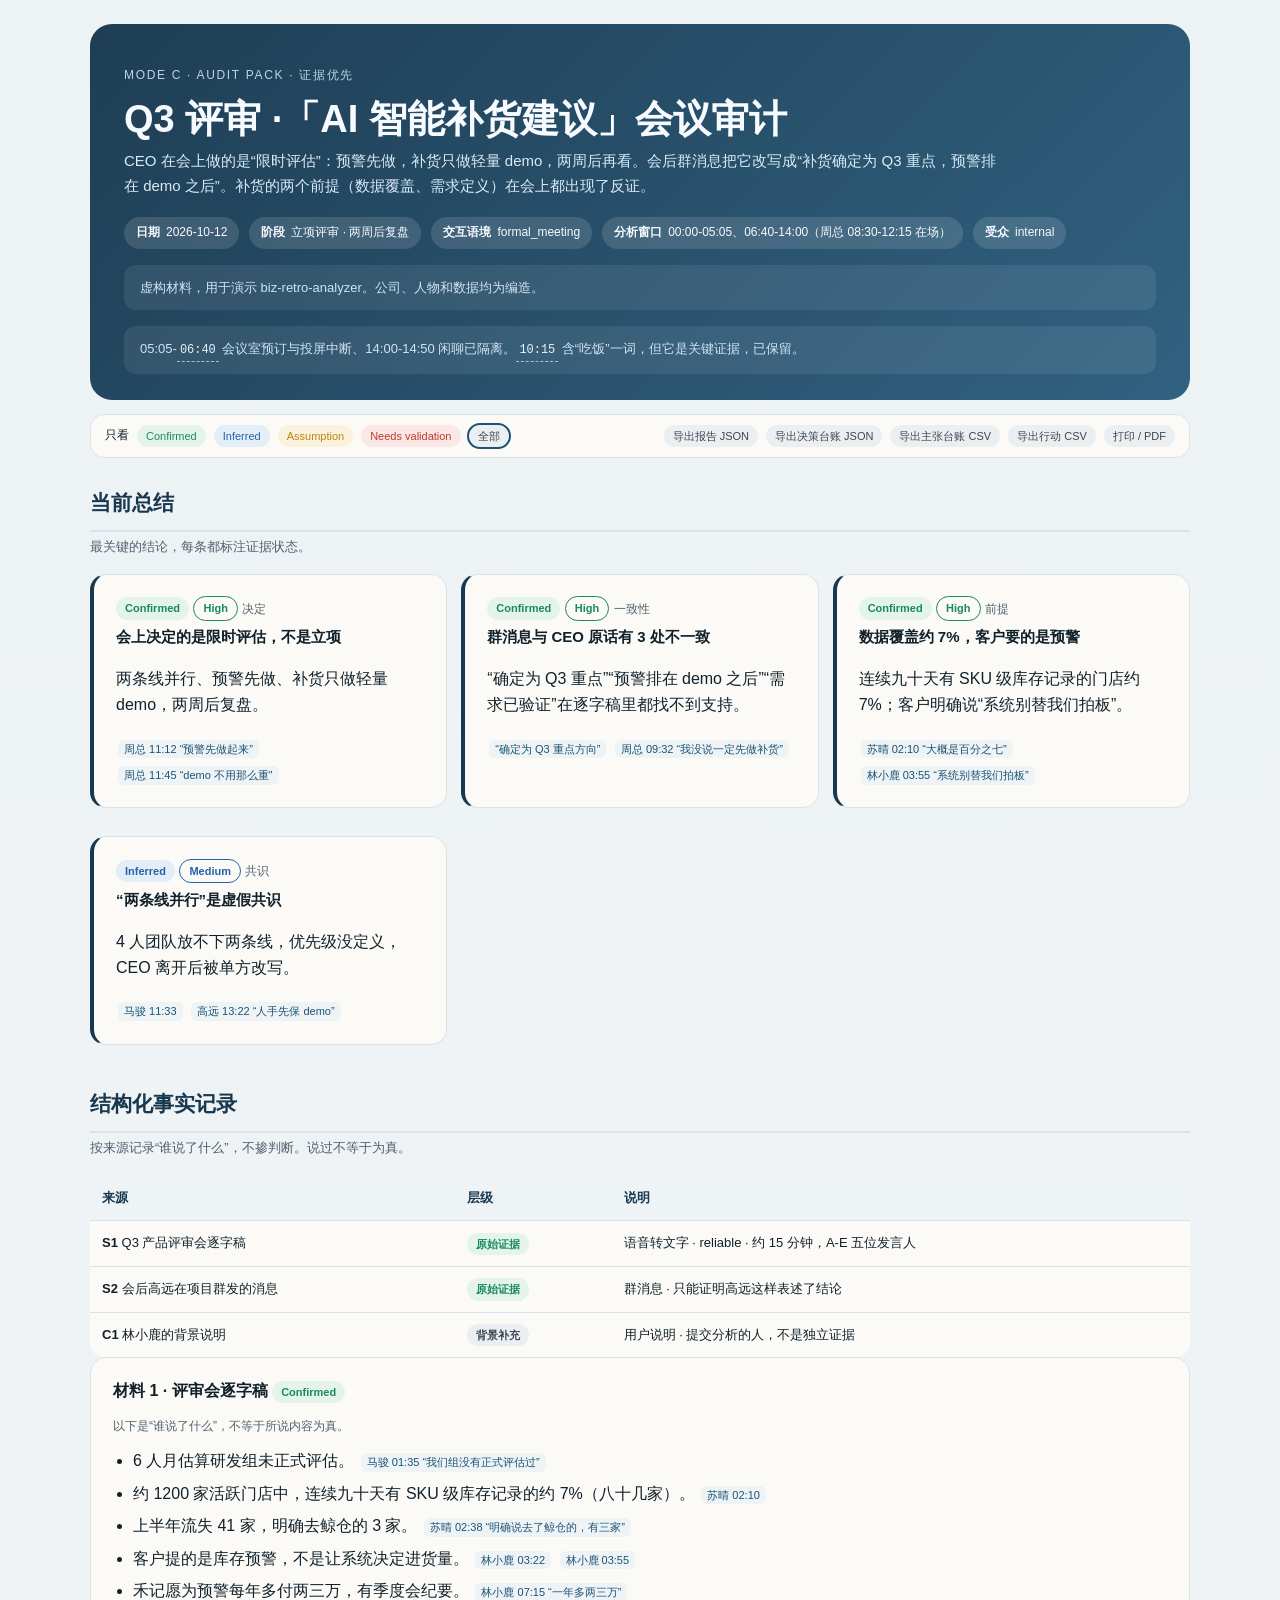
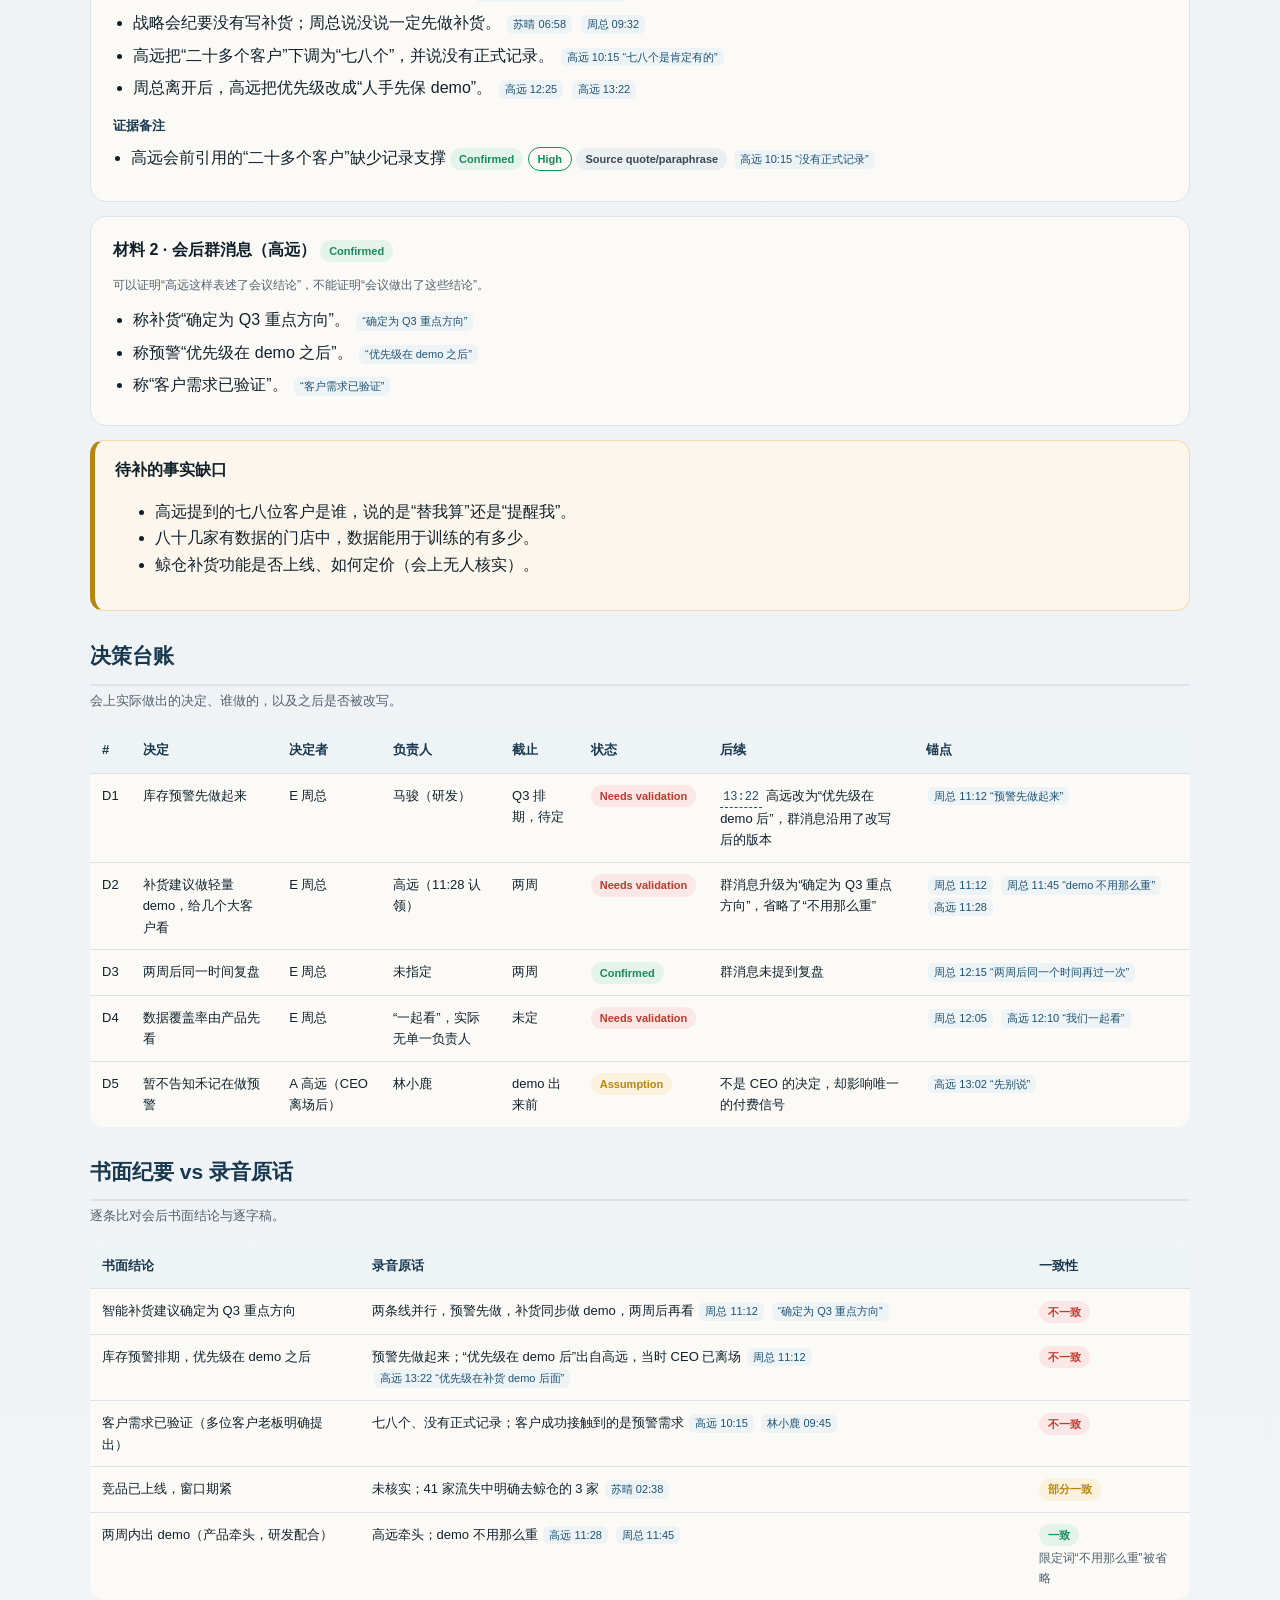
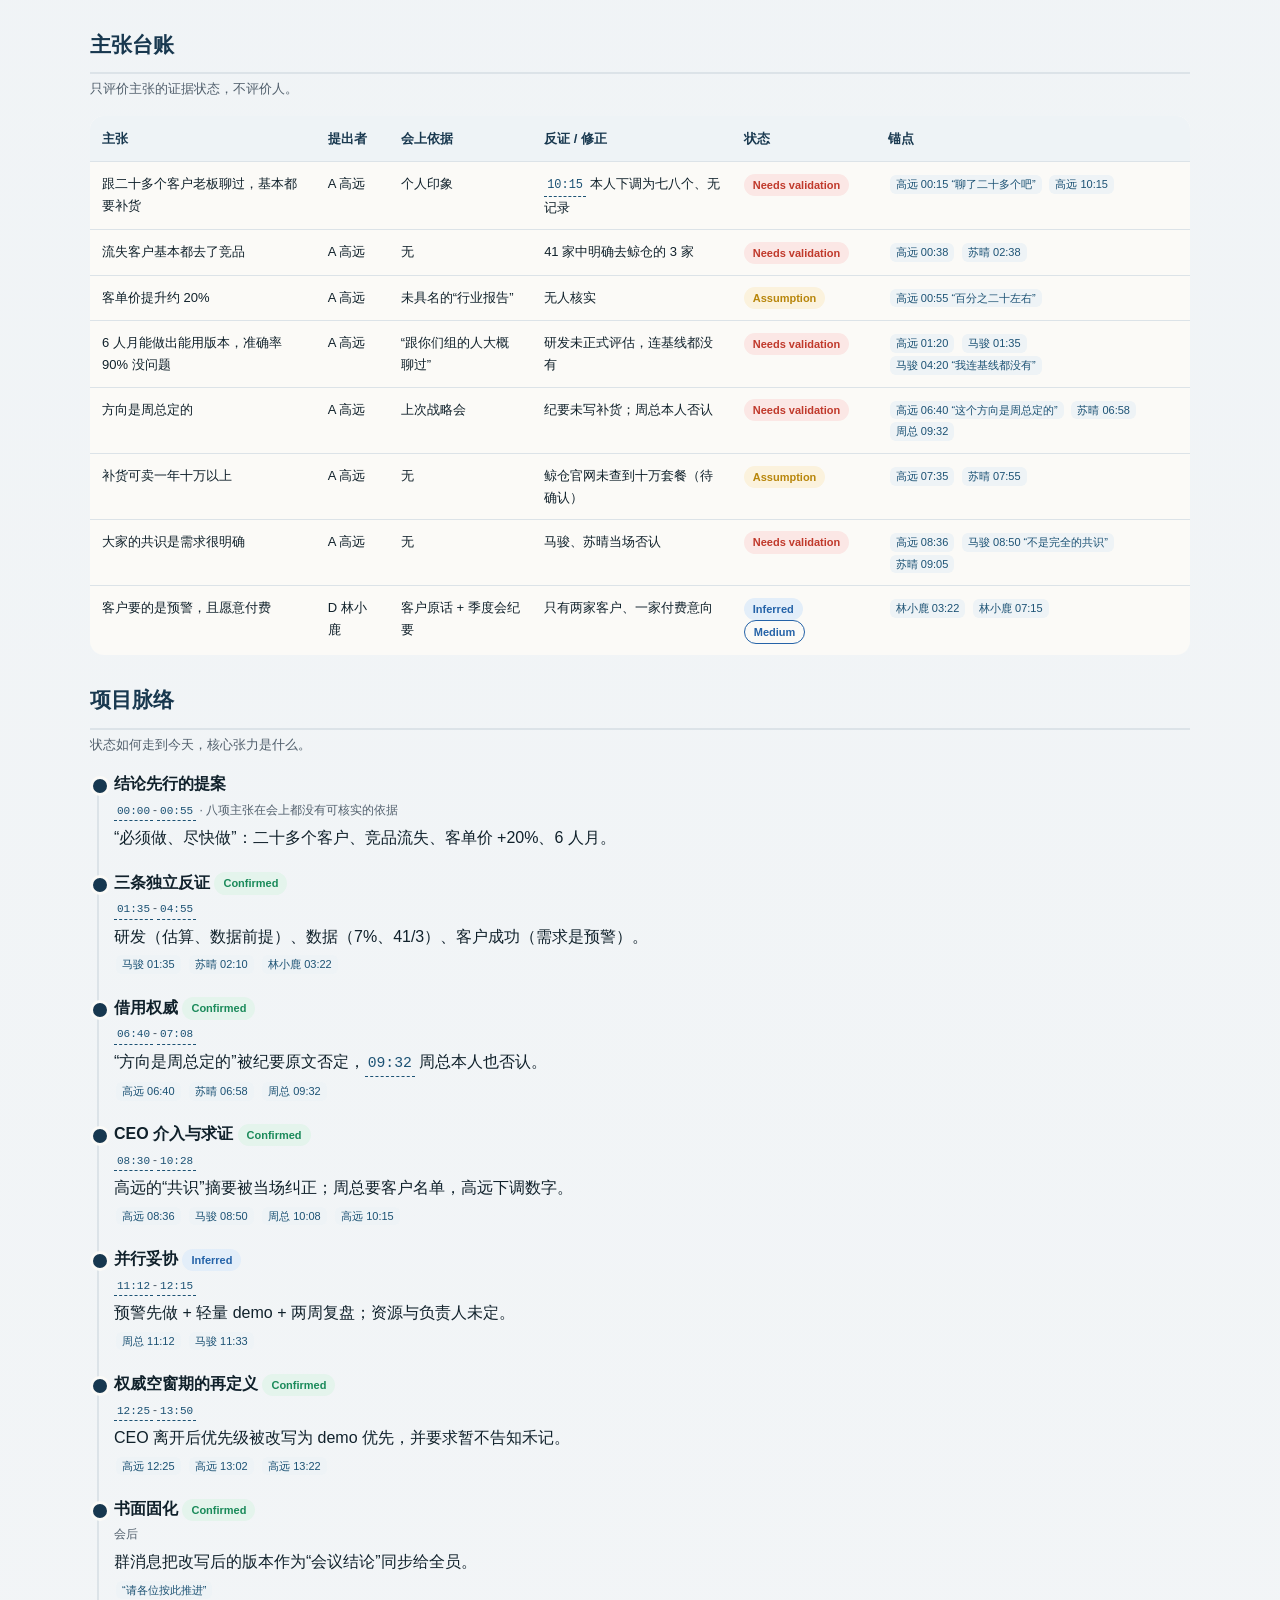
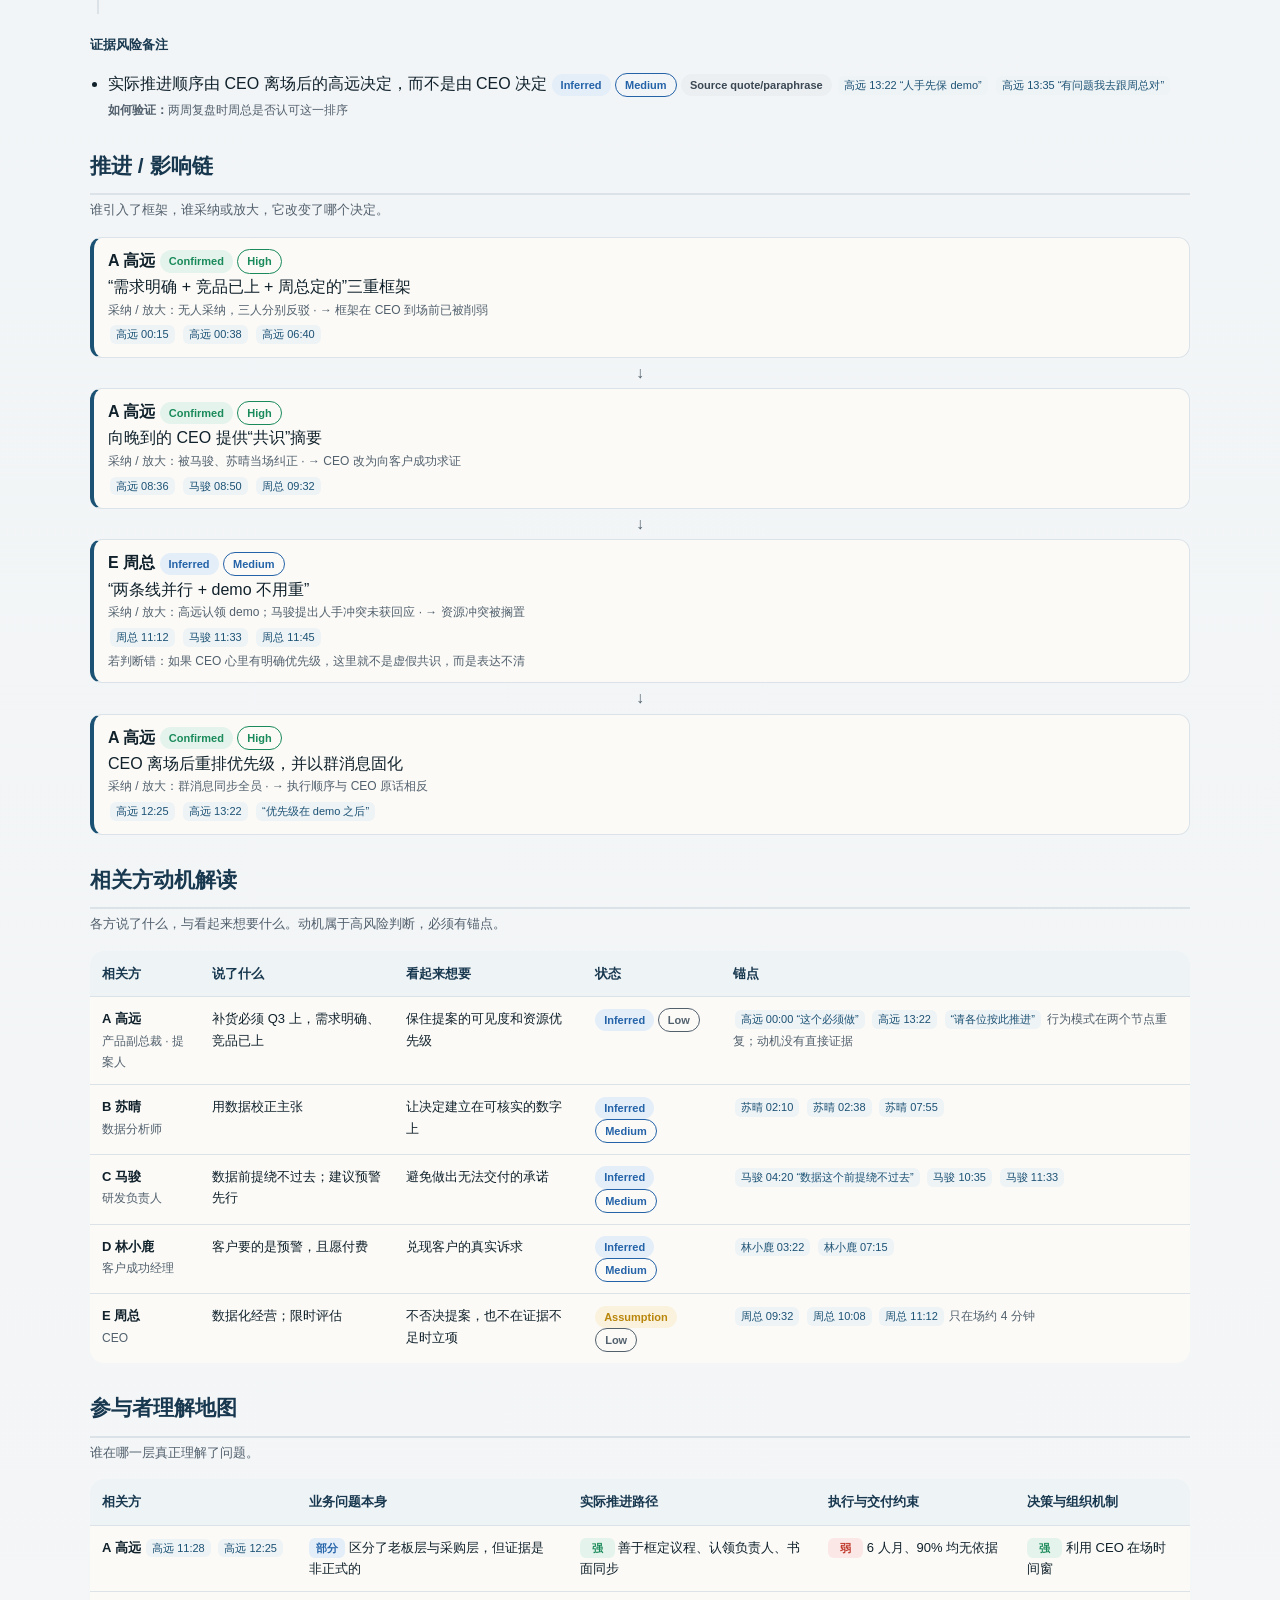
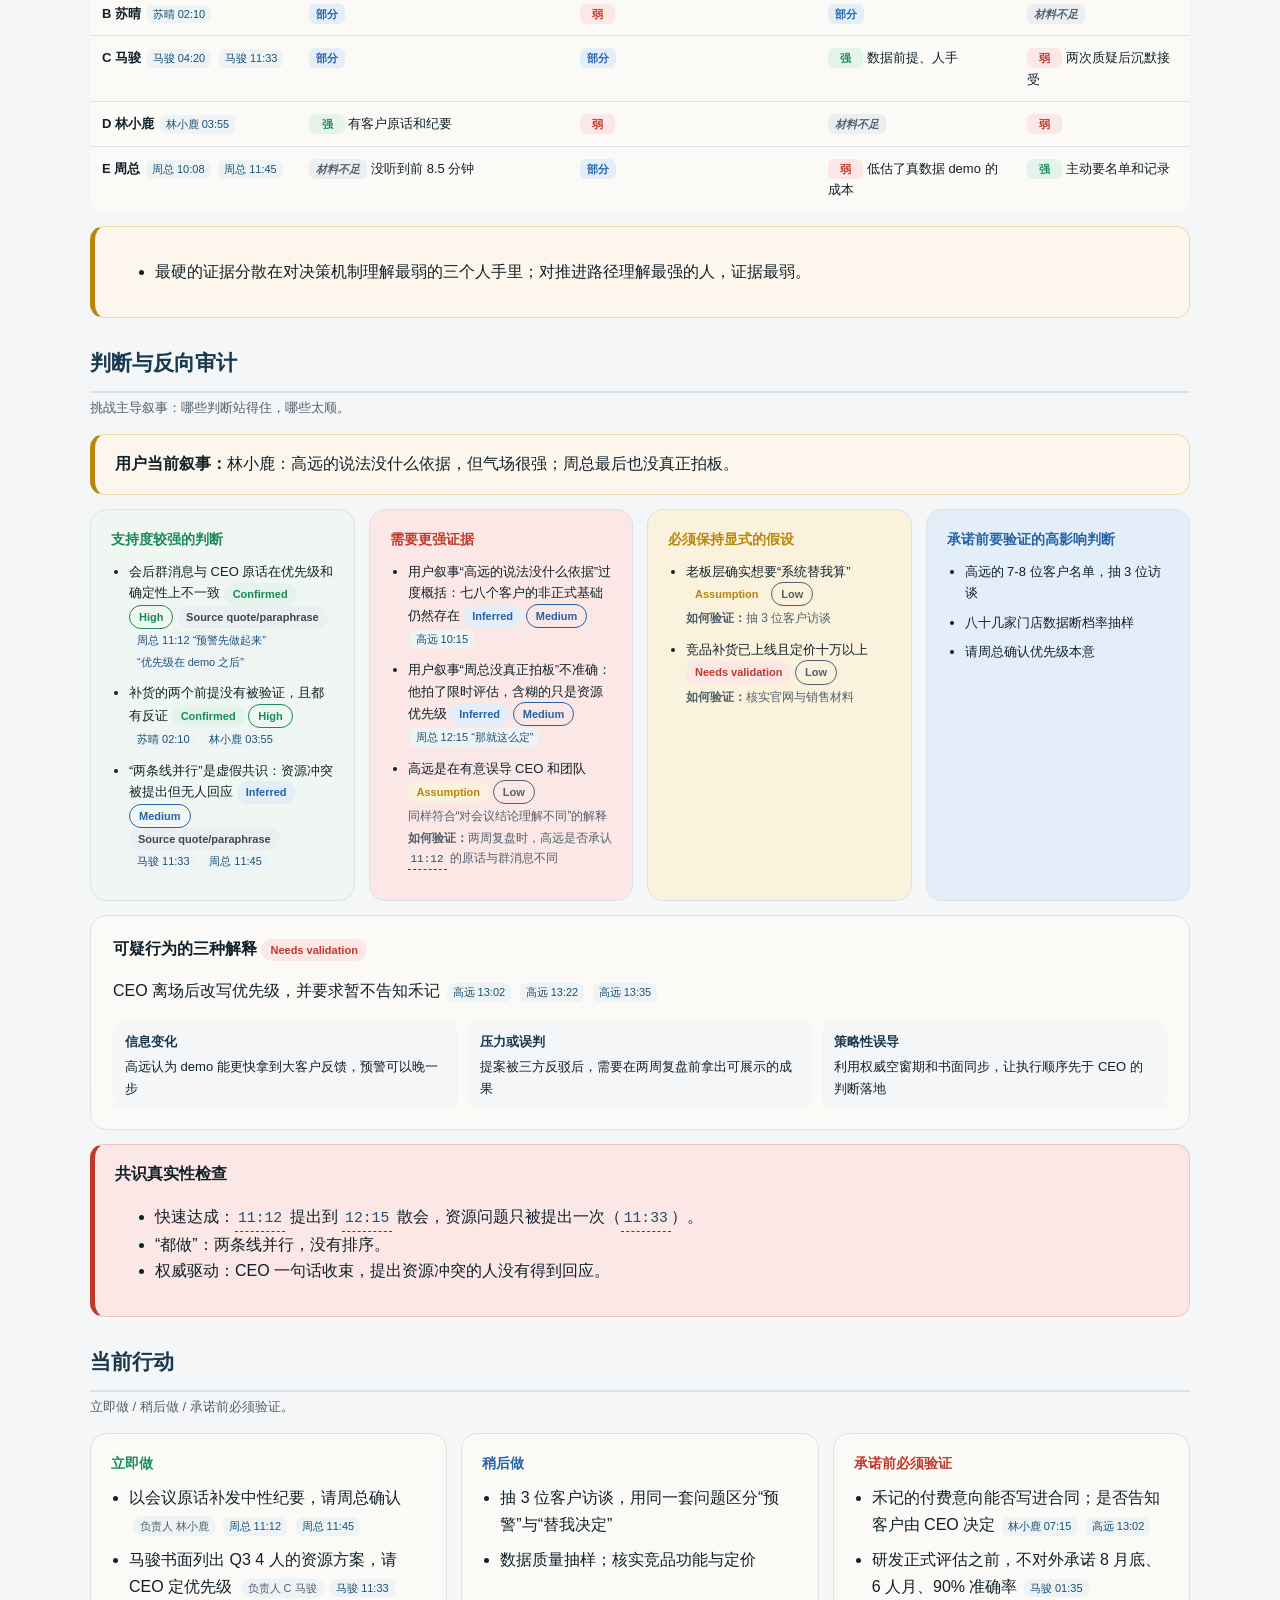
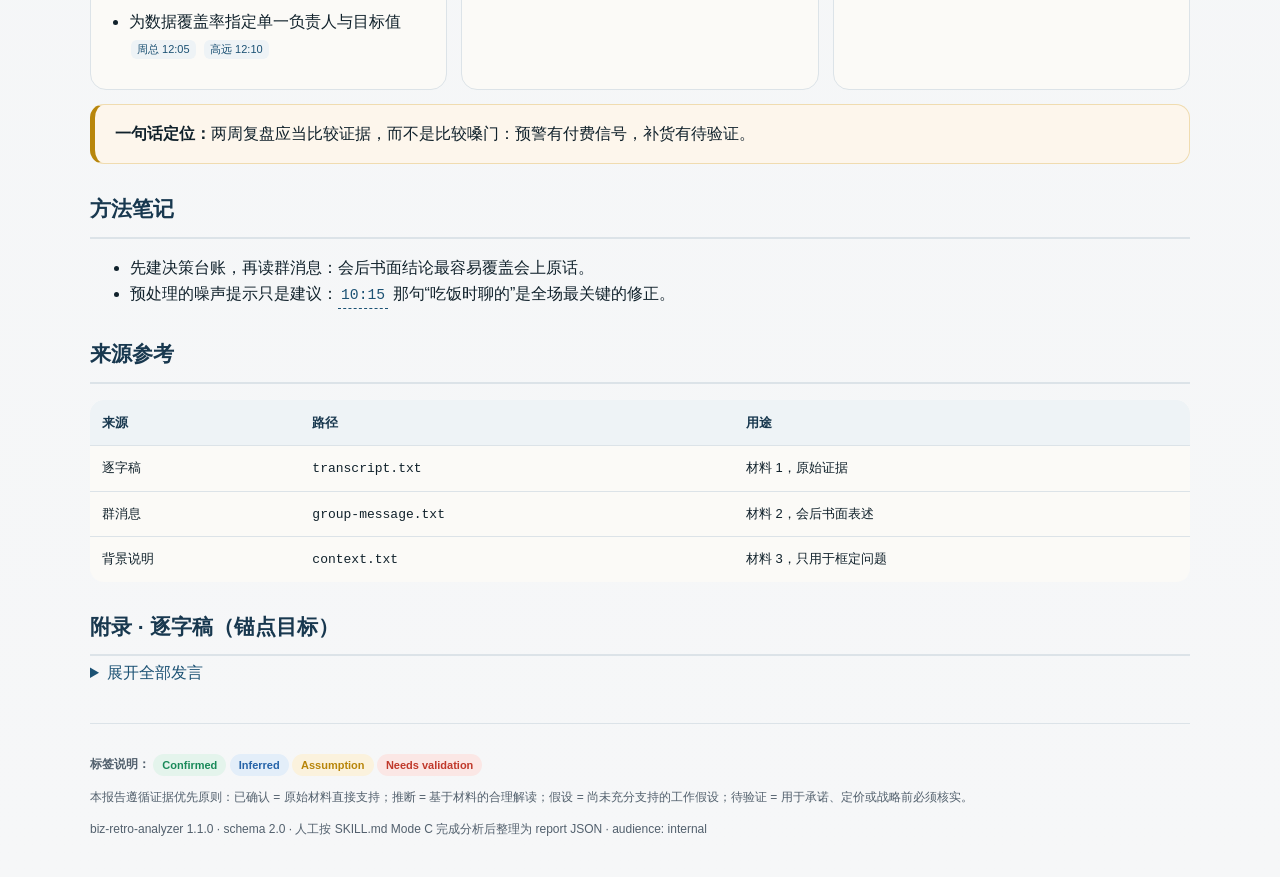
==== docs/demo/index.html @ 2f88452b "docs: README first screen, live demo Pages, coerce string assumptions Replace the English/Chinese RE" ====
<!DOCTYPE html><html lang="zh-CN"><head><meta charset="UTF-8">
<meta name="viewport" content="width=device-width, initial-scale=1.0">
<meta name="generator" content="biz-retro-analyzer 1.1.0">
<title>Q3 评审 ·「AI 智能补货建议」会议审计</title><style>/* ===== Biz Retro Analyzer · HTML Report CSS ===== */
/* Report-style layout, not a BI dashboard.
   Evidence status is always visible via tags. */

:root {
  --bg: #eef2f4;
  --paper: #fbfaf7;
  --ink: #10212b;
  --muted: #52606d;
  --navy: #18384f;
  --navy2: #1c5274;

  /* evidence status palette */
  --confirmed: #1a8a5a;     --confirmed-bg: #e4f4ec;
  --inferred:  #2563a8;     --inferred-bg:  #e3eef9;
  --assumption: #b8860b;    --assumption-bg: #fbf2dd;
  --needs: #c0392b;         --needs-bg: #fbe7e5;

  --border: #dce3e8;
}

* { box-sizing: border-box; }

body {
  margin: 0;
  font-family: "PingFang SC","Microsoft YaHei","Segoe UI",sans-serif;
  background: linear-gradient(180deg, #edf2f5 0%, #f6f7f8 100%);
  color: var(--ink);
  line-height: 1.65;
}

.page { width: min(1100px, calc(100% - 32px)); margin: 24px auto 48px; }

/* ---------- Hero ---------- */
.hero {
  padding: 30px 34px 26px;
  border-radius: 22px;
  background: linear-gradient(135deg, rgba(24,56,79,.97), rgba(28,82,116,.90));
  color: #f7fbff;
}
.hero .eyebrow { color:#bad5e8; font-size:12px; letter-spacing:.14em; text-transform:uppercase; }
.hero h1 { margin:10px 0 8px; font-size:clamp(26px,3.4vw,38px); line-height:1.15; }
.hero .lead { margin:0; max-width:880px; color:#d9ebf7; font-size:15px; }
.hero-meta { display:flex; flex-wrap:wrap; gap:10px; margin-top:18px; }
.hero-note { margin-top:16px; padding:12px 16px; border-radius:12px; background:rgba(255,255,255,.08); color:#cfe4f3; font-size:13px; }

.chip {
  display:inline-flex; align-items:center; gap:6px;
  padding:6px 12px; border-radius:999px; font-size:12px;
  background:rgba(255,255,255,.13); color:#f7fbff;
}

/* ---------- Tags ---------- */
.tag {
  display:inline-block; padding:2px 9px; border-radius:999px;
  font-size:11px; font-weight:600; white-space:nowrap; vertical-align:middle;
}
.t-confirmed { background:var(--confirmed-bg); color:var(--confirmed); }
.t-inferred  { background:var(--inferred-bg);  color:var(--inferred); }
.t-assumption{ background:var(--assumption-bg);color:var(--assumption); }
.t-needs     { background:var(--needs-bg);     color:var(--needs); }
.t-context   { background:#eceff2; color:#3a4753; }

/* ---------- Section ---------- */
.section { margin-top:28px; }
.section h2 {
  font-size:21px; margin:0 0 4px; color:var(--navy);
  padding-bottom:10px; border-bottom:2px solid var(--border);
}
.section .sub { color:var(--muted); font-size:13px; margin:0 0 16px; }

/* ---------- Cards ---------- */
.card {
  background:var(--paper); border:1px solid var(--border);
  border-radius:16px; padding:20px 22px; margin:0 0 14px;
}
.card h3 { margin:0 0 10px; font-size:16px; color:var(--ink); }
.card ul { margin:8px 0 0; padding-left:20px; }
.card li { margin-bottom:6px; }
.card-grid { display:grid; grid-template-columns:repeat(auto-fit,minmax(300px,1fr)); gap:14px; }
.anchor { color:var(--muted); font-size:12px; }

/* summary cards */
.sum-card { border-left:4px solid var(--navy); }
.sum-card .headline { font-weight:700; font-size:15px; margin:4px 0 8px; }

/* ---------- Tables ---------- */
.tbl-wrap { overflow-x:auto; }
table { width:100%; border-collapse:collapse; font-size:13px; background:var(--paper); border-radius:14px; overflow:hidden; }
th { background:#eef3f6; text-align:left; padding:12px; color:var(--navy); font-weight:600; white-space:nowrap; }
td { padding:11px 12px; border-top:1px solid var(--border); vertical-align:top; }
tr:hover td { background:#f7f9fb; }

/* ---------- Timeline ---------- */
.timeline { position:relative; padding-left:24px; }
.timeline::before { content:""; position:absolute; left:7px; top:6px; bottom:6px; width:2px; background:var(--border); }
.tl-item { position:relative; padding:0 0 18px; }
.tl-item::before {
  content:""; position:absolute; left:-24px; top:5px; width:14px; height:14px;
  border-radius:50%; background:var(--navy); border:3px solid var(--paper);
}
.tl-item .tl-title { font-weight:600; margin-bottom:3px; }
.tl-item .tl-meta { font-size:12px; color:var(--muted); margin-bottom:4px; }

/* ---------- Audit board (4-up) ---------- */
.audit-grid { display:grid; grid-template-columns:repeat(auto-fit,minmax(240px,1fr)); gap:14px; margin-bottom:14px; }
.audit-box { border-radius:16px; padding:18px 20px; border:1px solid var(--border); }
.audit-box h4 { margin:0 0 10px; font-size:14px; }
.audit-box ul { margin:0; padding-left:18px; font-size:13px; }
.audit-box li { margin-bottom:8px; }
.box-supported { background:#f0f7f2; } .box-supported h4 { color:var(--confirmed); }
.box-weak { background:var(--needs-bg); }     .box-weak h4 { color:var(--needs); }
.box-assume { background:var(--assumption-bg); }.box-assume h4 { color:var(--assumption); }
.box-validate { background:var(--inferred-bg);} .box-validate h4 { color:var(--inferred); }

/* ---------- Action lanes ---------- */
.act-grid { display:grid; grid-template-columns:repeat(auto-fit,minmax(260px,1fr)); gap:14px; }
.act-box { background:var(--paper); border-radius:16px; padding:18px 20px; border:1px solid var(--border); }
.act-box h4 { margin:0 0 10px; font-size:14px; }
.act-box ul { margin:0; padding-left:18px; }
.act-box li { margin-bottom:9px; }
.act-now h4 { color:var(--confirmed); }
.act-later h4 { color:var(--inferred); }
.act-validate h4 { color:var(--needs); }
.owner { display:inline-block; margin-left:4px; font-size:11px; padding:1px 7px; border-radius:999px; background:#eef3f6; color:var(--muted); }

/* ---------- Callout ---------- */
.callout {
  background:#fdf6ec; border:1px solid #f0dcb0; border-left:5px solid var(--assumption);
  border-radius:14px; padding:16px 20px; margin:14px 0;
}
.callout.warn { background:var(--needs-bg); border-color:#f0c4be; border-left-color:var(--needs); }
.callout strong { color:var(--ink); }

/* ---------- Footer ---------- */
.footer { margin-top:36px; padding-top:18px; border-top:1px solid var(--border); color:var(--muted); font-size:12px; }

/* ---------- Strength, layer and level chips ---------- */
/* Status is filled; strength is outlined, so the two are never confused. */
.s-high, .s-medium, .s-low { background:transparent; border:1px solid currentColor; }
.s-high { color:var(--confirmed); } .s-medium { color:var(--inferred); } .s-low { color:var(--muted); }
.layer-source { background:var(--confirmed-bg); color:var(--confirmed); }
.layer-context { background:#eceff2; color:#3a4753; }
.layer-later_reasoning { background:var(--assumption-bg); color:var(--assumption); }
.lv { display:inline-block; min-width:3.2em; text-align:center; padding:1px 7px; border-radius:6px; font-size:11px; font-weight:600; }
.lv-strong { background:var(--confirmed-bg); color:var(--confirmed); }
.lv-mixed { background:var(--inferred-bg); color:var(--inferred); }
.lv-thin { background:var(--needs-bg); color:var(--needs); }
.lv-unclear { background:#eceff2; color:var(--muted); font-style:italic; }
.um td:first-child { white-space:nowrap; }

/* ---------- Judgments ---------- */
ul.judgments { padding-left:18px; }
ul.judgments li { margin-bottom:10px; }
.note { color:var(--muted); font-size:12px; margin-top:3px; }
.card h4, .section > h4 { margin:14px 0 4px; font-size:13px; color:var(--navy); }
.suspicious .three { display:grid; grid-template-columns:repeat(auto-fit,minmax(200px,1fr)); gap:10px; }
.suspicious .three > div { background:#f4f6f8; border-radius:10px; padding:10px 12px; font-size:13px; }
.suspicious .three h4 { margin:0 0 4px; }
.suspicious .three p { margin:0; }

/* ---------- Source anchors ---------- */
.ancs { display:inline; }
.anc { display:inline-block; margin:1px 2px; padding:0 6px; border-radius:6px; background:#eef3f6; color:var(--navy2);
  font-size:11px; line-height:1.7; text-decoration:none; white-space:nowrap; }
a.anc:hover { background:var(--inferred-bg); }
a.anc.ts { margin:0; padding:0 3px; font-family:ui-monospace,SFMono-Regular,Menlo,monospace; font-size:.92em;
  background:transparent; border-bottom:1px dashed var(--navy2); border-radius:0; }
.hero a.anc.ts { color:#e8f3fb; border-bottom-color:#9cc3dd; }
.anc.bad { background:var(--needs-bg); color:var(--needs); text-decoration:line-through; }
.tx h3, #appendix h3 { font-size:14px; scroll-margin-top:72px; }
.tx pre { white-space:pre-wrap; font:inherit; font-size:13px; margin:0; }
.tx p { margin:4px 0; font-size:13px; scroll-margin-top:72px; }
.tx p:target { background:#fff3c4; border-radius:6px; padding:2px 6px; }
details.tx-wrap summary { cursor:pointer; color:var(--navy2); }

/* ---------- Influence chain ---------- */
.chain { display:flex; flex-direction:column; gap:2px; }
.chain .node { background:var(--paper); border:1px solid var(--border); border-left:4px solid var(--navy2); border-radius:12px; padding:10px 14px; }
.chain .who { font-weight:700; }
.chain .arrow { text-align:center; color:var(--muted); }

/* ---------- Filter bar ---------- */
.filter { position:sticky; top:0; z-index:5; display:flex; gap:8px; align-items:center; flex-wrap:wrap;
  padding:10px 14px; margin:14px 0 0; background:rgba(251,250,247,.96); border:1px solid var(--border);
  border-radius:14px; font-size:12px; }
.filter button { border:0; cursor:pointer; font:inherit; font-size:11px; }
.filter button.on { outline:2px solid var(--navy2); }
.filter .sp { flex:1; }
.dim { opacity:.18; transition:opacity .2s; }
.audience-note { margin-top:14px; }

@media (max-width:640px) {
  .hero { padding:24px 20px; }
  .card { padding:16px; }
  .card-grid, .audit-grid, .act-grid { grid-template-columns:1fr; }
  .filter { position:static; }
  td, th { padding:8px; }
}

@media print {
  body { background:#fff; }
  .page { width:auto; margin:0; }
  .filter, details.tx-wrap > summary { display:none; }
  details.tx-wrap > * { display:block; }
  .hero { -webkit-print-color-adjust:exact; print-color-adjust:exact; }
  .section, .card, .audit-box, .act-box, tr { break-inside:avoid-page; }
  .dim { opacity:1; }
  a.anc { color:inherit; }
}
</style></head><body><main class="page">
<header class="hero"><p class="eyebrow">Mode C · Audit Pack · 证据优先</p><h1>Q3 评审 ·「AI 智能补货建议」会议审计</h1>
<p class="lead">CEO 在会上做的是“限时评估”：预警先做，补货只做轻量 demo，两周后再看。会后群消息把它改写成“补货确定为 Q3 重点，预警排在 demo 之后”。补货的两个前提（数据覆盖、需求定义）在会上都出现了反证。</p>
<div class="hero-meta"><span class="chip"><strong>日期</strong> 2026-10-12</span><span class="chip"><strong>阶段</strong> 立项评审 · 两周后复盘</span><span class="chip"><strong>交互语境</strong> formal_meeting</span><span class="chip"><strong>分析窗口</strong> 00:00-05:05、06:40-14:00（周总 08:30-12:15 在场）</span><span class="chip"><strong>受众</strong> internal</span></div>
<div class="hero-note">虚构材料，用于演示 biz-retro-analyzer。公司、人物和数据均为编造。</div>
<div class="hero-note">05:05-<a class="anc ts" href="#t-S1-400" title="A 高远：好，我们接着说。我再强调一点啊，这个方向是周总定的，周总上次战略会说了，今年要做智能化，补货就是最典型的智能化场景。">06:40</a> 会议室预订与投屏中断、14:00-14:50 闲聊已隔离。<a class="anc ts" href="#t-S1-615" title="A 高远：名单我回头整理一下，大部分是吃饭的时候聊的，没有正式记录。二十几个可能说多了，七八个是肯定有的。">10:15</a> 含“吃饭”一词，但它是关键证据，已保留。</div>
</header>
<nav class="filter" aria-label="filter"><span>只看</span>
<button type="button" data-f="Confirmed" class="tag t-confirmed">Confirmed</button>
<button type="button" data-f="Inferred" class="tag t-inferred">Inferred</button>
<button type="button" data-f="Assumption" class="tag t-assumption">Assumption</button>
<button type="button" data-f="Needs validation" class="tag t-needs">Needs validation</button>
<button type="button" data-f="all" class="tag t-context on">全部</button><span class="sp"></span>
<button type="button" id="exp-report" class="tag t-context">导出报告 JSON</button>
<button type="button" id="exp-decisions" class="tag t-context">导出决策台账 JSON</button>
<button type="button" id="exp-claims" class="tag t-context">导出主张台账 CSV</button>
<button type="button" id="exp-actions" class="tag t-context">导出行动 CSV</button>
<button type="button" onclick="window.print()" class="tag t-context">打印 / PDF</button></nav>
<section class="section" id="summary"><h2>当前总结</h2><p class="sub">最关键的结论，每条都标注证据状态。</p><div class="card-grid"><div class="card sum-card" data-s="Confirmed"><span class="tag t-confirmed" title="已确认">Confirmed</span> <span class="tag s-high">High</span> <span class="anchor">决定</span><div class="headline">会上决定的是限时评估，不是立项</div><p>两条线并行、预警先做、补货只做轻量 demo，两周后复盘。</p><span class="ancs"><a class="anc" href="#t-S1-672" title="E 周总 11:12：这样吧，我听下来两边都有道理。那就两条线并行，预警先做起来，补货建议也同步做一个 demo，给几个大客户看看反应，两周后我们再看。">周总 11:12 “预警先做起来”</a> <a class="anc" href="#t-S1-705" title="E 周总 11:45：demo 不用那么重，先做个样子出来，能讲清楚就行。">周总 11:45 “demo 不用那么重”</a></span></div><div class="card sum-card" data-s="Confirmed"><span class="tag t-confirmed" title="已确认">Confirmed</span> <span class="tag s-high">High</span> <span class="anchor">一致性</span><div class="headline">群消息与 CEO 原话有 3 处不一致</div><p>“确定为 Q3 重点”“预警排在 demo 之后”“需求已验证”在逐字稿里都找不到支持。</p><span class="ancs"><a class="anc" href="#src-S2" title="确定为 Q3 重点方向">“确定为 Q3 重点方向”</a> <a class="anc" href="#t-S1-572" title="E 周总 09:32：我上次战略会说的是数据化经营，补货是一个方向，但我没说一定先做补货啊。小鹿，客户那边你感觉呢。">周总 09:32 “我没说一定先做补货”</a></span></div><div class="card sum-card" data-s="Confirmed"><span class="tag t-confirmed" title="已确认">Confirmed</span> <span class="tag s-high">High</span> <span class="anchor">前提</span><div class="headline">数据覆盖约 7%，客户要的是预警</div><p>连续九十天有 SKU 级库存记录的门店约 7%；客户明确说“系统别替我们拍板”。</p><span class="ancs"><a class="anc" href="#t-S1-130" title="B 苏晴 02:10：我这边补充一个数啊。我上周刚好拉过，就是我们现在一千二百多家活跃门店里面，连续九十天有 SKU 级库存记录的，大概是百分之七，八十几家。">苏晴 02:10 “大概是百分之七”</a> <a class="anc" href="#t-S1-235" title="D 林小鹿 03:55：嗯……我我觉得不太一样，因为禾记那边的采购经理原话是说，进多少我们自己定，系统别替我们拍板，出了问题算谁的。">林小鹿 03:55 “系统别替我们拍板”</a></span></div><div class="card sum-card" data-s="Inferred"><span class="tag t-inferred" title="推断">Inferred</span> <span class="tag s-medium">Medium</span> <span class="anchor">共识</span><div class="headline">“两条线并行”是虚假共识</div><p>4 人团队放不下两条线，优先级没定义，CEO 离开后被单方改写。</p><span class="ancs"><a class="anc" href="#t-S1-693" title="C 马骏 11:33：周总，两条线并行的话，我们组 Q3 就只有四个人，预警三个人月，补货 demo 如果要用真数据跑，至少也要两个人，这个……">马骏 11:33</a> <a class="anc" href="#t-S1-802" title="A 高远 13:22：预警你们正常排，但是优先级在补货 demo 后面，人手先保 demo。">高远 13:22 “人手先保 demo”</a></span></div></div></section>
<section class="section" id="fact"><h2>结构化事实记录</h2><p class="sub">按来源记录“谁说了什么”，不掺判断。说过不等于为真。</p><div class="tbl-wrap"><table><thead><tr><th>来源</th><th>层级</th><th>说明</th></tr></thead><tbody><tr><td><strong>S1</strong> Q3 产品评审会逐字稿</td><td><span class="tag layer-source">原始证据</span></td><td>语音转文字 · reliable · 约 15 分钟，A-E 五位发言人</td></tr><tr><td><strong>S2</strong> 会后高远在项目群发的消息</td><td><span class="tag layer-source">原始证据</span></td><td>群消息 · 只能证明高远这样表述了结论</td></tr><tr><td><strong>C1</strong> 林小鹿的背景说明</td><td><span class="tag layer-context">背景补充</span></td><td>用户说明 · 提交分析的人，不是独立证据</td></tr></tbody></table></div><div class="card" data-s="Confirmed"><h3>材料 1 · 评审会逐字稿 <span class="tag t-confirmed" title="已确认">Confirmed</span></h3><p class="anchor">以下是“谁说了什么”，不等于所说内容为真。</p><ul><li>6 人月估算研发组未正式评估。 <span class="ancs"><a class="anc" href="#t-S1-95" title="C 马骏 01:35：嗯……这个，我们组没有正式评估过。我我先说一个前提啊，补货建议它依赖的是 SKU 级别的库存数据，就是每个门店每个私开优，SKU 每天的进销存，这个数据我们现在大部分客户是没有的，他们很多只用了收银，没用库存模块。">马骏 01:35 “我们组没有正式评估过”</a></span></li><li>约 1200 家活跃门店中，连续九十天有 SKU 级库存记录的约 7%（八十几家）。 <span class="ancs"><a class="anc" href="#t-S1-130" title="B 苏晴 02:10：我这边补充一个数啊。我上周刚好拉过，就是我们现在一千二百多家活跃门店里面，连续九十天有 SKU 级库存记录的，大概是百分之七，八十几家。">苏晴 02:10</a></span></li><li>上半年流失 41 家，明确去鲸仓的 3 家。 <span class="ancs"><a class="anc" href="#t-S1-158" title="B 苏晴 02:38：还有一个就是，高总刚才说的流失的事，我我拉了一下上半年的流失客户，一共四十一家，流失原因里面我们做了标注的，排前面的是价格、收银稳定性、还有就是实施服务响应慢。明确说去了鲸仓的，有三家。三家里面有一家提到过补货，另外两家是因为价格。">苏晴 02:38 “明确说去了鲸仓的，有三家”</a></span></li><li>客户提的是库存预警，不是让系统决定进货量。 <span class="ancs"><a class="anc" href="#t-S1-202" title="D 林小鹿 03:22：我能说一下吗。我这边是负责华东那几个大客户的。确实有客户提过，就是禾记餐饮和那个，嗯，一家烘焙连锁，他们都提过。但是他们提的其实是，就是库存预警，就是快没货了提醒我一下，或者说临期了提醒我一下，不是说让系统替他决定进多少。">林小鹿 03:22</a> <a class="anc" href="#t-S1-235" title="D 林小鹿 03:55：嗯……我我觉得不太一样，因为禾记那边的采购经理原话是说，进多少我们自己定，系统别替我们拍板，出了问题算谁的。">林小鹿 03:55</a></span></li><li>禾记愿为预警每年多付两三万，有季度会纪要。 <span class="ancs"><a class="anc" href="#t-S1-435" title="D 林小鹿 07:15：我还想补一个，就是禾记那边，如果我们能做库存预警，他们是说愿意加钱的，大概一年多两三万这个样子，这是他们采购总监在上个月的季度回顾会上说的，我有会议纪要。">林小鹿 07:15 “一年多两三万”</a></span></li><li>战略会纪要没有写补货；周总说没说一定先做补货。 <span class="ancs"><a class="anc" href="#t-S1-418" title="B 苏晴 06:58：那个……战略会的纪要我看了，写的是&quot;提升数据化经营能力&quot;，没有具体写补货。">苏晴 06:58</a> <a class="anc" href="#t-S1-572" title="E 周总 09:32：我上次战略会说的是数据化经营，补货是一个方向，但我没说一定先做补货啊。小鹿，客户那边你感觉呢。">周总 09:32</a></span></li><li>高远把“二十多个客户”下调为“七八个”，并说没有正式记录。 <span class="ancs"><a class="anc" href="#t-S1-615" title="A 高远 10:15：名单我回头整理一下，大部分是吃饭的时候聊的，没有正式记录。二十几个可能说多了，七八个是肯定有的。">高远 10:15 “七八个是肯定有的”</a></span></li><li>周总离开后，高远把优先级改成“人手先保 demo”。 <span class="ancs"><a class="anc" href="#t-S1-745" title="A 高远 12:25：好，那就按周总的意思，补货 demo 我们优先，预警马骏你们排。苏晴你把那个八十几家的门店名单给我一下，我挑几家演示。">高远 12:25</a> <a class="anc" href="#t-S1-802" title="A 高远 13:22：预警你们正常排，但是优先级在补货 demo 后面，人手先保 demo。">高远 13:22</a></span></li></ul><h4>证据备注</h4><ul class="judgments"><li data-s="Confirmed">高远会前引用的“二十多个客户”缺少记录支撑 <span class="tag t-confirmed" title="已确认">Confirmed</span> <span class="tag s-high">High</span> <span class="tag t-context">Source quote/paraphrase</span> <span class="ancs"><a class="anc" href="#t-S1-615" title="A 高远 10:15：名单我回头整理一下，大部分是吃饭的时候聊的，没有正式记录。二十几个可能说多了，七八个是肯定有的。">高远 10:15 “没有正式记录”</a></span></li></ul></div><div class="card" data-s="Confirmed"><h3>材料 2 · 会后群消息（高远） <span class="tag t-confirmed" title="已确认">Confirmed</span></h3><p class="anchor">可以证明“高远这样表述了会议结论”，不能证明“会议做出了这些结论”。</p><ul><li>称补货“确定为 Q3 重点方向”。 <span class="ancs"><a class="anc" href="#src-S2" title="确定为 Q3 重点方向">“确定为 Q3 重点方向”</a></span></li><li>称预警“优先级在 demo 之后”。 <span class="ancs"><a class="anc" href="#src-S2" title="优先级在 demo 之后">“优先级在 demo 之后”</a></span></li><li>称“客户需求已验证”。 <span class="ancs"><a class="anc" href="#src-S2" title="客户需求已验证">“客户需求已验证”</a></span></li></ul></div><div class="callout"><strong>待补的事实缺口</strong><ul><li>高远提到的七八位客户是谁，说的是“替我算”还是“提醒我”。</li><li>八十几家有数据的门店中，数据能用于训练的有多少。</li><li>鲸仓补货功能是否上线、如何定价（会上无人核实）。</li></ul></div></section>
<section class="section" id="decisions"><h2>决策台账</h2><p class="sub">会上实际做出的决定、谁做的，以及之后是否被改写。</p><div class="tbl-wrap"><table><thead><tr><th>#</th><th>决定</th><th>决定者</th><th>负责人</th><th>截止</th><th>状态</th><th>后续</th><th>锚点</th></tr></thead><tbody><tr data-s="Needs validation"><td>D1</td><td>库存预警先做起来</td><td>E 周总</td><td>马骏（研发）</td><td>Q3 排期，待定</td><td><span class="tag t-needs" title="待验证">Needs validation</span></td><td><a class="anc ts" href="#t-S1-802" title="A 高远：预警你们正常排，但是优先级在补货 demo 后面，人手先保 demo。">13:22</a> 高远改为“优先级在 demo 后”，群消息沿用了改写后的版本</td><td><span class="ancs"><a class="anc" href="#t-S1-672" title="E 周总 11:12：这样吧，我听下来两边都有道理。那就两条线并行，预警先做起来，补货建议也同步做一个 demo，给几个大客户看看反应，两周后我们再看。">周总 11:12 “预警先做起来”</a></span></td></tr><tr data-s="Needs validation"><td>D2</td><td>补货建议做轻量 demo，给几个大客户看</td><td>E 周总</td><td>高远（11:28 认领）</td><td>两周</td><td><span class="tag t-needs" title="待验证">Needs validation</span></td><td>群消息升级为“确定为 Q3 重点方向”，省略了“不用那么重”</td><td><span class="ancs"><a class="anc" href="#t-S1-672" title="E 周总 11:12：这样吧，我听下来两边都有道理。那就两条线并行，预警先做起来，补货建议也同步做一个 demo，给几个大客户看看反应，两周后我们再看。">周总 11:12</a> <a class="anc" href="#t-S1-705" title="E 周总 11:45：demo 不用那么重，先做个样子出来，能讲清楚就行。">周总 11:45 “demo 不用那么重”</a> <a class="anc" href="#t-S1-688" title="A 高远 11:28：好，没问题，那补货 demo 我这边牵头。">高远 11:28</a></span></td></tr><tr data-s="Confirmed"><td>D3</td><td>两周后同一时间复盘</td><td>E 周总</td><td>未指定</td><td>两周</td><td><span class="tag t-confirmed" title="已确认">Confirmed</span></td><td>群消息未提到复盘</td><td><span class="ancs"><a class="anc" href="#t-S1-735" title="E 周总 12:15：好，那就这么定。两周后同一个时间再过一次。我先走了，下面还有个会。">周总 12:15 “两周后同一个时间再过一次”</a></span></td></tr><tr data-s="Needs validation"><td>D4</td><td>数据覆盖率由产品先看</td><td>E 周总</td><td>“一起看”，实际无单一负责人</td><td>未定</td><td><span class="tag t-needs" title="待验证">Needs validation</span></td><td></td><td><span class="ancs"><a class="anc" href="#t-S1-725" title="E 周总 12:05：这个，嗯，高远你们产品先看一下吧。">周总 12:05</a> <a class="anc" href="#t-S1-730" title="A 高远 12:10：可以，我们一起看。">高远 12:10 “我们一起看”</a></span></td></tr><tr data-s="Assumption"><td>D5</td><td>暂不告知禾记在做预警</td><td>A 高远（CEO 离场后）</td><td>林小鹿</td><td>demo 出来前</td><td><span class="tag t-assumption" title="假设">Assumption</span></td><td>不是 CEO 的决定，却影响唯一的付费信号</td><td><span class="ancs"><a class="anc" href="#t-S1-782" title="A 高远 13:02：先别说，等 demo 出来一起说，到时候直接给他们看补货，比预警高级多了。">高远 13:02 “先别说”</a></span></td></tr></tbody></table></div></section>
<section class="section" id="minutes"><h2>书面纪要 vs 录音原话</h2><p class="sub">逐条比对会后书面结论与逐字稿。</p><div class="tbl-wrap"><table><thead><tr><th>书面结论</th><th>录音原话</th><th>一致性</th></tr></thead><tbody><tr><td>智能补货建议确定为 Q3 重点方向</td><td>两条线并行，预警先做，补货同步做 demo，两周后再看 <span class="ancs"><a class="anc" href="#t-S1-672" title="E 周总 11:12：这样吧，我听下来两边都有道理。那就两条线并行，预警先做起来，补货建议也同步做一个 demo，给几个大客户看看反应，两周后我们再看。">周总 11:12</a> <a class="anc" href="#src-S2" title="确定为 Q3 重点方向">“确定为 Q3 重点方向”</a></span></td><td><span class="tag t-needs">不一致</span></td></tr><tr><td>库存预警排期，优先级在 demo 之后</td><td>预警先做起来；“优先级在 demo 后”出自高远，当时 CEO 已离场 <span class="ancs"><a class="anc" href="#t-S1-672" title="E 周总 11:12：这样吧，我听下来两边都有道理。那就两条线并行，预警先做起来，补货建议也同步做一个 demo，给几个大客户看看反应，两周后我们再看。">周总 11:12</a> <a class="anc" href="#t-S1-802" title="A 高远 13:22：预警你们正常排，但是优先级在补货 demo 后面，人手先保 demo。">高远 13:22 “优先级在补货 demo 后面”</a></span></td><td><span class="tag t-needs">不一致</span></td></tr><tr><td>客户需求已验证（多位客户老板明确提出）</td><td>七八个、没有正式记录；客户成功接触到的是预警需求 <span class="ancs"><a class="anc" href="#t-S1-615" title="A 高远 10:15：名单我回头整理一下，大部分是吃饭的时候聊的，没有正式记录。二十几个可能说多了，七八个是肯定有的。">高远 10:15</a> <a class="anc" href="#t-S1-585" title="D 林小鹿 09:45：客户那边，我接触到的，明确提的是预警，而且有一家说愿意付费。补货建议的话，我自己没有听到客户直接提过。">林小鹿 09:45</a></span></td><td><span class="tag t-needs">不一致</span></td></tr><tr><td>竞品已上线，窗口期紧</td><td>未核实；41 家流失中明确去鲸仓的 3 家 <span class="ancs"><a class="anc" href="#t-S1-158" title="B 苏晴 02:38：还有一个就是，高总刚才说的流失的事，我我拉了一下上半年的流失客户，一共四十一家，流失原因里面我们做了标注的，排前面的是价格、收银稳定性、还有就是实施服务响应慢。明确说去了鲸仓的，有三家。三家里面有一家提到过补货，另外两家是因为价格。">苏晴 02:38</a></span></td><td><span class="tag t-assumption">部分一致</span></td></tr><tr><td>两周内出 demo（产品牵头，研发配合）</td><td>高远牵头；demo 不用那么重 <span class="ancs"><a class="anc" href="#t-S1-688" title="A 高远 11:28：好，没问题，那补货 demo 我这边牵头。">高远 11:28</a> <a class="anc" href="#t-S1-705" title="E 周总 11:45：demo 不用那么重，先做个样子出来，能讲清楚就行。">周总 11:45</a></span></td><td><span class="tag t-confirmed">一致</span><div class="note">限定词“不用那么重”被省略</div></td></tr></tbody></table></div></section>
<section class="section" id="claims"><h2>主张台账</h2><p class="sub">只评价主张的证据状态，不评价人。</p><div class="tbl-wrap"><table><thead><tr><th>主张</th><th>提出者</th><th>会上依据</th><th>反证 / 修正</th><th>状态</th><th>锚点</th></tr></thead><tbody><tr data-s="Needs validation"><td>跟二十多个客户老板聊过，基本都要补货</td><td>A 高远</td><td>个人印象</td><td><a class="anc ts" href="#t-S1-615" title="A 高远：名单我回头整理一下，大部分是吃饭的时候聊的，没有正式记录。二十几个可能说多了，七八个是肯定有的。">10:15</a> 本人下调为七八个、无记录</td><td><span class="tag t-needs" title="待验证">Needs validation</span> </td><td><span class="ancs"><a class="anc" href="#t-S1-15" title="A 高远 00:15：为什么呢，我这两个月跟客户老板聊了，聊了二十多个吧，基本上每个人都跟我提，就是说你们能不能帮我算一下明天该进多少货。这个需求是非常非常明确的，不是我拍脑袋。">高远 00:15 “聊了二十多个吧”</a> <a class="anc" href="#t-S1-615" title="A 高远 10:15：名单我回头整理一下，大部分是吃饭的时候聊的，没有正式记录。二十几个可能说多了，七八个是肯定有的。">高远 10:15</a></span></td></tr><tr data-s="Needs validation"><td>流失客户基本都去了竞品</td><td>A 高远</td><td>无</td><td>41 家中明确去鲸仓的 3 家</td><td><span class="tag t-needs" title="待验证">Needs validation</span> </td><td><span class="ancs"><a class="anc" href="#t-S1-38" title="A 高远 00:38：然后第二点，竞品，经仓，鲸仓上个月已经上线了补货功能，我们最近流失的那几个客户，基本上都是去了鲸仓。这个窗口期再不抓，就没了。">高远 00:38</a> <a class="anc" href="#t-S1-158" title="B 苏晴 02:38：还有一个就是，高总刚才说的流失的事，我我拉了一下上半年的流失客户，一共四十一家，流失原因里面我们做了标注的，排前面的是价格、收银稳定性、还有就是实施服务响应慢。明确说去了鲸仓的，有三家。三家里面有一家提到过补货，另外两家是因为价格。">苏晴 02:38</a></span></td></tr><tr data-s="Assumption"><td>客单价提升约 20%</td><td>A 高远</td><td>未具名的“行业报告”</td><td>无人核实</td><td><span class="tag t-assumption" title="假设">Assumption</span> </td><td><span class="ancs"><a class="anc" href="#t-S1-55" title="A 高远 00:55：第三点就是价值，这个功能做出来，行业报告里面的数据是，门店客单价能提升百分之二十左右，库存周转也能上来。所以我这边的建议是 Q3 投六个人月，八月底上线。">高远 00:55 “百分之二十左右”</a></span></td></tr><tr data-s="Needs validation"><td>6 人月能做出能用版本，准确率 90% 没问题</td><td>A 高远</td><td>“跟你们组的人大概聊过”</td><td>研发未正式评估，连基线都没有</td><td><span class="tag t-needs" title="待验证">Needs validation</span> </td><td><span class="ancs"><a class="anc" href="#t-S1-80" title="A 高远 01:20：我跟你们组的人大概聊过，六个人月做一个能用的版本应该够了，算法这块现在都很成熟了，准确率做到百分之九十没问题。">高远 01:20</a> <a class="anc" href="#t-S1-95" title="C 马骏 01:35：嗯……这个，我们组没有正式评估过。我我先说一个前提啊，补货建议它依赖的是 SKU 级别的库存数据，就是每个门店每个私开优，SKU 每天的进销存，这个数据我们现在大部分客户是没有的，他们很多只用了收银，没用库存模块。">马骏 01:35</a> <a class="anc" href="#t-S1-260" title="C 马骏 04:20：我插一句，就是不管是预警还是补货，数据这个前提绕不过去。如果只有百分之七的门店有数据，那六个人月做出来，能用的就那八十几家，而且这八十几家里面，数据干不干净我也不知道。准确率百分之九十这个我是不敢承诺的，我连基线都没有。">马骏 04:20 “我连基线都没有”</a></span></td></tr><tr data-s="Needs validation"><td>方向是周总定的</td><td>A 高远</td><td>上次战略会</td><td>纪要未写补货；周总本人否认</td><td><span class="tag t-needs" title="待验证">Needs validation</span> </td><td><span class="ancs"><a class="anc" href="#t-S1-400" title="A 高远 06:40：好，我们接着说。我再强调一点啊，这个方向是周总定的，周总上次战略会说了，今年要做智能化，补货就是最典型的智能化场景。">高远 06:40 “这个方向是周总定的”</a> <a class="anc" href="#t-S1-418" title="B 苏晴 06:58：那个……战略会的纪要我看了，写的是&quot;提升数据化经营能力&quot;，没有具体写补货。">苏晴 06:58</a> <a class="anc" href="#t-S1-572" title="E 周总 09:32：我上次战略会说的是数据化经营，补货是一个方向，但我没说一定先做补货啊。小鹿，客户那边你感觉呢。">周总 09:32</a></span></td></tr><tr data-s="Assumption"><td>补货可卖一年十万以上</td><td>A 高远</td><td>无</td><td>鲸仓官网未查到十万套餐（待确认）</td><td><span class="tag t-assumption" title="假设">Assumption</span> </td><td><span class="ancs"><a class="anc" href="#t-S1-455" title="A 高远 07:35：两三万太少了，补货建议做出来，我们可以卖到一年十万以上，这个是一个高价值模块。">高远 07:35</a> <a class="anc" href="#t-S1-475" title="B 苏晴 07:55：鲸仓官网上公开的价格是按门店收费的，我没查到十万的套餐。不过这个我可以再确认。">苏晴 07:55</a></span></td></tr><tr data-s="Needs validation"><td>大家的共识是需求很明确</td><td>A 高远</td><td>无</td><td>马骏、苏晴当场否认</td><td><span class="tag t-needs" title="待验证">Needs validation</span> </td><td><span class="ancs"><a class="anc" href="#t-S1-516" title="A 高远 08:36：周总，我们在过补货建议这个事。基本上大家的共识是这个需求很明确，竞品已经做了，我们 Q3 要上。现在就是讨论一下资源。">高远 08:36</a> <a class="anc" href="#t-S1-530" title="C 马骏 08:50：呃，周总，我补充一下，不是完全的共识。我这边的顾虑是数据，现在只有百分之七的门店有可用的库存数据，准确率我没法承诺。">马骏 08:50 “不是完全的共识”</a> <a class="anc" href="#t-S1-545" title="B 苏晴 09:05：流失数据那边也不完全支持竞品这个说法，四十一家里面明确去鲸仓的是三家。">苏晴 09:05</a></span></td></tr><tr data-s="Inferred"><td>客户要的是预警，且愿意付费</td><td>D 林小鹿</td><td>客户原话 + 季度会纪要</td><td>只有两家客户、一家付费意向</td><td><span class="tag t-inferred" title="推断">Inferred</span> <span class="tag s-medium">Medium</span></td><td><span class="ancs"><a class="anc" href="#t-S1-202" title="D 林小鹿 03:22：我能说一下吗。我这边是负责华东那几个大客户的。确实有客户提过，就是禾记餐饮和那个，嗯，一家烘焙连锁，他们都提过。但是他们提的其实是，就是库存预警，就是快没货了提醒我一下，或者说临期了提醒我一下，不是说让系统替他决定进多少。">林小鹿 03:22</a> <a class="anc" href="#t-S1-435" title="D 林小鹿 07:15：我还想补一个，就是禾记那边，如果我们能做库存预警，他们是说愿意加钱的，大概一年多两三万这个样子，这是他们采购总监在上个月的季度回顾会上说的，我有会议纪要。">林小鹿 07:15</a></span></td></tr></tbody></table></div></section>
<section class="section" id="thread"><h2>项目脉络</h2><p class="sub">状态如何走到今天，核心张力是什么。</p><div class="timeline"><div class="tl-item"><div class="tl-title">结论先行的提案 </div><div class="tl-meta"><a class="anc ts" href="#t-S1-0" title="A 高远：好，那个人差不多齐了，我们开始吧。今天就一个议题，就是 AI 智能补货建议，要不要进 Q3。我先说结论啊，我觉得这个必须做，而且要尽快做。">00:00</a>-<a class="anc ts" href="#t-S1-55" title="A 高远：第三点就是价值，这个功能做出来，行业报告里面的数据是，门店客单价能提升百分之二十左右，库存周转也能上来。所以我这边的建议是 Q3 投六个人月，八月底上线。">00:55</a> · 八项主张在会上都没有可核实的依据</div><div>“必须做、尽快做”：二十多个客户、竞品流失、客单价 +20%、6 人月。</div></div><div class="tl-item" data-s="Confirmed"><div class="tl-title">三条独立反证 <span class="tag t-confirmed" title="已确认">Confirmed</span></div><div class="tl-meta"><a class="anc ts" href="#t-S1-95" title="C 马骏：嗯……这个，我们组没有正式评估过。我我先说一个前提啊，补货建议它依赖的是 SKU 级别的库存数据，就是每个门店每个私开优，SKU 每天的进销存，这个数据我们现在大部分客户是没有的，他们很多只用了收银，没用库存模块。">01:35</a>-<a class="anc ts" href="#t-S1-295" title="C 马骏：会员营销那个是规则引擎，跟预测不是一类东西。">04:55</a></div><div>研发（估算、数据前提）、数据（7%、41/3）、客户成功（需求是预警）。</div><span class="ancs"><a class="anc" href="#t-S1-95" title="C 马骏 01:35：嗯……这个，我们组没有正式评估过。我我先说一个前提啊，补货建议它依赖的是 SKU 级别的库存数据，就是每个门店每个私开优，SKU 每天的进销存，这个数据我们现在大部分客户是没有的，他们很多只用了收银，没用库存模块。">马骏 01:35</a> <a class="anc" href="#t-S1-130" title="B 苏晴 02:10：我这边补充一个数啊。我上周刚好拉过，就是我们现在一千二百多家活跃门店里面，连续九十天有 SKU 级库存记录的，大概是百分之七，八十几家。">苏晴 02:10</a> <a class="anc" href="#t-S1-202" title="D 林小鹿 03:22：我能说一下吗。我这边是负责华东那几个大客户的。确实有客户提过，就是禾记餐饮和那个，嗯，一家烘焙连锁，他们都提过。但是他们提的其实是，就是库存预警，就是快没货了提醒我一下，或者说临期了提醒我一下，不是说让系统替他决定进多少。">林小鹿 03:22</a></span></div><div class="tl-item" data-s="Confirmed"><div class="tl-title">借用权威 <span class="tag t-confirmed" title="已确认">Confirmed</span></div><div class="tl-meta"><a class="anc ts" href="#t-S1-400" title="A 高远：好，我们接着说。我再强调一点啊，这个方向是周总定的，周总上次战略会说了，今年要做智能化，补货就是最典型的智能化场景。">06:40</a>-<a class="anc ts" href="#t-S1-428" title="A 高远：纪要写得比较概括嘛，周总的意思我是清楚的。">07:08</a></div><div>“方向是周总定的”被纪要原文否定，<a class="anc ts" href="#t-S1-572" title="E 周总：我上次战略会说的是数据化经营，补货是一个方向，但我没说一定先做补货啊。小鹿，客户那边你感觉呢。">09:32</a> 周总本人也否认。</div><span class="ancs"><a class="anc" href="#t-S1-400" title="A 高远 06:40：好，我们接着说。我再强调一点啊，这个方向是周总定的，周总上次战略会说了，今年要做智能化，补货就是最典型的智能化场景。">高远 06:40</a> <a class="anc" href="#t-S1-418" title="B 苏晴 06:58：那个……战略会的纪要我看了，写的是&quot;提升数据化经营能力&quot;，没有具体写补货。">苏晴 06:58</a> <a class="anc" href="#t-S1-572" title="E 周总 09:32：我上次战略会说的是数据化经营，补货是一个方向，但我没说一定先做补货啊。小鹿，客户那边你感觉呢。">周总 09:32</a></span></div><div class="tl-item" data-s="Confirmed"><div class="tl-title">CEO 介入与求证 <span class="tag t-confirmed" title="已确认">Confirmed</span></div><div class="tl-meta"><a class="anc ts" href="#t-S1-510" title="E 周总：不好意思来晚了，刚那个会拖了。你们聊到哪了。">08:30</a>-<a class="anc ts" href="#t-S1-628" title="E 周总：嗯。">10:28</a></div><div>高远的“共识”摘要被当场纠正；周总要客户名单，高远下调数字。</div><span class="ancs"><a class="anc" href="#t-S1-516" title="A 高远 08:36：周总，我们在过补货建议这个事。基本上大家的共识是这个需求很明确，竞品已经做了，我们 Q3 要上。现在就是讨论一下资源。">高远 08:36</a> <a class="anc" href="#t-S1-530" title="C 马骏 08:50：呃，周总，我补充一下，不是完全的共识。我这边的顾虑是数据，现在只有百分之七的门店有可用的库存数据，准确率我没法承诺。">马骏 08:50</a> <a class="anc" href="#t-S1-608" title="E 周总 10:08：行，那你说的那二十几个客户，有没有名单，或者有没有记录。">周总 10:08</a> <a class="anc" href="#t-S1-615" title="A 高远 10:15：名单我回头整理一下，大部分是吃饭的时候聊的，没有正式记录。二十几个可能说多了，七八个是肯定有的。">高远 10:15</a></span></div><div class="tl-item" data-s="Inferred"><div class="tl-title">并行妥协 <span class="tag t-inferred" title="推断">Inferred</span></div><div class="tl-meta"><a class="anc ts" href="#t-S1-672" title="E 周总：这样吧，我听下来两边都有道理。那就两条线并行，预警先做起来，补货建议也同步做一个 demo，给几个大客户看看反应，两周后我们再看。">11:12</a>-<a class="anc ts" href="#t-S1-735" title="E 周总：好，那就这么定。两周后同一个时间再过一次。我先走了，下面还有个会。">12:15</a></div><div>预警先做 + 轻量 demo + 两周复盘；资源与负责人未定。</div><span class="ancs"><a class="anc" href="#t-S1-672" title="E 周总 11:12：这样吧，我听下来两边都有道理。那就两条线并行，预警先做起来，补货建议也同步做一个 demo，给几个大客户看看反应，两周后我们再看。">周总 11:12</a> <a class="anc" href="#t-S1-693" title="C 马骏 11:33：周总，两条线并行的话，我们组 Q3 就只有四个人，预警三个人月，补货 demo 如果要用真数据跑，至少也要两个人，这个……">马骏 11:33</a></span></div><div class="tl-item" data-s="Confirmed"><div class="tl-title">权威空窗期的再定义 <span class="tag t-confirmed" title="已确认">Confirmed</span></div><div class="tl-meta"><a class="anc ts" href="#t-S1-745" title="A 高远：好，那就按周总的意思，补货 demo 我们优先，预警马骏你们排。苏晴你把那个八十几家的门店名单给我一下，我挑几家演示。">12:25</a>-<a class="anc ts" href="#t-S1-830" title="A 高远：好，那今天就这样，散会，辛苦大家。">13:50</a></div><div>CEO 离开后优先级被改写为 demo 优先，并要求暂不告知禾记。</div><span class="ancs"><a class="anc" href="#t-S1-745" title="A 高远 12:25：好，那就按周总的意思，补货 demo 我们优先，预警马骏你们排。苏晴你把那个八十几家的门店名单给我一下，我挑几家演示。">高远 12:25</a> <a class="anc" href="#t-S1-782" title="A 高远 13:02：先别说，等 demo 出来一起说，到时候直接给他们看补货，比预警高级多了。">高远 13:02</a> <a class="anc" href="#t-S1-802" title="A 高远 13:22：预警你们正常排，但是优先级在补货 demo 后面，人手先保 demo。">高远 13:22</a></span></div><div class="tl-item" data-s="Confirmed"><div class="tl-title">书面固化 <span class="tag t-confirmed" title="已确认">Confirmed</span></div><div class="tl-meta">会后</div><div>群消息把改写后的版本作为“会议结论”同步给全员。</div><span class="ancs"><a class="anc" href="#src-S2" title="请各位按此推进">“请各位按此推进”</a></span></div></div><h4>证据风险备注</h4><ul class="judgments"><li data-s="Inferred">实际推进顺序由 CEO 离场后的高远决定，而不是由 CEO 决定 <span class="tag t-inferred" title="推断">Inferred</span> <span class="tag s-medium">Medium</span> <span class="tag t-context">Source quote/paraphrase</span> <span class="ancs"><a class="anc" href="#t-S1-802" title="A 高远 13:22：预警你们正常排，但是优先级在补货 demo 后面，人手先保 demo。">高远 13:22 “人手先保 demo”</a> <a class="anc" href="#t-S1-815" title="A 高远 13:35：周总的意思是两条都要，我理解的优先级是这样，有问题我去跟周总对。">高远 13:35 “有问题我去跟周总对”</a></span><div class="note"><strong>如何验证：</strong>两周复盘时周总是否认可这一排序</div></li></ul></section>
<section class="section" id="chain"><h2>推进 / 影响链</h2><p class="sub">谁引入了框架，谁采纳或放大，它改变了哪个决定。</p><div class="chain"><div class="node" data-s="Confirmed"><div class="who">A 高远 <span class="tag t-confirmed" title="已确认">Confirmed</span> <span class="tag s-high">High</span></div><div>“需求明确 + 竞品已上 + 周总定的”三重框架</div><div class="anchor">采纳 / 放大：无人采纳，三人分别反驳 · → 框架在 CEO 到场前已被削弱</div><span class="ancs"><a class="anc" href="#t-S1-15" title="A 高远 00:15：为什么呢，我这两个月跟客户老板聊了，聊了二十多个吧，基本上每个人都跟我提，就是说你们能不能帮我算一下明天该进多少货。这个需求是非常非常明确的，不是我拍脑袋。">高远 00:15</a> <a class="anc" href="#t-S1-38" title="A 高远 00:38：然后第二点，竞品，经仓，鲸仓上个月已经上线了补货功能，我们最近流失的那几个客户，基本上都是去了鲸仓。这个窗口期再不抓，就没了。">高远 00:38</a> <a class="anc" href="#t-S1-400" title="A 高远 06:40：好，我们接着说。我再强调一点啊，这个方向是周总定的，周总上次战略会说了，今年要做智能化，补货就是最典型的智能化场景。">高远 06:40</a></span></div><div class="arrow">↓</div><div class="node" data-s="Confirmed"><div class="who">A 高远 <span class="tag t-confirmed" title="已确认">Confirmed</span> <span class="tag s-high">High</span></div><div>向晚到的 CEO 提供“共识”摘要</div><div class="anchor">采纳 / 放大：被马骏、苏晴当场纠正 · → CEO 改为向客户成功求证</div><span class="ancs"><a class="anc" href="#t-S1-516" title="A 高远 08:36：周总，我们在过补货建议这个事。基本上大家的共识是这个需求很明确，竞品已经做了，我们 Q3 要上。现在就是讨论一下资源。">高远 08:36</a> <a class="anc" href="#t-S1-530" title="C 马骏 08:50：呃，周总，我补充一下，不是完全的共识。我这边的顾虑是数据，现在只有百分之七的门店有可用的库存数据，准确率我没法承诺。">马骏 08:50</a> <a class="anc" href="#t-S1-572" title="E 周总 09:32：我上次战略会说的是数据化经营，补货是一个方向，但我没说一定先做补货啊。小鹿，客户那边你感觉呢。">周总 09:32</a></span></div><div class="arrow">↓</div><div class="node" data-s="Inferred"><div class="who">E 周总 <span class="tag t-inferred" title="推断">Inferred</span> <span class="tag s-medium">Medium</span></div><div>“两条线并行 + demo 不用重”</div><div class="anchor">采纳 / 放大：高远认领 demo；马骏提出人手冲突未获回应 · → 资源冲突被搁置</div><span class="ancs"><a class="anc" href="#t-S1-672" title="E 周总 11:12：这样吧，我听下来两边都有道理。那就两条线并行，预警先做起来，补货建议也同步做一个 demo，给几个大客户看看反应，两周后我们再看。">周总 11:12</a> <a class="anc" href="#t-S1-693" title="C 马骏 11:33：周总，两条线并行的话，我们组 Q3 就只有四个人，预警三个人月，补货 demo 如果要用真数据跑，至少也要两个人，这个……">马骏 11:33</a> <a class="anc" href="#t-S1-705" title="E 周总 11:45：demo 不用那么重，先做个样子出来，能讲清楚就行。">周总 11:45</a></span><div class="note">若判断错：如果 CEO 心里有明确优先级，这里就不是虚假共识，而是表达不清</div></div><div class="arrow">↓</div><div class="node" data-s="Confirmed"><div class="who">A 高远 <span class="tag t-confirmed" title="已确认">Confirmed</span> <span class="tag s-high">High</span></div><div>CEO 离场后重排优先级，并以群消息固化</div><div class="anchor">采纳 / 放大：群消息同步全员 · → 执行顺序与 CEO 原话相反</div><span class="ancs"><a class="anc" href="#t-S1-745" title="A 高远 12:25：好，那就按周总的意思，补货 demo 我们优先，预警马骏你们排。苏晴你把那个八十几家的门店名单给我一下，我挑几家演示。">高远 12:25</a> <a class="anc" href="#t-S1-802" title="A 高远 13:22：预警你们正常排，但是优先级在补货 demo 后面，人手先保 demo。">高远 13:22</a> <a class="anc" href="#src-S2" title="优先级在 demo 之后">“优先级在 demo 之后”</a></span></div></div></section>
<section class="section" id="motive"><h2>相关方动机解读</h2><p class="sub">各方说了什么，与看起来想要什么。动机属于高风险判断，必须有锚点。</p><div class="tbl-wrap"><table><thead><tr><th>相关方</th><th>说了什么</th><th>看起来想要</th><th>状态</th><th>锚点</th></tr></thead><tbody><tr data-s="Inferred"><td><strong>A 高远</strong><br><span class="anchor">产品副总裁 · 提案人</span></td><td>补货必须 Q3 上，需求明确、竞品已上</td><td>保住提案的可见度和资源优先级</td><td><span class="tag t-inferred" title="推断">Inferred</span> <span class="tag s-low">Low</span></td><td><span class="ancs"><a class="anc" href="#t-S1-0" title="A 高远 00:00：好，那个人差不多齐了，我们开始吧。今天就一个议题，就是 AI 智能补货建议，要不要进 Q3。我先说结论啊，我觉得这个必须做，而且要尽快做。">高远 00:00 “这个必须做”</a> <a class="anc" href="#t-S1-802" title="A 高远 13:22：预警你们正常排，但是优先级在补货 demo 后面，人手先保 demo。">高远 13:22</a> <a class="anc" href="#src-S2" title="请各位按此推进">“请各位按此推进”</a></span> <span class="note">行为模式在两个节点重复；动机没有直接证据</span></td></tr><tr data-s="Inferred"><td><strong>B 苏晴</strong><br><span class="anchor">数据分析师</span></td><td>用数据校正主张</td><td>让决定建立在可核实的数字上</td><td><span class="tag t-inferred" title="推断">Inferred</span> <span class="tag s-medium">Medium</span></td><td><span class="ancs"><a class="anc" href="#t-S1-130" title="B 苏晴 02:10：我这边补充一个数啊。我上周刚好拉过，就是我们现在一千二百多家活跃门店里面，连续九十天有 SKU 级库存记录的，大概是百分之七，八十几家。">苏晴 02:10</a> <a class="anc" href="#t-S1-158" title="B 苏晴 02:38：还有一个就是，高总刚才说的流失的事，我我拉了一下上半年的流失客户，一共四十一家，流失原因里面我们做了标注的，排前面的是价格、收银稳定性、还有就是实施服务响应慢。明确说去了鲸仓的，有三家。三家里面有一家提到过补货，另外两家是因为价格。">苏晴 02:38</a> <a class="anc" href="#t-S1-475" title="B 苏晴 07:55：鲸仓官网上公开的价格是按门店收费的，我没查到十万的套餐。不过这个我可以再确认。">苏晴 07:55</a></span></td></tr><tr data-s="Inferred"><td><strong>C 马骏</strong><br><span class="anchor">研发负责人</span></td><td>数据前提绕不过去；建议预警先行</td><td>避免做出无法交付的承诺</td><td><span class="tag t-inferred" title="推断">Inferred</span> <span class="tag s-medium">Medium</span></td><td><span class="ancs"><a class="anc" href="#t-S1-260" title="C 马骏 04:20：我插一句，就是不管是预警还是补货，数据这个前提绕不过去。如果只有百分之七的门店有数据，那六个人月做出来，能用的就那八十几家，而且这八十几家里面，数据干不干净我也不知道。准确率百分之九十这个我是不敢承诺的，我连基线都没有。">马骏 04:20 “数据这个前提绕不过去”</a> <a class="anc" href="#t-S1-635" title="C 马骏 10:35：周总，我这边有一个建议，就是能不能先做库存预警，这个规则化程度高，三个人月左右，同时把库存模块的使用率拉起来，等数据有了再评估补货。">马骏 10:35</a> <a class="anc" href="#t-S1-693" title="C 马骏 11:33：周总，两条线并行的话，我们组 Q3 就只有四个人，预警三个人月，补货 demo 如果要用真数据跑，至少也要两个人，这个……">马骏 11:33</a></span></td></tr><tr data-s="Inferred"><td><strong>D 林小鹿</strong><br><span class="anchor">客户成功经理</span></td><td>客户要的是预警，且愿付费</td><td>兑现客户的真实诉求</td><td><span class="tag t-inferred" title="推断">Inferred</span> <span class="tag s-medium">Medium</span></td><td><span class="ancs"><a class="anc" href="#t-S1-202" title="D 林小鹿 03:22：我能说一下吗。我这边是负责华东那几个大客户的。确实有客户提过，就是禾记餐饮和那个，嗯，一家烘焙连锁，他们都提过。但是他们提的其实是，就是库存预警，就是快没货了提醒我一下，或者说临期了提醒我一下，不是说让系统替他决定进多少。">林小鹿 03:22</a> <a class="anc" href="#t-S1-435" title="D 林小鹿 07:15：我还想补一个，就是禾记那边，如果我们能做库存预警，他们是说愿意加钱的，大概一年多两三万这个样子，这是他们采购总监在上个月的季度回顾会上说的，我有会议纪要。">林小鹿 07:15</a></span></td></tr><tr data-s="Assumption"><td><strong>E 周总</strong><br><span class="anchor">CEO</span></td><td>数据化经营；限时评估</td><td>不否决提案，也不在证据不足时立项</td><td><span class="tag t-assumption" title="假设">Assumption</span> <span class="tag s-low">Low</span></td><td><span class="ancs"><a class="anc" href="#t-S1-572" title="E 周总 09:32：我上次战略会说的是数据化经营，补货是一个方向，但我没说一定先做补货啊。小鹿，客户那边你感觉呢。">周总 09:32</a> <a class="anc" href="#t-S1-608" title="E 周总 10:08：行，那你说的那二十几个客户，有没有名单，或者有没有记录。">周总 10:08</a> <a class="anc" href="#t-S1-672" title="E 周总 11:12：这样吧，我听下来两边都有道理。那就两条线并行，预警先做起来，补货建议也同步做一个 demo，给几个大客户看看反应，两周后我们再看。">周总 11:12</a></span> <span class="note">只在场约 4 分钟</span></td></tr></tbody></table></div></section>
<section class="section" id="map"><h2>参与者理解地图</h2><p class="sub">谁在哪一层真正理解了问题。</p><div class="um"><div class="tbl-wrap"><table><thead><tr><th>相关方</th><th>业务问题本身</th><th>实际推进路径</th><th>执行与交付约束</th><th>决策与组织机制</th></tr></thead><tbody><tr><td><strong>A 高远</strong> <span class="ancs"><a class="anc" href="#t-S1-688" title="A 高远 11:28：好，没问题，那补货 demo 我这边牵头。">高远 11:28</a> <a class="anc" href="#t-S1-745" title="A 高远 12:25：好，那就按周总的意思，补货 demo 我们优先，预警马骏你们排。苏晴你把那个八十几家的门店名单给我一下，我挑几家演示。">高远 12:25</a></span></td><td><span class="lv lv-mixed">部分</span> 区分了老板层与采购层，但证据是非正式的</td><td><span class="lv lv-strong">强</span> 善于框定议程、认领负责人、书面同步</td><td><span class="lv lv-thin">弱</span> 6 人月、90% 均无依据</td><td><span class="lv lv-strong">强</span> 利用 CEO 在场时间窗</td></tr><tr><td><strong>B 苏晴</strong> <span class="ancs"><a class="anc" href="#t-S1-130" title="B 苏晴 02:10：我这边补充一个数啊。我上周刚好拉过，就是我们现在一千二百多家活跃门店里面，连续九十天有 SKU 级库存记录的，大概是百分之七，八十几家。">苏晴 02:10</a></span></td><td><span class="lv lv-mixed">部分</span> </td><td><span class="lv lv-thin">弱</span> </td><td><span class="lv lv-mixed">部分</span> </td><td><span class="lv lv-unclear">材料不足</span> </td></tr><tr><td><strong>C 马骏</strong> <span class="ancs"><a class="anc" href="#t-S1-260" title="C 马骏 04:20：我插一句，就是不管是预警还是补货，数据这个前提绕不过去。如果只有百分之七的门店有数据，那六个人月做出来，能用的就那八十几家，而且这八十几家里面，数据干不干净我也不知道。准确率百分之九十这个我是不敢承诺的，我连基线都没有。">马骏 04:20</a> <a class="anc" href="#t-S1-693" title="C 马骏 11:33：周总，两条线并行的话，我们组 Q3 就只有四个人，预警三个人月，补货 demo 如果要用真数据跑，至少也要两个人，这个……">马骏 11:33</a></span></td><td><span class="lv lv-mixed">部分</span> </td><td><span class="lv lv-mixed">部分</span> </td><td><span class="lv lv-strong">强</span> 数据前提、人手</td><td><span class="lv lv-thin">弱</span> 两次质疑后沉默接受</td></tr><tr><td><strong>D 林小鹿</strong> <span class="ancs"><a class="anc" href="#t-S1-235" title="D 林小鹿 03:55：嗯……我我觉得不太一样，因为禾记那边的采购经理原话是说，进多少我们自己定，系统别替我们拍板，出了问题算谁的。">林小鹿 03:55</a></span></td><td><span class="lv lv-strong">强</span> 有客户原话和纪要</td><td><span class="lv lv-thin">弱</span> </td><td><span class="lv lv-unclear">材料不足</span> </td><td><span class="lv lv-thin">弱</span> </td></tr><tr><td><strong>E 周总</strong> <span class="ancs"><a class="anc" href="#t-S1-608" title="E 周总 10:08：行，那你说的那二十几个客户，有没有名单，或者有没有记录。">周总 10:08</a> <a class="anc" href="#t-S1-705" title="E 周总 11:45：demo 不用那么重，先做个样子出来，能讲清楚就行。">周总 11:45</a></span></td><td><span class="lv lv-unclear">材料不足</span> 没听到前 8.5 分钟</td><td><span class="lv lv-mixed">部分</span> </td><td><span class="lv lv-thin">弱</span> 低估了真数据 demo 的成本</td><td><span class="lv lv-strong">强</span> 主动要名单和记录</td></tr></tbody></table></div></div><div class="callout"><ul><li>最硬的证据分散在对决策机制理解最弱的三个人手里；对推进路径理解最强的人，证据最弱。</li></ul></div></section>
<section class="section" id="audit"><h2>判断与反向审计</h2><p class="sub">挑战主导叙事：哪些判断站得住，哪些太顺。</p><div class="callout"><strong>用户当前叙事：</strong>林小鹿：高远的说法没什么依据，但气场很强；周总最后也没真正拍板。</div><div class="audit-grid"><div class="audit-box box-supported"><h4>支持度较强的判断</h4><ul class="judgments"><li data-s="Confirmed">会后群消息与 CEO 原话在优先级和确定性上不一致 <span class="tag t-confirmed" title="已确认">Confirmed</span> <span class="tag s-high">High</span> <span class="tag t-context">Source quote/paraphrase</span> <span class="ancs"><a class="anc" href="#t-S1-672" title="E 周总 11:12：这样吧，我听下来两边都有道理。那就两条线并行，预警先做起来，补货建议也同步做一个 demo，给几个大客户看看反应，两周后我们再看。">周总 11:12 “预警先做起来”</a> <a class="anc" href="#src-S2" title="优先级在 demo 之后">“优先级在 demo 之后”</a></span></li><li data-s="Confirmed">补货的两个前提没有被验证，且都有反证 <span class="tag t-confirmed" title="已确认">Confirmed</span> <span class="tag s-high">High</span> <span class="ancs"><a class="anc" href="#t-S1-130" title="B 苏晴 02:10：我这边补充一个数啊。我上周刚好拉过，就是我们现在一千二百多家活跃门店里面，连续九十天有 SKU 级库存记录的，大概是百分之七，八十几家。">苏晴 02:10</a> <a class="anc" href="#t-S1-235" title="D 林小鹿 03:55：嗯……我我觉得不太一样，因为禾记那边的采购经理原话是说，进多少我们自己定，系统别替我们拍板，出了问题算谁的。">林小鹿 03:55</a></span></li><li data-s="Inferred">“两条线并行”是虚假共识：资源冲突被提出但无人回应 <span class="tag t-inferred" title="推断">Inferred</span> <span class="tag s-medium">Medium</span> <span class="tag t-context">Source quote/paraphrase</span> <span class="ancs"><a class="anc" href="#t-S1-693" title="C 马骏 11:33：周总，两条线并行的话，我们组 Q3 就只有四个人，预警三个人月，补货 demo 如果要用真数据跑，至少也要两个人，这个……">马骏 11:33</a> <a class="anc" href="#t-S1-705" title="E 周总 11:45：demo 不用那么重，先做个样子出来，能讲清楚就行。">周总 11:45</a></span></li></ul></div><div class="audit-box box-weak"><h4>需要更强证据</h4><ul class="judgments"><li data-s="Inferred">用户叙事“高远的说法没什么依据”过度概括：七八个客户的非正式基础仍然存在 <span class="tag t-inferred" title="推断">Inferred</span> <span class="tag s-medium">Medium</span> <span class="ancs"><a class="anc" href="#t-S1-615" title="A 高远 10:15：名单我回头整理一下，大部分是吃饭的时候聊的，没有正式记录。二十几个可能说多了，七八个是肯定有的。">高远 10:15</a></span></li><li data-s="Inferred">用户叙事“周总没真正拍板”不准确：他拍了限时评估，含糊的只是资源优先级 <span class="tag t-inferred" title="推断">Inferred</span> <span class="tag s-medium">Medium</span> <span class="ancs"><a class="anc" href="#t-S1-735" title="E 周总 12:15：好，那就这么定。两周后同一个时间再过一次。我先走了，下面还有个会。">周总 12:15 “那就这么定”</a></span></li><li data-s="Assumption">高远是在有意误导 CEO 和团队 <span class="tag t-assumption" title="假设">Assumption</span> <span class="tag s-low">Low</span><div class="note">同样符合“对会议结论理解不同”的解释</div><div class="note"><strong>如何验证：</strong>两周复盘时，高远是否承认 <a class="anc ts" href="#t-S1-672" title="E 周总：这样吧，我听下来两边都有道理。那就两条线并行，预警先做起来，补货建议也同步做一个 demo，给几个大客户看看反应，两周后我们再看。">11:12</a> 的原话与群消息不同</div></li></ul></div><div class="audit-box box-assume"><h4>必须保持显式的假设</h4><ul class="judgments"><li data-s="Assumption">老板层确实想要“系统替我算” <span class="tag t-assumption" title="假设">Assumption</span> <span class="tag s-low">Low</span><div class="note"><strong>如何验证：</strong>抽 3 位客户访谈</div></li><li data-s="Needs validation">竞品补货已上线且定价十万以上 <span class="tag t-needs" title="待验证">Needs validation</span> <span class="tag s-low">Low</span><div class="note"><strong>如何验证：</strong>核实官网与销售材料</div></li></ul></div><div class="audit-box box-validate"><h4>承诺前要验证的高影响判断</h4><ul><li>高远的 7-8 位客户名单，抽 3 位访谈</li><li>八十几家门店数据断档率抽样</li><li>请周总确认优先级本意</li></ul></div></div><div class="card suspicious" data-s="Needs validation"><h3>可疑行为的三种解释 <span class="tag t-needs" title="待验证">Needs validation</span></h3><p>CEO 离场后改写优先级，并要求暂不告知禾记 <span class="ancs"><a class="anc" href="#t-S1-782" title="A 高远 13:02：先别说，等 demo 出来一起说，到时候直接给他们看补货，比预警高级多了。">高远 13:02</a> <a class="anc" href="#t-S1-802" title="A 高远 13:22：预警你们正常排，但是优先级在补货 demo 后面，人手先保 demo。">高远 13:22</a> <a class="anc" href="#t-S1-815" title="A 高远 13:35：周总的意思是两条都要，我理解的优先级是这样，有问题我去跟周总对。">高远 13:35</a></span></p><div class="three"><div><h4>信息变化</h4><p>高远认为 demo 能更快拿到大客户反馈，预警可以晚一步</p></div><div><h4>压力或误判</h4><p>提案被三方反驳后，需要在两周复盘前拿出可展示的成果</p></div><div><h4>策略性误导</h4><p>利用权威空窗期和书面同步，让执行顺序先于 CEO 的判断落地</p></div></div></div><div class="callout warn"><strong>共识真实性检查</strong><ul><li>快速达成：<a class="anc ts" href="#t-S1-672" title="E 周总：这样吧，我听下来两边都有道理。那就两条线并行，预警先做起来，补货建议也同步做一个 demo，给几个大客户看看反应，两周后我们再看。">11:12</a> 提出到 <a class="anc ts" href="#t-S1-735" title="E 周总：好，那就这么定。两周后同一个时间再过一次。我先走了，下面还有个会。">12:15</a> 散会，资源问题只被提出一次（<a class="anc ts" href="#t-S1-693" title="C 马骏：周总，两条线并行的话，我们组 Q3 就只有四个人，预警三个人月，补货 demo 如果要用真数据跑，至少也要两个人，这个……">11:33</a>）。</li><li>“都做”：两条线并行，没有排序。</li><li>权威驱动：CEO 一句话收束，提出资源冲突的人没有得到回应。</li></ul></div></section>
<section class="section" id="actions"><h2>当前行动</h2><p class="sub">立即做 / 稍后做 / 承诺前必须验证。</p><div class="act-grid"><div class="act-box act-now"><h4>立即做</h4><ul><li>以会议原话补发中性纪要，请周总确认  <span class="owner">负责人 林小鹿</span> <span class="ancs"><a class="anc" href="#t-S1-672" title="E 周总 11:12：这样吧，我听下来两边都有道理。那就两条线并行，预警先做起来，补货建议也同步做一个 demo，给几个大客户看看反应，两周后我们再看。">周总 11:12</a> <a class="anc" href="#t-S1-705" title="E 周总 11:45：demo 不用那么重，先做个样子出来，能讲清楚就行。">周总 11:45</a></span></li><li>马骏书面列出 Q3 4 人的资源方案，请 CEO 定优先级  <span class="owner">负责人 C 马骏</span> <span class="ancs"><a class="anc" href="#t-S1-693" title="C 马骏 11:33：周总，两条线并行的话，我们组 Q3 就只有四个人，预警三个人月，补货 demo 如果要用真数据跑，至少也要两个人，这个……">马骏 11:33</a></span></li><li>为数据覆盖率指定单一负责人与目标值   <span class="ancs"><a class="anc" href="#t-S1-725" title="E 周总 12:05：这个，嗯，高远你们产品先看一下吧。">周总 12:05</a> <a class="anc" href="#t-S1-730" title="A 高远 12:10：可以，我们一起看。">高远 12:10</a></span></li></ul></div><div class="act-box act-later"><h4>稍后做</h4><ul><li>抽 3 位客户访谈，用同一套问题区分“预警”与“替我决定”   </li><li>数据质量抽样；核实竞品功能与定价   </li></ul></div><div class="act-box act-validate"><h4>承诺前必须验证</h4><ul><li>禾记的付费意向能否写进合同；是否告知客户由 CEO 决定   <span class="ancs"><a class="anc" href="#t-S1-435" title="D 林小鹿 07:15：我还想补一个，就是禾记那边，如果我们能做库存预警，他们是说愿意加钱的，大概一年多两三万这个样子，这是他们采购总监在上个月的季度回顾会上说的，我有会议纪要。">林小鹿 07:15</a> <a class="anc" href="#t-S1-782" title="A 高远 13:02：先别说，等 demo 出来一起说，到时候直接给他们看补货，比预警高级多了。">高远 13:02</a></span></li><li>研发正式评估之前，不对外承诺 8 月底、6 人月、90% 准确率   <span class="ancs"><a class="anc" href="#t-S1-95" title="C 马骏 01:35：嗯……这个，我们组没有正式评估过。我我先说一个前提啊，补货建议它依赖的是 SKU 级别的库存数据，就是每个门店每个私开优，SKU 每天的进销存，这个数据我们现在大部分客户是没有的，他们很多只用了收银，没用库存模块。">马骏 01:35</a></span></li></ul></div></div><div class="callout"><strong>一句话定位：</strong>两周复盘应当比较证据，而不是比较嗓门：预警有付费信号，补货有待验证。</div></section>
<section class="section" id="method"><h2>方法笔记</h2><p class="sub"></p><ul><li>先建决策台账，再读群消息：会后书面结论最容易覆盖会上原话。</li><li>预处理的噪声提示只是建议：<a class="anc ts" href="#t-S1-615" title="A 高远：名单我回头整理一下，大部分是吃饭的时候聊的，没有正式记录。二十几个可能说多了，七八个是肯定有的。">10:15</a> 那句“吃饭时聊的”是全场最关键的修正。</li></ul></section>
<section class="section" id="references"><h2>来源参考</h2><p class="sub"></p><div class="tbl-wrap"><table><thead><tr><th>来源</th><th>路径</th><th>用途</th></tr></thead><tbody><tr><td>逐字稿</td><td><code>transcript.txt</code></td><td>材料 1，原始证据</td></tr><tr><td>群消息</td><td><code>group-message.txt</code></td><td>材料 2，会后书面表述</td></tr><tr><td>背景说明</td><td><code>context.txt</code></td><td>材料 3，只用于框定问题</td></tr></tbody></table></div></section>
<section class="section" id="appendix"><h2>附录 · 逐字稿（锚点目标）</h2><details class="tx-wrap"><summary>展开全部发言</summary><h3 id="src-S1">S1 Q3 产品评审会逐字稿</h3><div class="tx"><p id="t-S1-0"><b>00:00 A 高远</b> 好，那个人差不多齐了，我们开始吧。今天就一个议题，就是 AI 智能补货建议，要不要进 Q3。我先说结论啊，我觉得这个必须做，而且要尽快做。</p><p id="t-S1-15"><b>00:15 A 高远</b> 为什么呢，我这两个月跟客户老板聊了，聊了二十多个吧，基本上每个人都跟我提，就是说你们能不能帮我算一下明天该进多少货。这个需求是非常非常明确的，不是我拍脑袋。</p><p id="t-S1-38"><b>00:38 A 高远</b> 然后第二点，竞品，经仓，鲸仓上个月已经上线了补货功能，我们最近流失的那几个客户，基本上都是去了鲸仓。这个窗口期再不抓，就没了。</p><p id="t-S1-55"><b>00:55 A 高远</b> 第三点就是价值，这个功能做出来，行业报告里面的数据是，门店客单价能提升百分之二十左右，库存周转也能上来。所以我这边的建议是 Q3 投六个人月，八月底上线。</p><p id="t-S1-75"><b>01:15 C 马骏</b> 那个，高总，我先问一下，就是这个六个人月是谁估的。</p><p id="t-S1-80"><b>01:20 A 高远</b> 我跟你们组的人大概聊过，六个人月做一个能用的版本应该够了，算法这块现在都很成熟了，准确率做到百分之九十没问题。</p><p id="t-S1-95"><b>01:35 C 马骏</b> 嗯……这个，我们组没有正式评估过。我我先说一个前提啊，补货建议它依赖的是 SKU 级别的库存数据，就是每个门店每个私开优，SKU 每天的进销存，这个数据我们现在大部分客户是没有的，他们很多只用了收银，没用库存模块。</p><p id="t-S1-118"><b>01:58 A 高远</b> 这个没问题，没有数据我们可以引导客户用起来嘛，功能出来了，客户自然就会去录库存。</p><p id="t-S1-130"><b>02:10 B 苏晴</b> 我这边补充一个数啊。我上周刚好拉过，就是我们现在一千二百多家活跃门店里面，连续九十天有 SKU 级库存记录的，大概是百分之七，八十几家。</p><p id="t-S1-148"><b>02:28 A 高远</b> 百分之七，那那那也是八十几家嘛，先从这八十几家做起来，做出效果了再推。</p><p id="t-S1-158"><b>02:38 B 苏晴</b> 还有一个就是，高总刚才说的流失的事，我我拉了一下上半年的流失客户，一共四十一家，流失原因里面我们做了标注的，排前面的是价格、收银稳定性、还有就是实施服务响应慢。明确说去了鲸仓的，有三家。三家里面有一家提到过补货，另外两家是因为价格。</p><p id="t-S1-185"><b>03:05 A 高远</b> 这个，这个流失原因标注本身就不一定准嘛，客户走的时候不会跟你说真话的。我跟其中几个老板私下聊过，他们就是觉得我们产品没有智能化的东西，这个是很明确的。</p><p id="t-S1-202"><b>03:22 D 林小鹿</b> 我能说一下吗。我这边是负责华东那几个大客户的。确实有客户提过，就是禾记餐饮和那个，嗯，一家烘焙连锁，他们都提过。但是他们提的其实是，就是库存预警，就是快没货了提醒我一下，或者说临期了提醒我一下，不是说让系统替他决定进多少。</p><p id="t-S1-228"><b>03:48 A 高远</b> 那不是一回事嘛，预警往前走一步就是补货建议了，本质上是一个需求。</p><p id="t-S1-235"><b>03:55 D 林小鹿</b> 嗯……我我觉得不太一样，因为禾记那边的采购经理原话是说，进多少我们自己定，系统别替我们拍板，出了问题算谁的。</p><p id="t-S1-250"><b>04:10 A 高远</b> 那是采购经理，采购经理当然这么说，系统替他算了，他的价值在哪里呢，对吧。老板是想要的。</p><p id="t-S1-260"><b>04:20 C 马骏</b> 我插一句，就是不管是预警还是补货，数据这个前提绕不过去。如果只有百分之七的门店有数据，那六个人月做出来，能用的就那八十几家，而且这八十几家里面，数据干不干净我也不知道。准确率百分之九十这个我是不敢承诺的，我连基线都没有。</p><p id="t-S1-285"><b>04:45 A 高远</b> 马骏你这个就是有点保守了。我们去年做那个会员营销的时候，你们也说做不了，最后不是也做出来了。</p><p id="t-S1-295"><b>04:55 C 马骏</b> 会员营销那个是规则引擎，跟预测不是一类东西。</p><p id="t-S1-400"><b>06:40 A 高远</b> 好，我们接着说。我再强调一点啊，这个方向是周总定的，周总上次战略会说了，今年要做智能化，补货就是最典型的智能化场景。</p><p id="t-S1-418"><b>06:58 B 苏晴</b> 那个……战略会的纪要我看了，写的是&quot;提升数据化经营能力&quot;，没有具体写补货。</p><p id="t-S1-428"><b>07:08 A 高远</b> 纪要写得比较概括嘛，周总的意思我是清楚的。</p><p id="t-S1-435"><b>07:15 D 林小鹿</b> 我还想补一个，就是禾记那边，如果我们能做库存预警，他们是说愿意加钱的，大概一年多两三万这个样子，这是他们采购总监在上个月的季度回顾会上说的，我有会议纪要。</p><p id="t-S1-455"><b>07:35 A 高远</b> 两三万太少了，补货建议做出来，我们可以卖到一年十万以上，这个是一个高价值模块。</p><p id="t-S1-465"><b>07:45 C 马骏</b> 十万这个数是有依据的吗。</p><p id="t-S1-468"><b>07:48 A 高远</b> 鲸仓那边就是这个价位，我听说的。</p><p id="t-S1-475"><b>07:55 B 苏晴</b> 鲸仓官网上公开的价格是按门店收费的，我没查到十万的套餐。不过这个我可以再确认。</p><p id="t-S1-485"><b>08:05 A 高远</b> 好好，这个细节就不纠结了。</p><p id="t-S1-510"><b>08:30 E 周总</b> 不好意思来晚了，刚那个会拖了。你们聊到哪了。</p><p id="t-S1-516"><b>08:36 A 高远</b> 周总，我们在过补货建议这个事。基本上大家的共识是这个需求很明确，竞品已经做了，我们 Q3 要上。现在就是讨论一下资源。</p><p id="t-S1-530"><b>08:50 C 马骏</b> 呃，周总，我补充一下，不是完全的共识。我这边的顾虑是数据，现在只有百分之七的门店有可用的库存数据，准确率我没法承诺。</p><p id="t-S1-545"><b>09:05 B 苏晴</b> 流失数据那边也不完全支持竞品这个说法，四十一家里面明确去鲸仓的是三家。</p><p id="t-S1-555"><b>09:15 E 周总</b> 嗯。高远你怎么看。</p><p id="t-S1-558"><b>09:18 A 高远</b> 数据是有局限，但是我们不能等数据完美了再做产品嘛，那就永远做不了。我的建议还是先上，边做边养数据。</p><p id="t-S1-572"><b>09:32 E 周总</b> 我上次战略会说的是数据化经营，补货是一个方向，但我没说一定先做补货啊。小鹿，客户那边你感觉呢。</p><p id="t-S1-585"><b>09:45 D 林小鹿</b> 客户那边，我接触到的，明确提的是预警，而且有一家说愿意付费。补货建议的话，我自己没有听到客户直接提过。</p><p id="t-S1-598"><b>09:58 A 高远</b> 那我听到的不一样啊，我接触的老板层级比较高，他们看得比较远。</p><p id="t-S1-608"><b>10:08 E 周总</b> 行，那你说的那二十几个客户，有没有名单，或者有没有记录。</p><p id="t-S1-615"><b>10:15 A 高远</b> 名单我回头整理一下，大部分是吃饭的时候聊的，没有正式记录。二十几个可能说多了，七八个是肯定有的。</p><p id="t-S1-628"><b>10:28 E 周总</b> 嗯。</p><p id="t-S1-635"><b>10:35 C 马骏</b> 周总，我这边有一个建议，就是能不能先做库存预警，这个规则化程度高，三个人月左右，同时把库存模块的使用率拉起来，等数据有了再评估补货。</p><p id="t-S1-652"><b>10:52 A 高远</b> 预警太简单了，客户不会为这个买单的，鲸仓那边已经是补货了，我们出个预警，说出去不好听。</p><p id="t-S1-662"><b>11:02 D 林小鹿</b> 禾记是说愿意为预警付钱的……</p><p id="t-S1-665"><b>11:05 A 高远</b> 一家客户不能代表市场。</p><p id="t-S1-672"><b>11:12 E 周总</b> 这样吧，我听下来两边都有道理。那就两条线并行，预警先做起来，补货建议也同步做一个 demo，给几个大客户看看反应，两周后我们再看。</p><p id="t-S1-688"><b>11:28 A 高远</b> 好，没问题，那补货 demo 我这边牵头。</p><p id="t-S1-693"><b>11:33 C 马骏</b> 周总，两条线并行的话，我们组 Q3 就只有四个人，预警三个人月，补货 demo 如果要用真数据跑，至少也要两个人，这个……</p><p id="t-S1-705"><b>11:45 E 周总</b> demo 不用那么重，先做个样子出来，能讲清楚就行。</p><p id="t-S1-712"><b>11:52 C 马骏</b> ……行吧，那我们先排一下。</p><p id="t-S1-718"><b>11:58 B 苏晴</b> 那数据覆盖率这块，就是库存模块使用率怎么拉起来，这个谁来跟。</p><p id="t-S1-725"><b>12:05 E 周总</b> 这个，嗯，高远你们产品先看一下吧。</p><p id="t-S1-730"><b>12:10 A 高远</b> 可以，我们一起看。</p><p id="t-S1-735"><b>12:15 E 周总</b> 好，那就这么定。两周后同一个时间再过一次。我先走了，下面还有个会。</p><p id="t-S1-745"><b>12:25 A 高远</b> 好，那就按周总的意思，补货 demo 我们优先，预警马骏你们排。苏晴你把那个八十几家的门店名单给我一下，我挑几家演示。</p><p id="t-S1-760"><b>12:40 B 苏晴</b> 可以，但那八十几家里面，我还没看数据质量，可能有很多是录了一两个月就断了的。</p><p id="t-S1-768"><b>12:48 A 高远</b> 先给我，我自己看。</p><p id="t-S1-775"><b>12:55 D 林小鹿</b> 那禾记那边预警的事，我要不要先跟他们说我们在做了。</p><p id="t-S1-782"><b>13:02 A 高远</b> 先别说，等 demo 出来一起说，到时候直接给他们看补货，比预警高级多了。</p><p id="t-S1-790"><b>13:10 D 林小鹿</b> ……嗯，好。</p><p id="t-S1-795"><b>13:15 C 马骏</b> 那我确认一下，就是预警这条线，是 Q3 正式排期，还是也是 demo。</p><p id="t-S1-802"><b>13:22 A 高远</b> 预警你们正常排，但是优先级在补货 demo 后面，人手先保 demo。</p><p id="t-S1-810"><b>13:30 C 马骏</b> 周总刚才说的是预警先做起来……</p><p id="t-S1-815"><b>13:35 A 高远</b> 周总的意思是两条都要，我理解的优先级是这样，有问题我去跟周总对。</p><p id="t-S1-825"><b>13:45 C 马骏</b> ……好。</p><p id="t-S1-830"><b>13:50 A 高远</b> 好，那今天就这样，散会，辛苦大家。</p></div><h3 id="src-S2">S2 会后高远在项目群发的消息</h3><div class="tx"><pre>【会议结论同步】今天 Q3 评审会和周总对齐了：
1. 智能补货建议确定为 Q3 重点方向，两周内出 demo（产品牵头，研发配合）
2. 库存预警作为补货的前置模块排期，优先级在 demo 之后
3. 客户需求已验证（多位客户老板明确提出），竞品已上线，窗口期紧
请各位按此推进，有问题私聊我。
</pre></div><h3 id="src-C1">C1 林小鹿的背景说明</h3><div class="tx"><pre>我是客户成功经理，会上我觉得有点不对劲但说不清。我的感觉是高远的说法没什么依据，但他气场很强，周总最后也没真正拍板。
我想知道：这个会到底定了什么？高远会后的群消息和会上说的一致吗？我下一步该怎么做，特别是禾记那边要不要先跟进预警？
请用 Mode C 审计，然后给一个可以发给周总的 HTML 报告。
</pre></div></details></section>
<footer class="footer"><p><strong>标签说明：</strong> <span class="tag t-confirmed" title="已确认">Confirmed</span> <span class="tag t-inferred" title="推断">Inferred</span> <span class="tag t-assumption" title="假设">Assumption</span> <span class="tag t-needs" title="待验证">Needs validation</span></p><p>本报告遵循证据优先原则：已确认 = 原始材料直接支持；推断 = 基于材料的合理解读；假设 = 尚未充分支持的工作假设；待验证 = 用于承诺、定价或战略前必须核实。</p><p class="anchor">biz-retro-analyzer 1.1.0 · schema 2.0 · 人工按 SKILL.md Mode C 完成分析后整理为 report JSON · audience: internal</p></footer>
<script type="application/json" id="report-data">{"schemaVersion": "2.0", "meta": {"reportTitle": "Q3 评审 ·「AI 智能补货建议」会议审计", "reportDate": "2026-10-12", "outputMode": "C", "projectStage": "立项评审 · 两周后复盘", "subtitle": "虚构材料，用于演示 biz-retro-analyzer。公司、人物和数据均为编造。", "lead": "CEO 在会上做的是“限时评估”：预警先做，补货只做轻量 demo，两周后再看。会后群消息把它改写成“补货确定为 Q3 重点，预警排在 demo 之后”。补货的两个前提（数据覆盖、需求定义）在会上都出现了反证。", "language": "zh-CN", "audience": "internal", "interactionContext": "formal_meeting", "analysisWindow": "00:00-05:05、06:40-14:00（周总 08:30-12:15 在场）", "noiseNote": "05:05-06:40 会议室预订与投屏中断、14:00-14:50 闲聊已隔离。10:15 含“吃饭”一词，但它是关键证据，已保留。", "generatedBy": "人工按 SKILL.md Mode C 完成分析后整理为 report JSON"}, "sources": [{"id": "S1", "label": "Q3 产品评审会逐字稿", "layer": "source", "type": "语音转文字", "path": "transcript.txt", "speakerAttribution": "reliable", "note": "约 15 分钟，A-E 五位发言人"}, {"id": "S2", "label": "会后高远在项目群发的消息", "layer": "source", "type": "群消息", "path": "group-message.txt", "note": "只能证明高远这样表述了结论"}, {"id": "C1", "label": "林小鹿的背景说明", "layer": "context", "type": "用户说明", "path": "context.txt", "note": "提交分析的人，不是独立证据"}], "summary": [{"label": "决定", "headline": "会上决定的是限时评估，不是立项", "body": "两条线并行、预警先做、补货只做轻量 demo，两周后复盘。", "status": "Confirmed", "strength": "High", "anchors": [{"speaker": "E 周总", "ts": "11:12", "quote": "预警先做起来"}, {"speaker": "E 周总", "ts": "11:45", "quote": "demo 不用那么重"}]}, {"label": "一致性", "headline": "群消息与 CEO 原话有 3 处不一致", "body": "“确定为 Q3 重点”“预警排在 demo 之后”“需求已验证”在逐字稿里都找不到支持。", "status": "Confirmed", "strength": "High", "anchors": [{"source": "S2", "quote": "确定为 Q3 重点方向"}, {"speaker": "E 周总", "ts": "09:32", "quote": "我没说一定先做补货"}]}, {"label": "前提", "headline": "数据覆盖约 7%，客户要的是预警", "body": "连续九十天有 SKU 级库存记录的门店约 7%；客户明确说“系统别替我们拍板”。", "status": "Confirmed", "strength": "High", "anchors": [{"speaker": "B 苏晴", "ts": "02:10", "quote": "大概是百分之七"}, {"speaker": "D 林小鹿", "ts": "03:55", "quote": "系统别替我们拍板"}]}, {"label": "共识", "headline": "“两条线并行”是虚假共识", "body": "4 人团队放不下两条线，优先级没定义，CEO 离开后被单方改写。", "status": "Inferred", "strength": "Medium", "anchors": [{"speaker": "C 马骏", "ts": "11:33"}, {"speaker": "A 高远", "ts": "13:22", "quote": "人手先保 demo"}]}], "evidenceLayer": [{"title": "材料 1 · 评审会逐字稿", "source": "S1", "status": "Confirmed", "notes": "以下是“谁说了什么”，不等于所说内容为真。", "points": [{"text": "6 人月估算研发组未正式评估。", "anchors": [{"speaker": "C 马骏", "ts": "01:35", "quote": "我们组没有正式评估过"}]}, {"text": "约 1200 家活跃门店中，连续九十天有 SKU 级库存记录的约 7%（八十几家）。", "anchors": [{"speaker": "B 苏晴", "ts": "02:10"}]}, {"text": "上半年流失 41 家，明确去鲸仓的 3 家。", "anchors": [{"speaker": "B 苏晴", "ts": "02:38", "quote": "明确说去了鲸仓的，有三家"}]}, {"text": "客户提的是库存预警，不是让系统决定进货量。", "anchors": [{"speaker": "D 林小鹿", "ts": "03:22"}, {"speaker": "D 林小鹿", "ts": "03:55"}]}, {"text": "禾记愿为预警每年多付两三万，有季度会纪要。", "anchors": [{"speaker": "D 林小鹿", "ts": "07:15", "quote": "一年多两三万"}]}, {"text": "战略会纪要没有写补货；周总说没说一定先做补货。", "anchors": [{"speaker": "B 苏晴", "ts": "06:58"}, {"speaker": "E 周总", "ts": "09:32"}]}, {"text": "高远把“二十多个客户”下调为“七八个”，并说没有正式记录。", "anchors": [{"speaker": "A 高远", "ts": "10:15", "quote": "七八个是肯定有的"}]}, {"text": "周总离开后，高远把优先级改成“人手先保 demo”。", "anchors": [{"speaker": "A 高远", "ts": "12:25"}, {"speaker": "A 高远", "ts": "13:22"}]}], "evidenceNotes": [{"claim": "高远会前引用的“二十多个客户”缺少记录支撑", "status": "Confirmed", "strength": "High", "basis": "Source quote/paraphrase", "anchors": [{"speaker": "A 高远", "ts": "10:15", "quote": "没有正式记录"}]}]}, {"title": "材料 2 · 会后群消息（高远）", "source": "S2", "status": "Confirmed", "notes": "可以证明“高远这样表述了会议结论”，不能证明“会议做出了这些结论”。", "points": [{"text": "称补货“确定为 Q3 重点方向”。", "anchors": [{"source": "S2", "quote": "确定为 Q3 重点方向"}]}, {"text": "称预警“优先级在 demo 之后”。", "anchors": [{"source": "S2", "quote": "优先级在 demo 之后"}]}, {"text": "称“客户需求已验证”。", "anchors": [{"source": "S2", "quote": "客户需求已验证"}]}]}], "openQuestions": ["高远提到的七八位客户是谁，说的是“替我算”还是“提醒我”。", "八十几家有数据的门店中，数据能用于训练的有多少。", "鲸仓补货功能是否上线、如何定价（会上无人核实）。"], "decisions": [{"id": "D1", "decision": "库存预警先做起来", "decidedBy": "E 周总", "owner": "马骏（研发）", "due": "Q3 排期，待定", "status": "Needs validation", "followUp": "13:22 高远改为“优先级在 demo 后”，群消息沿用了改写后的版本", "anchors": [{"speaker": "E 周总", "ts": "11:12", "quote": "预警先做起来"}]}, {"id": "D2", "decision": "补货建议做轻量 demo，给几个大客户看", "decidedBy": "E 周总", "owner": "高远（11:28 认领）", "due": "两周", "status": "Needs validation", "followUp": "群消息升级为“确定为 Q3 重点方向”，省略了“不用那么重”", "anchors": [{"speaker": "E 周总", "ts": "11:12"}, {"speaker": "E 周总", "ts": "11:45", "quote": "demo 不用那么重"}, {"speaker": "A 高远", "ts": "11:28"}]}, {"id": "D3", "decision": "两周后同一时间复盘", "decidedBy": "E 周总", "owner": "未指定", "due": "两周", "status": "Confirmed", "followUp": "群消息未提到复盘", "anchors": [{"speaker": "E 周总", "ts": "12:15", "quote": "两周后同一个时间再过一次"}]}, {"id": "D4", "decision": "数据覆盖率由产品先看", "decidedBy": "E 周总", "owner": "“一起看”，实际无单一负责人", "due": "未定", "status": "Needs validation", "anchors": [{"speaker": "E 周总", "ts": "12:05"}, {"speaker": "A 高远", "ts": "12:10", "quote": "我们一起看"}]}, {"id": "D5", "decision": "暂不告知禾记在做预警", "decidedBy": "A 高远（CEO 离场后）", "owner": "林小鹿", "due": "demo 出来前", "status": "Assumption", "followUp": "不是 CEO 的决定，却影响唯一的付费信号", "anchors": [{"speaker": "A 高远", "ts": "13:02", "quote": "先别说"}]}], "minutesCheck": [{"written": "智能补货建议确定为 Q3 重点方向", "spoken": "两条线并行，预警先做，补货同步做 demo，两周后再看", "verdict": "inconsistent", "anchors": [{"speaker": "E 周总", "ts": "11:12"}, {"source": "S2", "quote": "确定为 Q3 重点方向"}]}, {"written": "库存预警排期，优先级在 demo 之后", "spoken": "预警先做起来；“优先级在 demo 后”出自高远，当时 CEO 已离场", "verdict": "inconsistent", "anchors": [{"speaker": "E 周总", "ts": "11:12"}, {"speaker": "A 高远", "ts": "13:22", "quote": "优先级在补货 demo 后面"}]}, {"written": "客户需求已验证（多位客户老板明确提出）", "spoken": "七八个、没有正式记录；客户成功接触到的是预警需求", "verdict": "inconsistent", "anchors": [{"speaker": "A 高远", "ts": "10:15"}, {"speaker": "D 林小鹿", "ts": "09:45"}]}, {"written": "竞品已上线，窗口期紧", "spoken": "未核实；41 家流失中明确去鲸仓的 3 家", "verdict": "partial", "anchors": [{"speaker": "B 苏晴", "ts": "02:38"}]}, {"written": "两周内出 demo（产品牵头，研发配合）", "spoken": "高远牵头；demo 不用那么重", "verdict": "consistent", "note": "限定词“不用那么重”被省略", "anchors": [{"speaker": "A 高远", "ts": "11:28"}, {"speaker": "E 周总", "ts": "11:45"}]}], "claimLedger": [{"claim": "跟二十多个客户老板聊过，基本都要补货", "claimant": "A 高远", "support": "个人印象", "counter": "10:15 本人下调为七八个、无记录", "status": "Needs validation", "anchors": [{"speaker": "A 高远", "ts": "00:15", "quote": "聊了二十多个吧"}, {"speaker": "A 高远", "ts": "10:15"}]}, {"claim": "流失客户基本都去了竞品", "claimant": "A 高远", "support": "无", "counter": "41 家中明确去鲸仓的 3 家", "status": "Needs validation", "anchors": [{"speaker": "A 高远", "ts": "00:38"}, {"speaker": "B 苏晴", "ts": "02:38"}]}, {"claim": "客单价提升约 20%", "claimant": "A 高远", "support": "未具名的“行业报告”", "counter": "无人核实", "status": "Assumption", "anchors": [{"speaker": "A 高远", "ts": "00:55", "quote": "百分之二十左右"}]}, {"claim": "6 人月能做出能用版本，准确率 90% 没问题", "claimant": "A 高远", "support": "“跟你们组的人大概聊过”", "counter": "研发未正式评估，连基线都没有", "status": "Needs validation", "anchors": [{"speaker": "A 高远", "ts": "01:20"}, {"speaker": "C 马骏", "ts": "01:35"}, {"speaker": "C 马骏", "ts": "04:20", "quote": "我连基线都没有"}]}, {"claim": "方向是周总定的", "claimant": "A 高远", "support": "上次战略会", "counter": "纪要未写补货；周总本人否认", "status": "Needs validation", "anchors": [{"speaker": "A 高远", "ts": "06:40", "quote": "这个方向是周总定的"}, {"speaker": "B 苏晴", "ts": "06:58"}, {"speaker": "E 周总", "ts": "09:32"}]}, {"claim": "补货可卖一年十万以上", "claimant": "A 高远", "support": "无", "counter": "鲸仓官网未查到十万套餐（待确认）", "status": "Assumption", "anchors": [{"speaker": "A 高远", "ts": "07:35"}, {"speaker": "B 苏晴", "ts": "07:55"}]}, {"claim": "大家的共识是需求很明确", "claimant": "A 高远", "support": "无", "counter": "马骏、苏晴当场否认", "status": "Needs validation", "anchors": [{"speaker": "A 高远", "ts": "08:36"}, {"speaker": "C 马骏", "ts": "08:50", "quote": "不是完全的共识"}, {"speaker": "B 苏晴", "ts": "09:05"}]}, {"claim": "客户要的是预警，且愿意付费", "claimant": "D 林小鹿", "support": "客户原话 + 季度会纪要", "counter": "只有两家客户、一家付费意向", "status": "Inferred", "strength": "Medium", "anchors": [{"speaker": "D 林小鹿", "ts": "03:22"}, {"speaker": "D 林小鹿", "ts": "07:15"}]}], "projectThread": [{"label": "00:00-00:55", "title": "结论先行的提案", "body": "“必须做、尽快做”：二十多个客户、竞品流失、客单价 +20%、6 人月。", "note": "八项主张在会上都没有可核实的依据"}, {"label": "01:35-04:55", "title": "三条独立反证", "body": "研发（估算、数据前提）、数据（7%、41/3）、客户成功（需求是预警）。", "status": "Confirmed", "anchors": [{"speaker": "C 马骏", "ts": "01:35"}, {"speaker": "B 苏晴", "ts": "02:10"}, {"speaker": "D 林小鹿", "ts": "03:22"}]}, {"label": "06:40-07:08", "title": "借用权威", "body": "“方向是周总定的”被纪要原文否定，09:32 周总本人也否认。", "status": "Confirmed", "anchors": [{"speaker": "A 高远", "ts": "06:40"}, {"speaker": "B 苏晴", "ts": "06:58"}, {"speaker": "E 周总", "ts": "09:32"}]}, {"label": "08:30-10:28", "title": "CEO 介入与求证", "body": "高远的“共识”摘要被当场纠正；周总要客户名单，高远下调数字。", "status": "Confirmed", "anchors": [{"speaker": "A 高远", "ts": "08:36"}, {"speaker": "C 马骏", "ts": "08:50"}, {"speaker": "E 周总", "ts": "10:08"}, {"speaker": "A 高远", "ts": "10:15"}]}, {"label": "11:12-12:15", "title": "并行妥协", "body": "预警先做 + 轻量 demo + 两周复盘；资源与负责人未定。", "status": "Inferred", "anchors": [{"speaker": "E 周总", "ts": "11:12"}, {"speaker": "C 马骏", "ts": "11:33"}]}, {"label": "12:25-13:50", "title": "权威空窗期的再定义", "body": "CEO 离开后优先级被改写为 demo 优先，并要求暂不告知禾记。", "status": "Confirmed", "anchors": [{"speaker": "A 高远", "ts": "12:25"}, {"speaker": "A 高远", "ts": "13:02"}, {"speaker": "A 高远", "ts": "13:22"}]}, {"label": "会后", "title": "书面固化", "body": "群消息把改写后的版本作为“会议结论”同步给全员。", "status": "Confirmed", "anchors": [{"source": "S2", "quote": "请各位按此推进"}]}], "threadNotes": [{"claim": "实际推进顺序由 CEO 离场后的高远决定，而不是由 CEO 决定", "status": "Inferred", "strength": "Medium", "basis": "Source quote/paraphrase", "highRiskType": "control", "anchors": [{"speaker": "A 高远", "ts": "13:22", "quote": "人手先保 demo"}, {"speaker": "A 高远", "ts": "13:35", "quote": "有问题我去跟周总对"}], "toValidate": "两周复盘时周总是否认可这一排序"}], "influenceChain": [{"actor": "A 高远", "move": "“需求明确 + 竞品已上 + 周总定的”三重框架", "adoptedBy": "无人采纳，三人分别反驳", "effect": "框架在 CEO 到场前已被削弱", "status": "Confirmed", "strength": "High", "anchors": [{"speaker": "A 高远", "ts": "00:15"}, {"speaker": "A 高远", "ts": "00:38"}, {"speaker": "A 高远", "ts": "06:40"}]}, {"actor": "A 高远", "move": "向晚到的 CEO 提供“共识”摘要", "adoptedBy": "被马骏、苏晴当场纠正", "effect": "CEO 改为向客户成功求证", "status": "Confirmed", "strength": "High", "anchors": [{"speaker": "A 高远", "ts": "08:36"}, {"speaker": "C 马骏", "ts": "08:50"}, {"speaker": "E 周总", "ts": "09:32"}]}, {"actor": "E 周总", "move": "“两条线并行 + demo 不用重”", "adoptedBy": "高远认领 demo；马骏提出人手冲突未获回应", "effect": "资源冲突被搁置", "status": "Inferred", "strength": "Medium", "riskIfWrong": "如果 CEO 心里有明确优先级，这里就不是虚假共识，而是表达不清", "anchors": [{"speaker": "E 周总", "ts": "11:12"}, {"speaker": "C 马骏", "ts": "11:33"}, {"speaker": "E 周总", "ts": "11:45"}]}, {"actor": "A 高远", "move": "CEO 离场后重排优先级，并以群消息固化", "adoptedBy": "群消息同步全员", "effect": "执行顺序与 CEO 原话相反", "status": "Confirmed", "strength": "High", "anchors": [{"speaker": "A 高远", "ts": "12:25"}, {"speaker": "A 高远", "ts": "13:22"}, {"source": "S2", "quote": "优先级在 demo 之后"}]}], "stakeholders": [{"party": "A 高远", "role": "产品副总裁 · 提案人", "statedPosition": "补货必须 Q3 上，需求明确、竞品已上", "apparentMotive": "保住提案的可见度和资源优先级", "status": "Inferred", "strength": "Low", "basis": "Source quote/paraphrase", "evidenceNote": "行为模式在两个节点重复；动机没有直接证据", "anchors": [{"speaker": "A 高远", "ts": "00:00", "quote": "这个必须做"}, {"speaker": "A 高远", "ts": "13:22"}, {"source": "S2", "quote": "请各位按此推进"}]}, {"party": "B 苏晴", "role": "数据分析师", "statedPosition": "用数据校正主张", "apparentMotive": "让决定建立在可核实的数字上", "status": "Inferred", "strength": "Medium", "anchors": [{"speaker": "B 苏晴", "ts": "02:10"}, {"speaker": "B 苏晴", "ts": "02:38"}, {"speaker": "B 苏晴", "ts": "07:55"}]}, {"party": "C 马骏", "role": "研发负责人", "statedPosition": "数据前提绕不过去；建议预警先行", "apparentMotive": "避免做出无法交付的承诺", "status": "Inferred", "strength": "Medium", "anchors": [{"speaker": "C 马骏", "ts": "04:20", "quote": "数据这个前提绕不过去"}, {"speaker": "C 马骏", "ts": "10:35"}, {"speaker": "C 马骏", "ts": "11:33"}]}, {"party": "D 林小鹿", "role": "客户成功经理", "statedPosition": "客户要的是预警，且愿付费", "apparentMotive": "兑现客户的真实诉求", "status": "Inferred", "strength": "Medium", "anchors": [{"speaker": "D 林小鹿", "ts": "03:22"}, {"speaker": "D 林小鹿", "ts": "07:15"}]}, {"party": "E 周总", "role": "CEO", "statedPosition": "数据化经营；限时评估", "apparentMotive": "不否决提案，也不在证据不足时立项", "status": "Assumption", "strength": "Low", "evidenceNote": "只在场约 4 分钟", "anchors": [{"speaker": "E 周总", "ts": "09:32"}, {"speaker": "E 周总", "ts": "10:08"}, {"speaker": "E 周总", "ts": "11:12"}]}], "understandingMap": {"rows": [{"party": "A 高远", "problem": {"level": "mixed", "note": "区分了老板层与采购层，但证据是非正式的"}, "advancementPath": {"level": "strong", "note": "善于框定议程、认领负责人、书面同步"}, "deliveryConstraints": {"level": "thin", "note": "6 人月、90% 均无依据"}, "decisionMechanics": {"level": "strong", "note": "利用 CEO 在场时间窗"}, "anchors": [{"speaker": "A 高远", "ts": "11:28"}, {"speaker": "A 高远", "ts": "12:25"}]}, {"party": "B 苏晴", "problem": {"level": "mixed"}, "advancementPath": {"level": "thin"}, "deliveryConstraints": {"level": "mixed"}, "decisionMechanics": {"level": "unclear"}, "anchors": [{"speaker": "B 苏晴", "ts": "02:10"}]}, {"party": "C 马骏", "problem": {"level": "mixed"}, "advancementPath": {"level": "mixed"}, "deliveryConstraints": {"level": "strong", "note": "数据前提、人手"}, "decisionMechanics": {"level": "thin", "note": "两次质疑后沉默接受"}, "anchors": [{"speaker": "C 马骏", "ts": "04:20"}, {"speaker": "C 马骏", "ts": "11:33"}]}, {"party": "D 林小鹿", "problem": {"level": "strong", "note": "有客户原话和纪要"}, "advancementPath": {"level": "thin"}, "deliveryConstraints": {"level": "unclear"}, "decisionMechanics": {"level": "thin"}, "anchors": [{"speaker": "D 林小鹿", "ts": "03:55"}]}, {"party": "E 周总", "problem": {"level": "unclear", "note": "没听到前 8.5 分钟"}, "advancementPath": {"level": "mixed"}, "deliveryConstraints": {"level": "thin", "note": "低估了真数据 demo 的成本"}, "decisionMechanics": {"level": "strong", "note": "主动要名单和记录"}, "anchors": [{"speaker": "E 周总", "ts": "10:08"}, {"speaker": "E 周总", "ts": "11:45"}]}], "readout": ["最硬的证据分散在对决策机制理解最弱的三个人手里；对推进路径理解最强的人，证据最弱。"]}, "audit": {"userNarrative": "林小鹿：高远的说法没什么依据，但气场很强；周总最后也没真正拍板。", "supportedJudgments": [{"claim": "会后群消息与 CEO 原话在优先级和确定性上不一致", "status": "Confirmed", "strength": "High", "basis": "Source quote/paraphrase", "anchors": [{"speaker": "E 周总", "ts": "11:12", "quote": "预警先做起来"}, {"source": "S2", "quote": "优先级在 demo 之后"}]}, {"claim": "补货的两个前提没有被验证，且都有反证", "status": "Confirmed", "strength": "High", "anchors": [{"speaker": "B 苏晴", "ts": "02:10"}, {"speaker": "D 林小鹿", "ts": "03:55"}]}, {"claim": "“两条线并行”是虚假共识：资源冲突被提出但无人回应", "status": "Inferred", "strength": "Medium", "basis": "Source quote/paraphrase", "anchors": [{"speaker": "C 马骏", "ts": "11:33"}, {"speaker": "E 周总", "ts": "11:45"}]}], "weakJudgments": [{"claim": "用户叙事“高远的说法没什么依据”过度概括：七八个客户的非正式基础仍然存在", "status": "Inferred", "strength": "Medium", "anchors": [{"speaker": "A 高远", "ts": "10:15"}]}, {"claim": "用户叙事“周总没真正拍板”不准确：他拍了限时评估，含糊的只是资源优先级", "status": "Inferred", "strength": "Medium", "anchors": [{"speaker": "E 周总", "ts": "12:15", "quote": "那就这么定"}]}, {"claim": "高远是在有意误导 CEO 和团队", "status": "Assumption", "strength": "Low", "highRiskType": "bad_faith", "note": "同样符合“对会议结论理解不同”的解释", "toValidate": "两周复盘时，高远是否承认 11:12 的原话与群消息不同"}], "explicitAssumptions": [{"claim": "老板层确实想要“系统替我算”", "status": "Assumption", "strength": "Low", "toValidate": "抽 3 位客户访谈"}, {"claim": "竞品补货已上线且定价十万以上", "status": "Needs validation", "strength": "Low", "toValidate": "核实官网与销售材料"}], "suspiciousActions": [{"action": "CEO 离场后改写优先级，并要求暂不告知禾记", "informationChange": "高远认为 demo 能更快拿到大客户反馈，预警可以晚一步", "pressureOrMisjudgment": "提案被三方反驳后，需要在两周复盘前拿出可展示的成果", "strategicMisdirection": "利用权威空窗期和书面同步，让执行顺序先于 CEO 的判断落地", "status": "Needs validation", "anchors": [{"speaker": "A 高远", "ts": "13:02"}, {"speaker": "A 高远", "ts": "13:22"}, {"speaker": "A 高远", "ts": "13:35"}]}], "consensusCheck": ["快速达成：11:12 提出到 12:15 散会，资源问题只被提出一次（11:33）。", "“都做”：两条线并行，没有排序。", "权威驱动：CEO 一句话收束，提出资源冲突的人没有得到回应。"], "validationTargets": ["高远的 7-8 位客户名单，抽 3 位访谈", "八十几家门店数据断档率抽样", "请周总确认优先级本意"]}, "actions": {"doNow": [{"text": "以会议原话补发中性纪要，请周总确认", "owner": "林小鹿", "anchors": [{"speaker": "E 周总", "ts": "11:12"}, {"speaker": "E 周总", "ts": "11:45"}]}, {"text": "马骏书面列出 Q3 4 人的资源方案，请 CEO 定优先级", "owner": "C 马骏", "anchors": [{"speaker": "C 马骏", "ts": "11:33"}]}, {"text": "为数据覆盖率指定单一负责人与目标值", "anchors": [{"speaker": "E 周总", "ts": "12:05"}, {"speaker": "A 高远", "ts": "12:10"}]}], "doLater": [{"text": "抽 3 位客户访谈，用同一套问题区分“预警”与“替我决定”"}, {"text": "数据质量抽样；核实竞品功能与定价"}], "validateBeforeCommit": [{"text": "禾记的付费意向能否写进合同；是否告知客户由 CEO 决定", "anchors": [{"speaker": "D 林小鹿", "ts": "07:15"}, {"speaker": "A 高远", "ts": "13:02"}]}, {"text": "研发正式评估之前，不对外承诺 8 月底、6 人月、90% 准确率", "anchors": [{"speaker": "C 马骏", "ts": "01:35"}]}], "oneLinePositioning": "两周复盘应当比较证据，而不是比较嗓门：预警有付费信号，补货有待验证。"}, "methodNotes": ["先建决策台账，再读群消息：会后书面结论最容易覆盖会上原话。", "预处理的噪声提示只是建议：10:15 那句“吃饭时聊的”是全场最关键的修正。"], "references": [{"label": "逐字稿", "path": "transcript.txt", "reason": "材料 1，原始证据"}, {"label": "群消息", "path": "group-message.txt", "reason": "材料 2，会后书面表述"}, {"label": "背景说明", "path": "context.txt", "reason": "材料 3，只用于框定问题"}]}</script><script>
(function(){
var data=JSON.parse(document.getElementById('report-data').textContent);
document.querySelectorAll('.filter [data-f]').forEach(function(b){b.addEventListener('click',function(){
 var f=b.getAttribute('data-f');
 document.querySelectorAll('.filter [data-f]').forEach(function(x){x.classList.toggle('on',x===b);});
 document.querySelectorAll('[data-s]').forEach(function(n){n.classList.toggle('dim',f!=='all'&&n.getAttribute('data-s')!==f);});
});});
function dl(name,text,type){var a=document.createElement('a');a.href=URL.createObjectURL(new Blob([text],{type:type}));
 a.download=name;document.body.appendChild(a);a.click();a.remove();}
function anchors(list){return (list||[]).map(function(a){return [a.speaker,a.ts,a.quote?'\u201c'+a.quote+'\u201d':''].filter(Boolean).join(' ');}).join('; ');}
function csv(rows,keys){var q=function(s){return '"'+String(s==null?'':s).replace(/"/g,'""')+'"';};
 return '\ufeff'+[keys.join(',')].concat(rows.map(function(r){return keys.map(function(k){return q(k==='anchors'?anchors(r.anchors):r[k]);}).join(',');})).join('\n');}
var on=function(id,fn){var el=document.getElementById(id);if(el)el.addEventListener('click',fn);};
on('exp-report',function(){dl('report.json',JSON.stringify(data,null,2),'application/json');});
on('exp-decisions',function(){dl('decision-ledger.json',JSON.stringify(data.decisions||[],null,2),'application/json');});
on('exp-claims',function(){dl('claim-ledger.csv',csv(data.claimLedger||[],['claim','claimant','support','counter','status','strength','anchors']),'text/csv');});
on('exp-actions',function(){var a=data.actions||{},rows=[];['doNow','doLater','validateBeforeCommit'].forEach(function(k){(a[k]||[]).forEach(function(x){rows.push(Object.assign({lane:k},x));});});
 dl('actions.csv',csv(rows,['lane','text','owner','due','status','anchors']),'text/csv');});
document.querySelectorAll('a.anc[href^="#t-"]').forEach(function(a){a.addEventListener('click',function(){
 var d=document.querySelector('details.tx-wrap');if(d)d.open=true;});});
})();
</script>
</main></body></html>
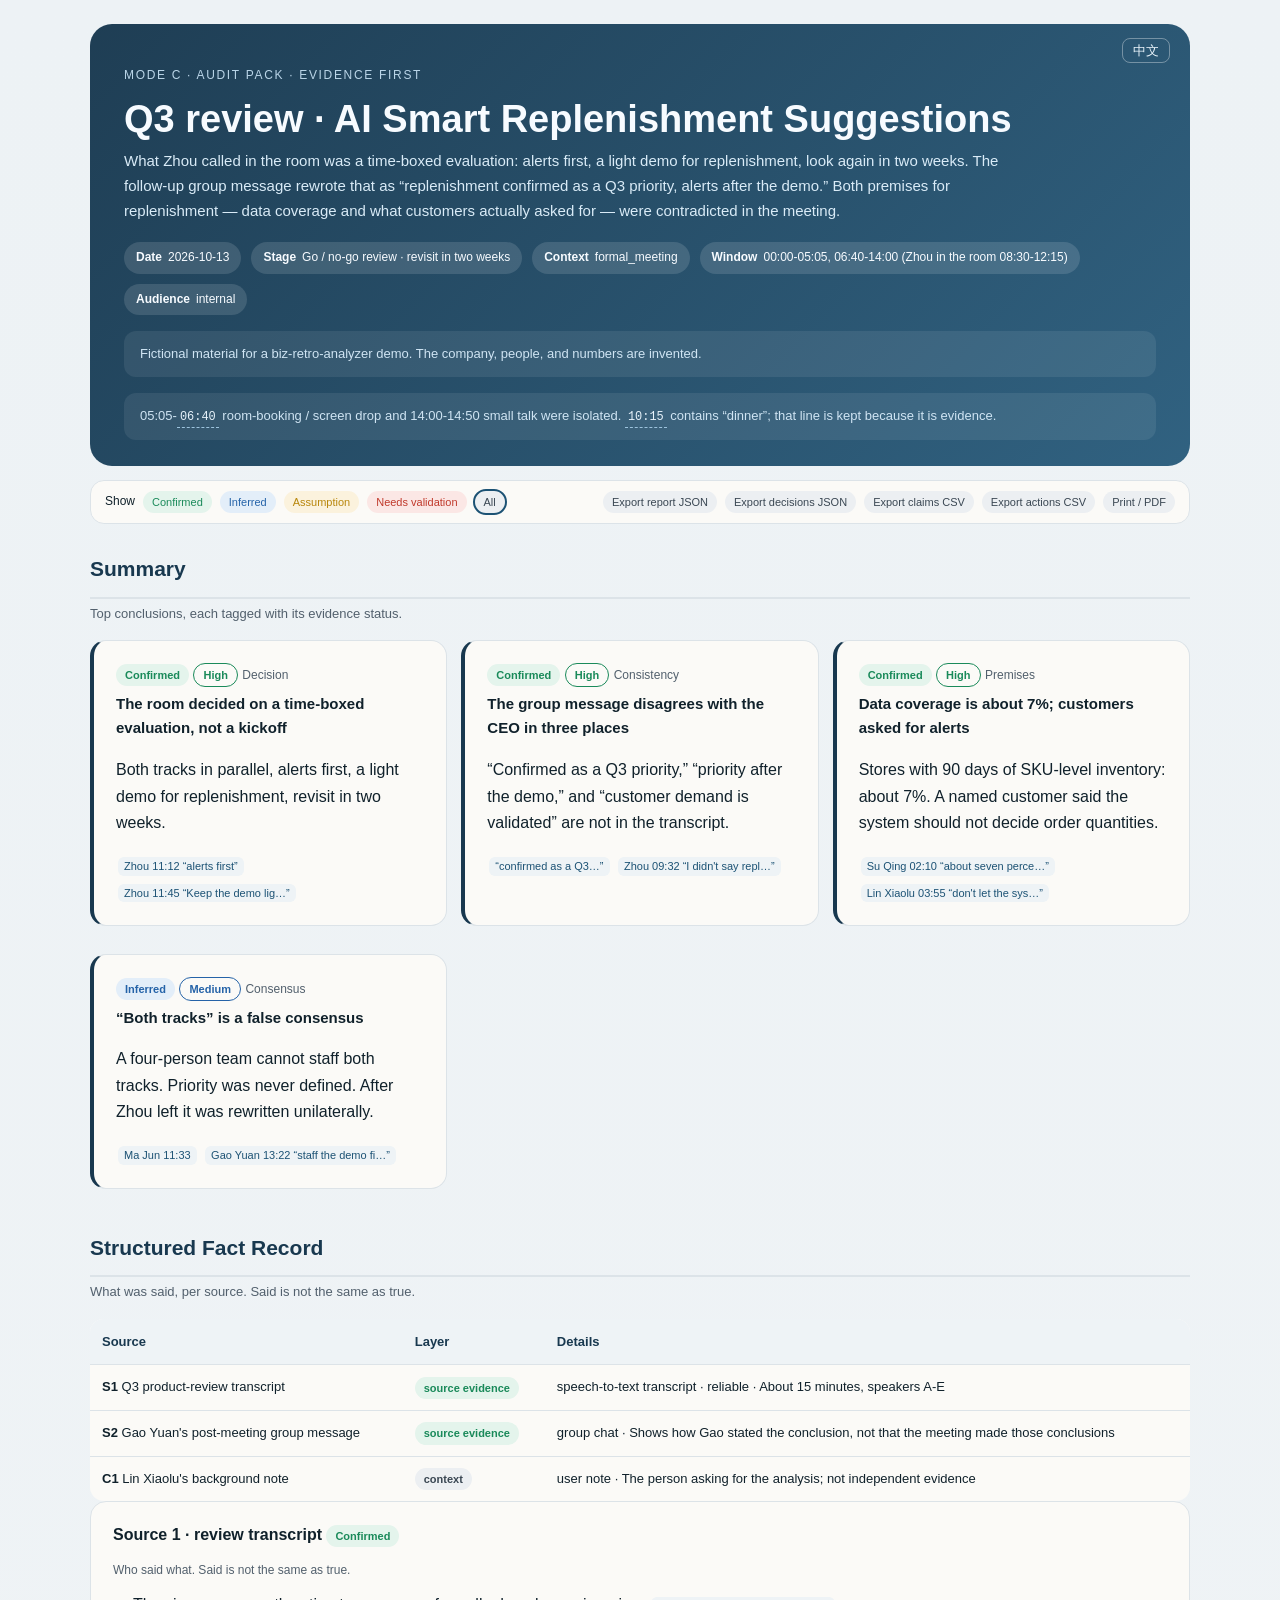
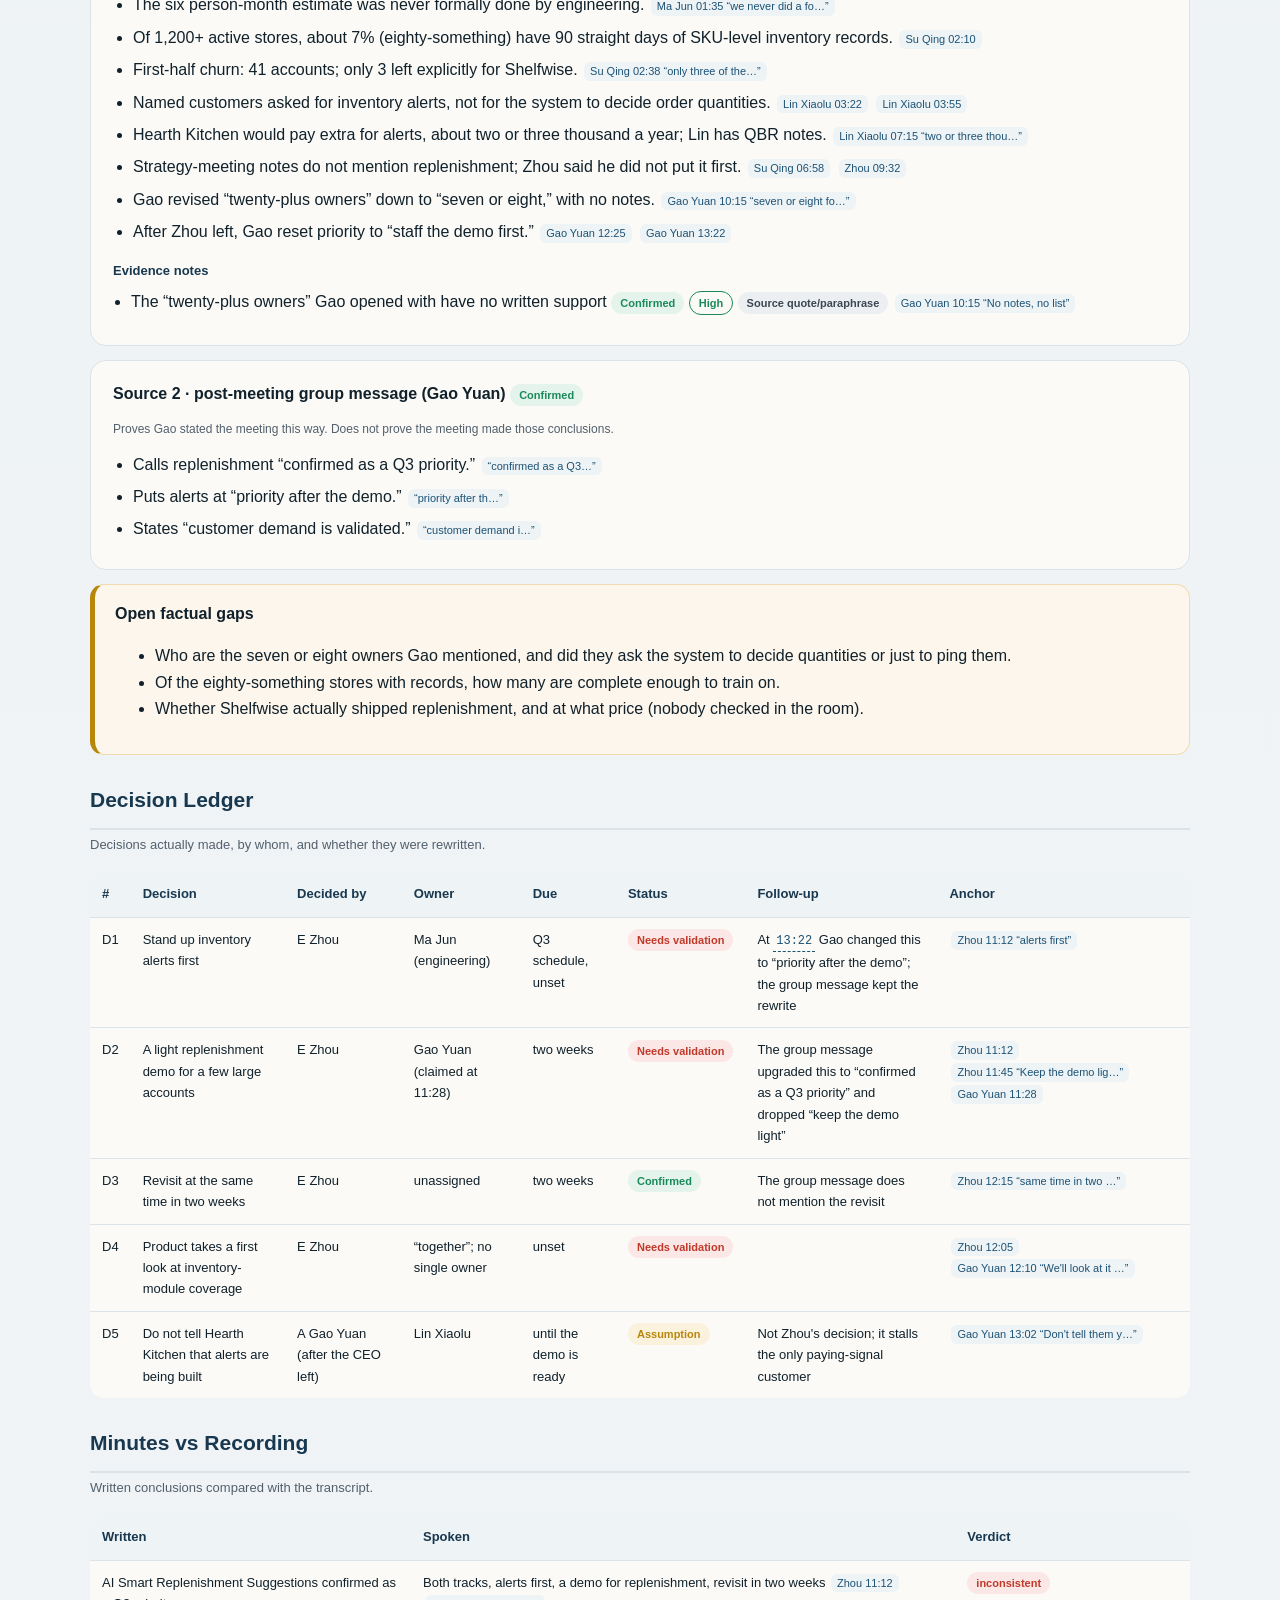
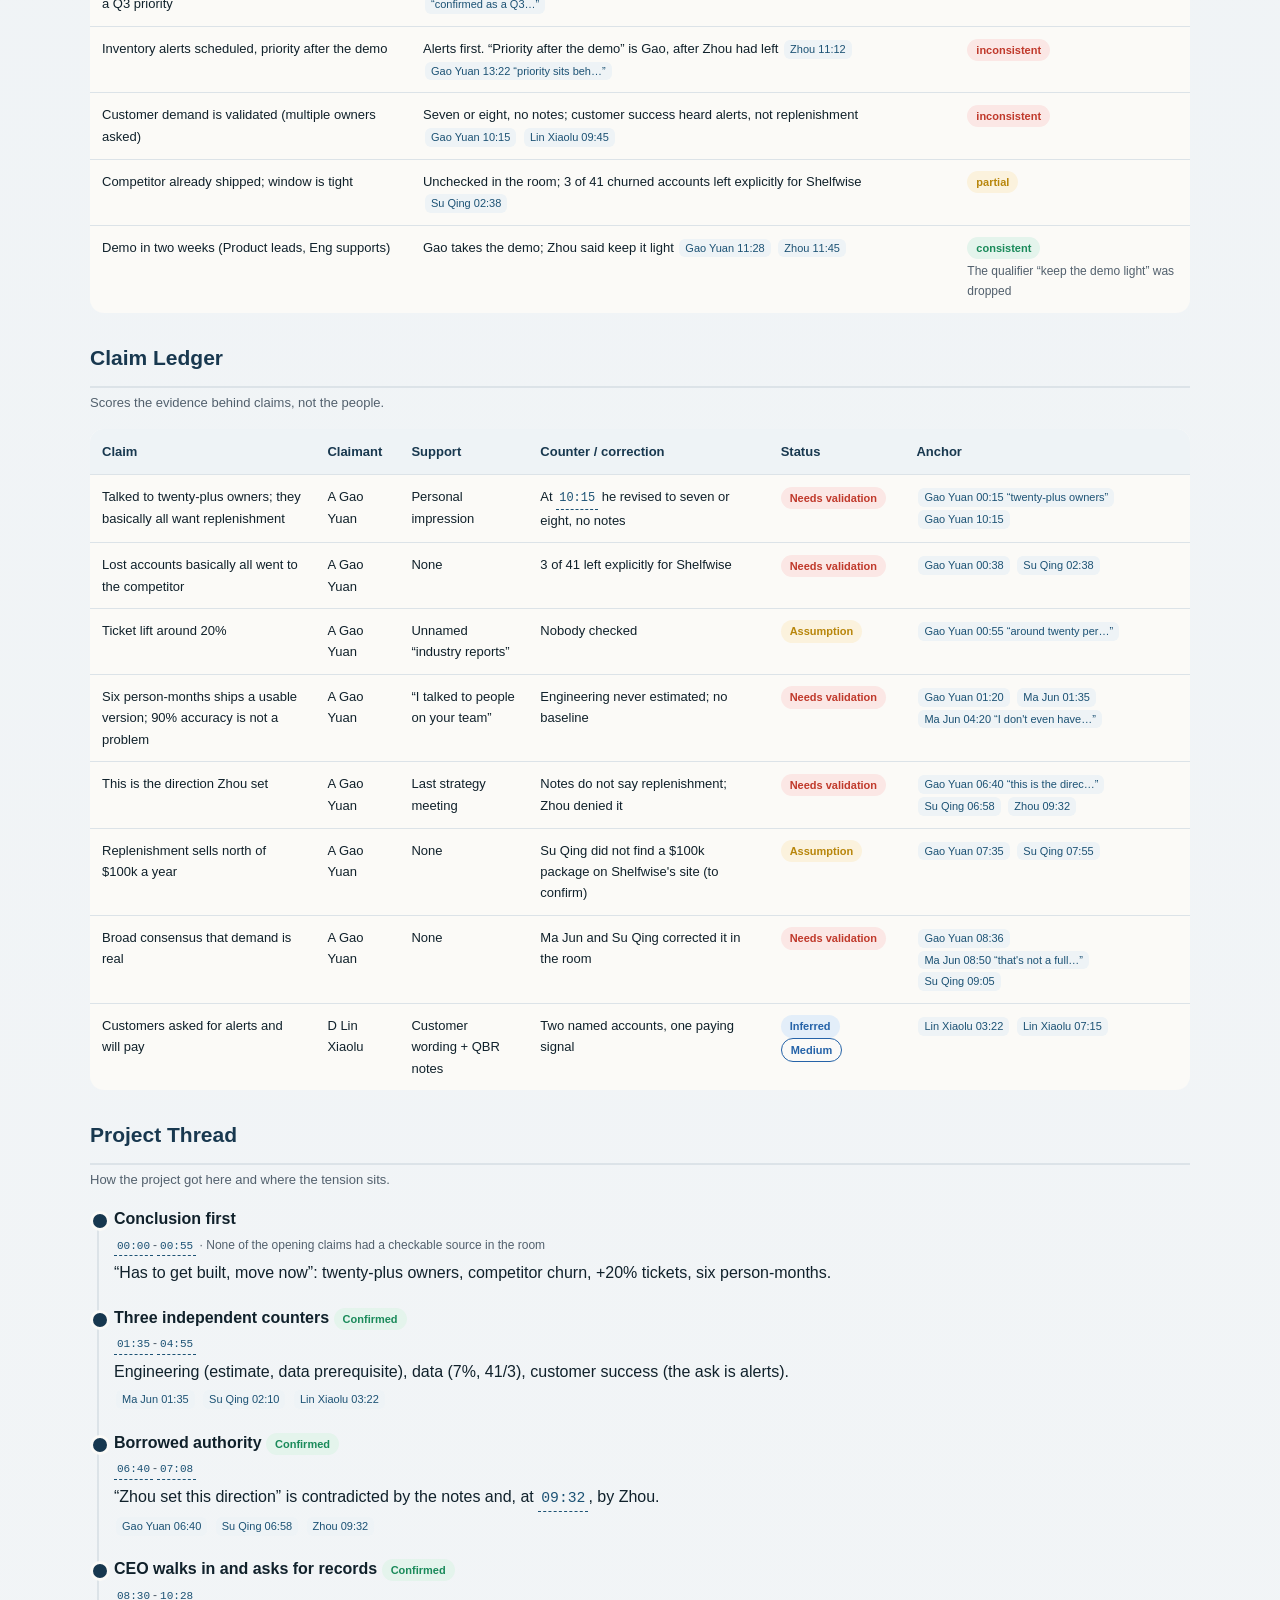
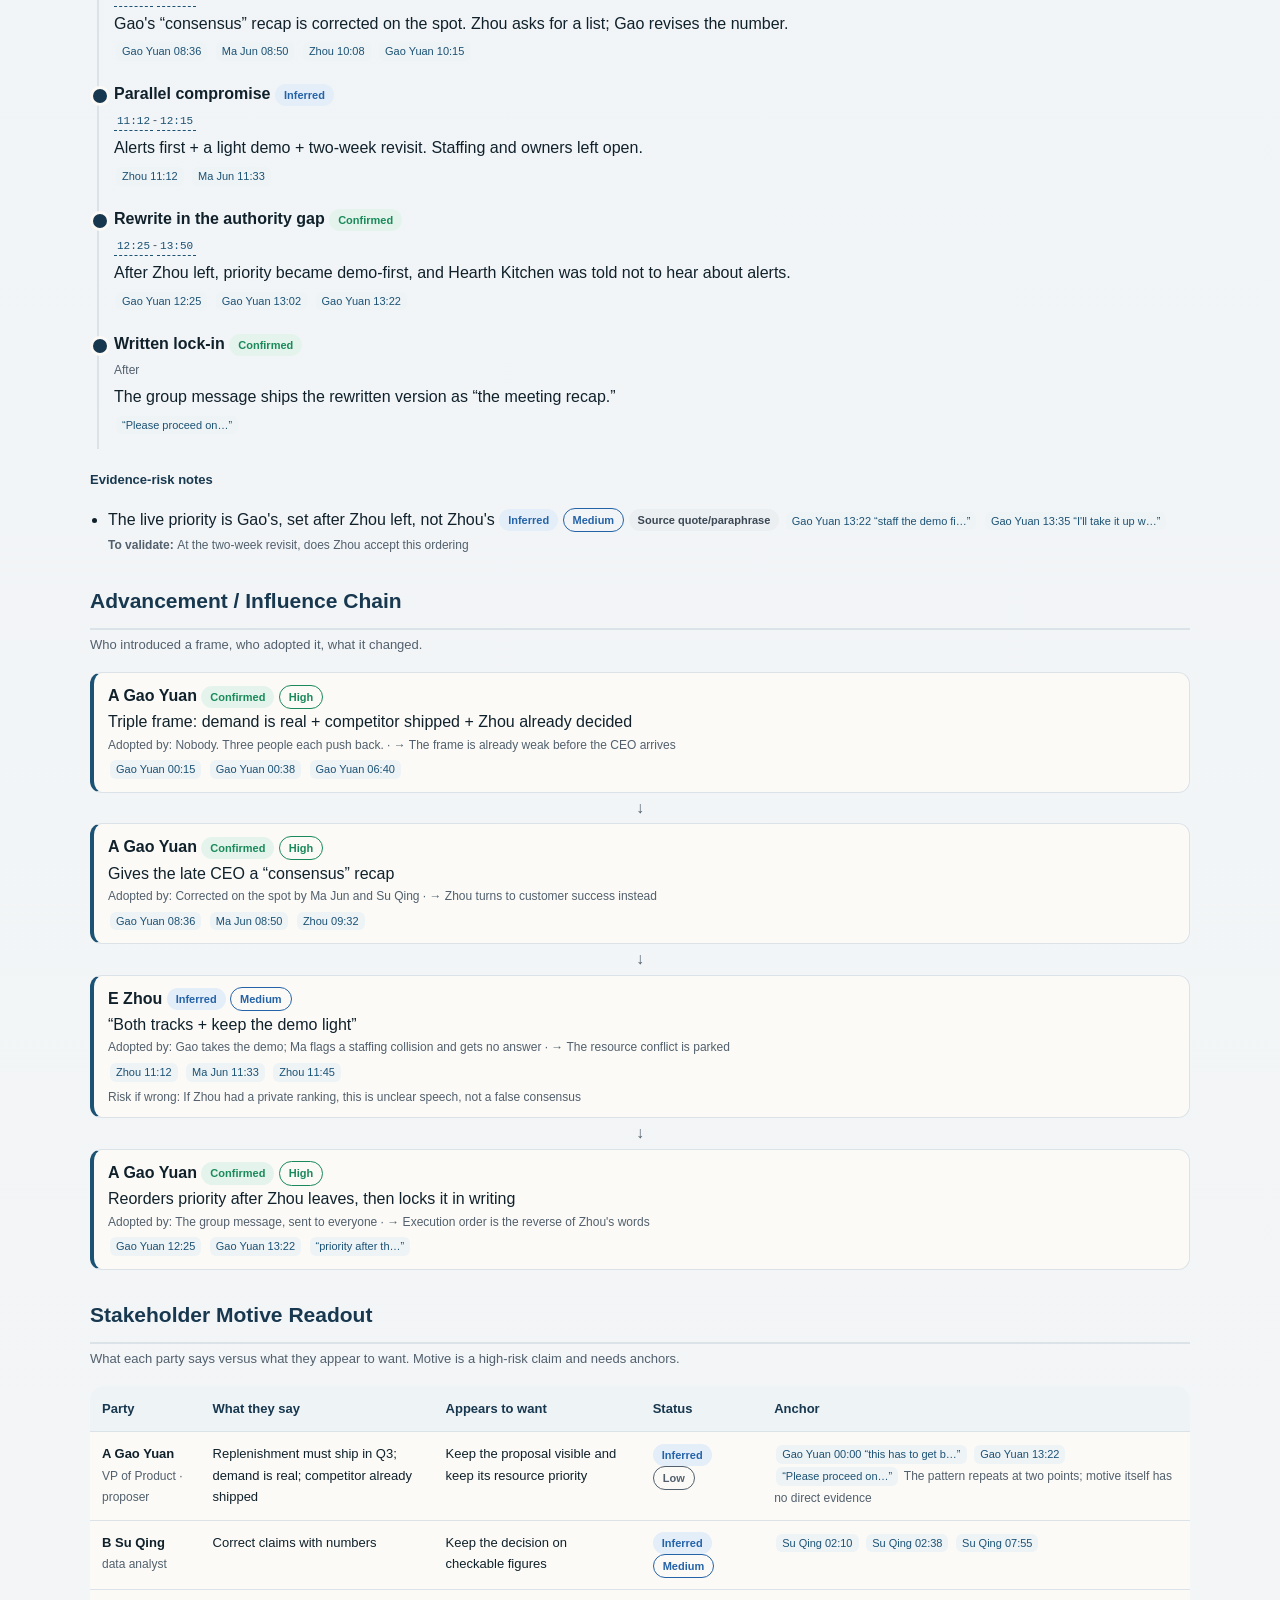
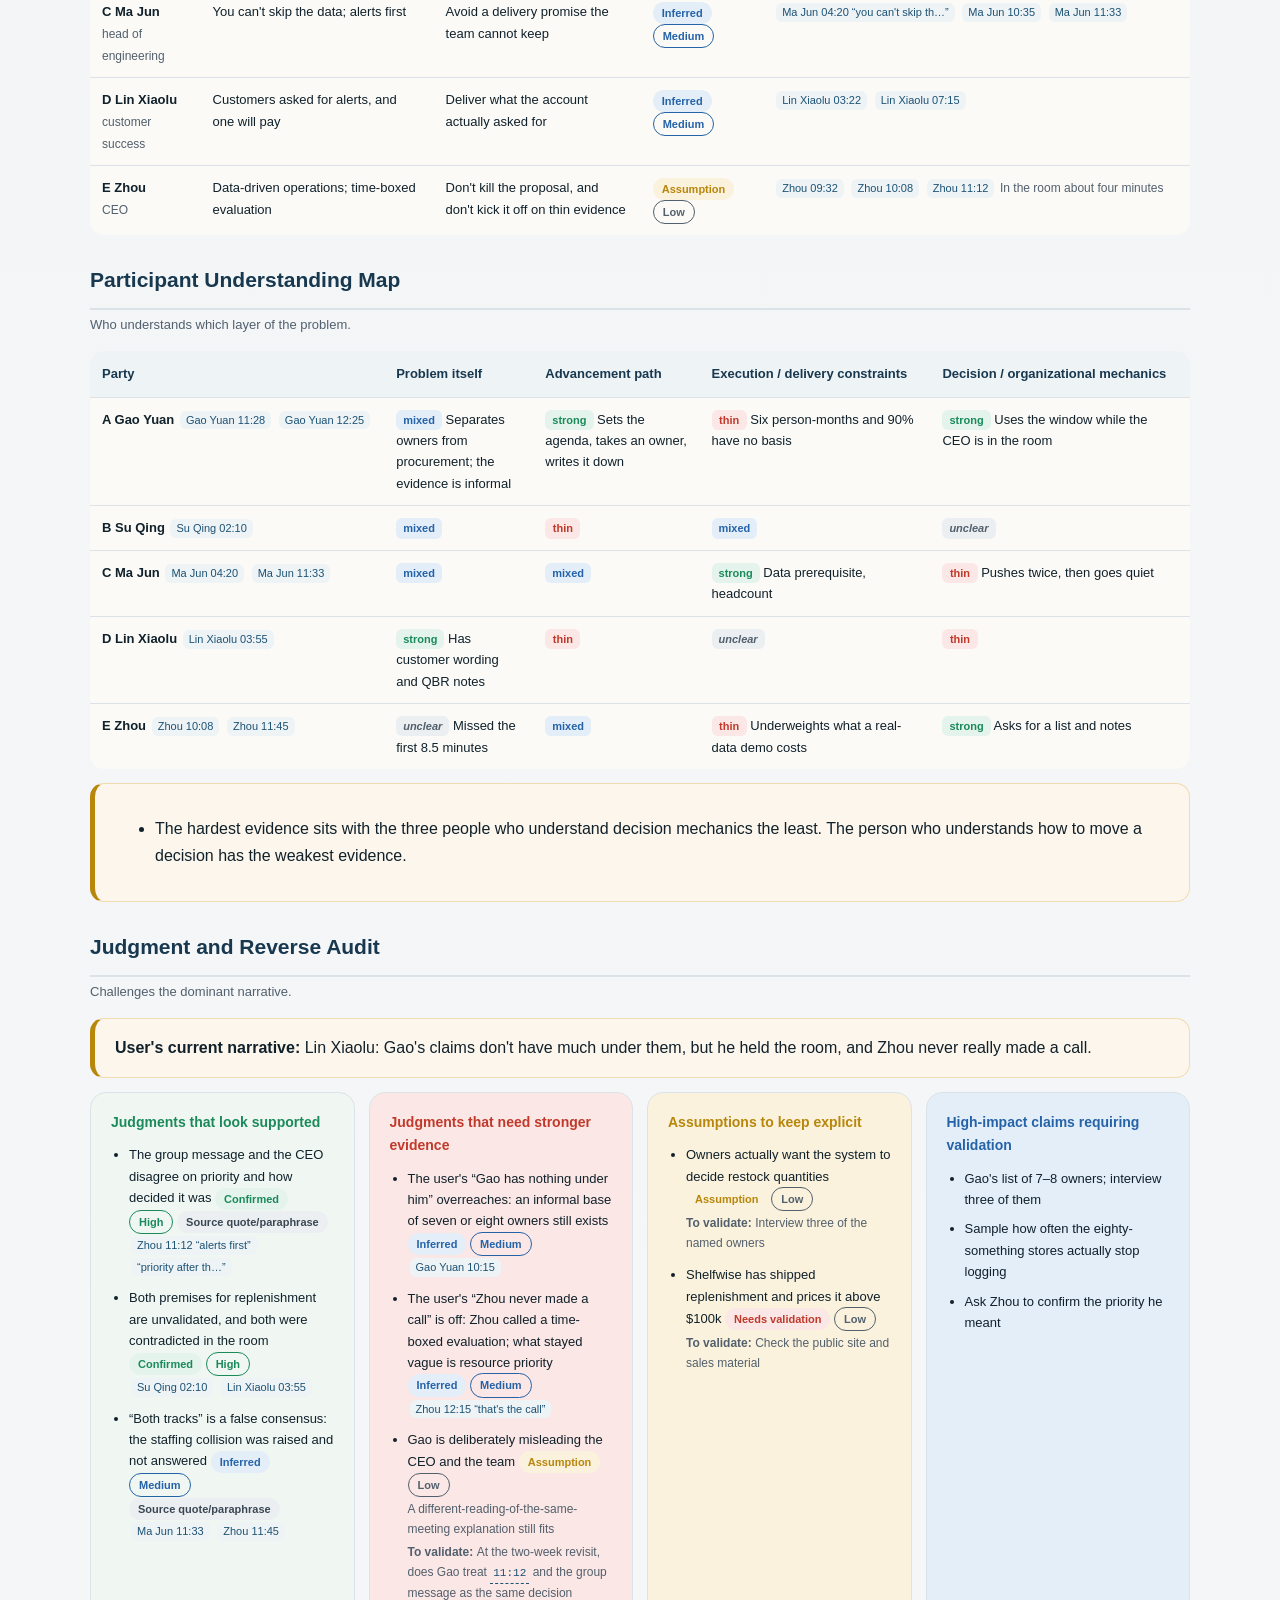
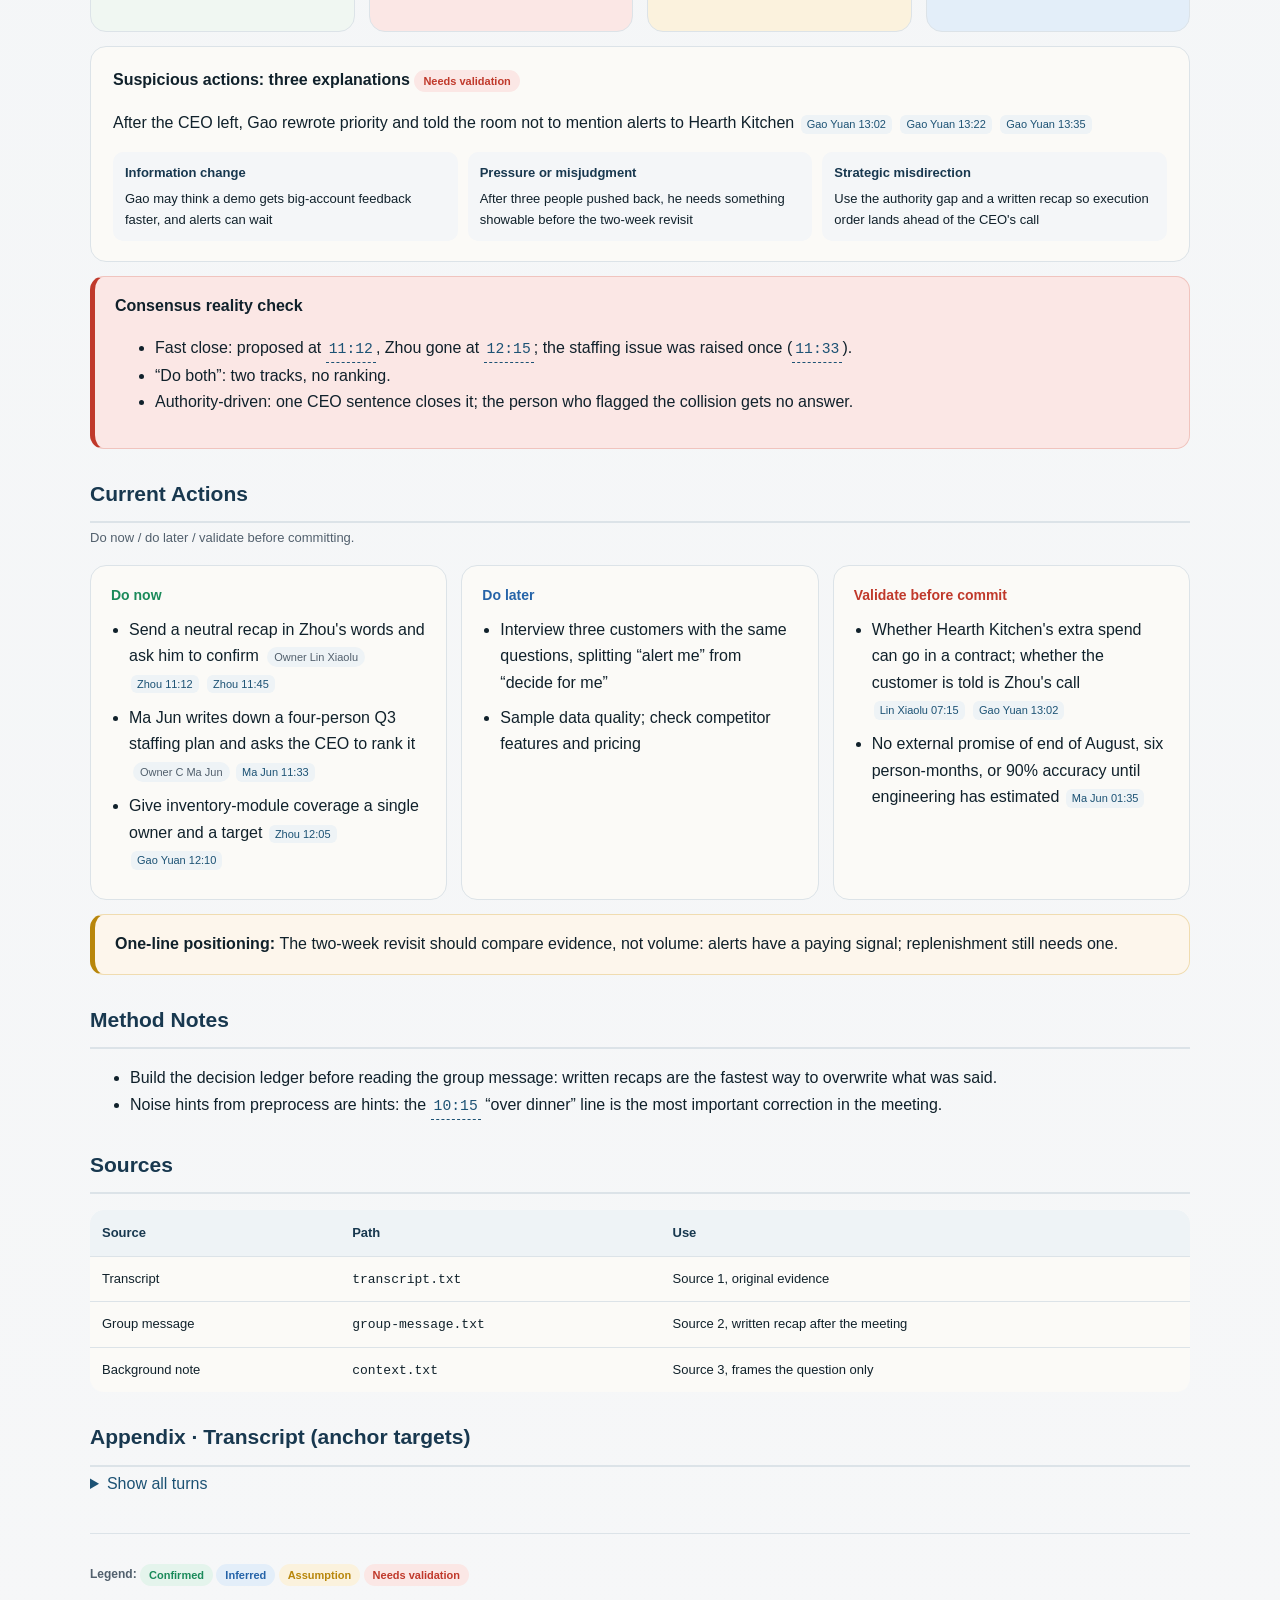
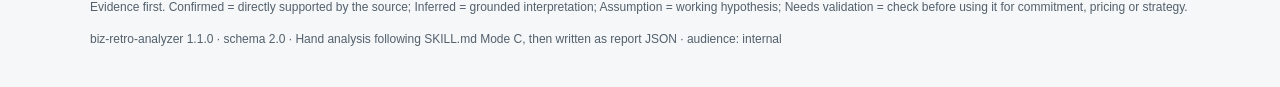
==== commit 4a95c33e: "docs: English live demo for HN, Chinese report at /demo/zh Rewrite the Pages demo as a natural-Engli" ====
--- a/docs/demo/index.html
+++ b/docs/demo/index.html
@@ -1,7 +1,7 @@
-<!DOCTYPE html><html lang="zh-CN"><head><meta charset="UTF-8">
+<!DOCTYPE html><html lang="en"><head><meta charset="UTF-8">
 <meta name="viewport" content="width=device-width, initial-scale=1.0">
 <meta name="generator" content="biz-retro-analyzer 1.1.0">
-<title>Q3 评审 ·「AI 智能补货建议」会议审计</title><style>/* ===== Biz Retro Analyzer · HTML Report CSS ===== */
+<title>Q3 review · AI Smart Replenishment Suggestions</title><style>/* ===== Biz Retro Analyzer · HTML Report CSS ===== */
 /* Report-style layout, not a BI dashboard.
    Evidence status is always visible via tags. */
 
@@ -26,21 +26,44 @@
 
 body {
   margin: 0;
-  font-family: "PingFang SC","Microsoft YaHei","Segoe UI",sans-serif;
+  font-family: "Segoe UI", "Helvetica Neue", Arial, system-ui, sans-serif;
   background: linear-gradient(180deg, #edf2f5 0%, #f6f7f8 100%);
   color: var(--ink);
   line-height: 1.65;
 }
 
+html[lang^="zh"] body {
+  font-family: "PingFang SC", "Microsoft YaHei", "Segoe UI", sans-serif;
+}
+
 .page { width: min(1100px, calc(100% - 32px)); margin: 24px auto 48px; }
 
 /* ---------- Hero ---------- */
 .hero {
+  position: relative;
   padding: 30px 34px 26px;
   border-radius: 22px;
   background: linear-gradient(135deg, rgba(24,56,79,.97), rgba(28,82,116,.90));
   color: #f7fbff;
 }
+
+.lang-switch {
+  position: absolute;
+  top: 16px;
+  right: 20px;
+  margin: 0;
+  font-size: 13px;
+}
+
+.lang-switch a {
+  color: #e8f3fa;
+  text-decoration: none;
+  border: 1px solid rgba(255,255,255,.35);
+  border-radius: 8px;
+  padding: 4px 10px;
+}
+
+.lang-switch a:hover { background: rgba(255,255,255,.12); }
 .hero .eyebrow { color:#bad5e8; font-size:12px; letter-spacing:.14em; text-transform:uppercase; }
 .hero h1 { margin:10px 0 8px; font-size:clamp(26px,3.4vw,38px); line-height:1.15; }
 .hero .lead { margin:0; max-width:880px; color:#d9ebf7; font-size:15px; }
@@ -212,47 +235,49 @@
   a.anc { color:inherit; }
 }
 </style></head><body><main class="page">
-<header class="hero"><p class="eyebrow">Mode C · Audit Pack · 证据优先</p><h1>Q3 评审 ·「AI 智能补货建议」会议审计</h1>
-<p class="lead">CEO 在会上做的是“限时评估”：预警先做，补货只做轻量 demo，两周后再看。会后群消息把它改写成“补货确定为 Q3 重点，预警排在 demo 之后”。补货的两个前提（数据覆盖、需求定义）在会上都出现了反证。</p>
-<div class="hero-meta"><span class="chip"><strong>日期</strong> 2026-10-12</span><span class="chip"><strong>阶段</strong> 立项评审 · 两周后复盘</span><span class="chip"><strong>交互语境</strong> formal_meeting</span><span class="chip"><strong>分析窗口</strong> 00:00-05:05、06:40-14:00（周总 08:30-12:15 在场）</span><span class="chip"><strong>受众</strong> internal</span></div>
-<div class="hero-note">虚构材料，用于演示 biz-retro-analyzer。公司、人物和数据均为编造。</div>
-<div class="hero-note">05:05-<a class="anc ts" href="#t-S1-400" title="A 高远：好，我们接着说。我再强调一点啊，这个方向是周总定的，周总上次战略会说了，今年要做智能化，补货就是最典型的智能化场景。">06:40</a> 会议室预订与投屏中断、14:00-14:50 闲聊已隔离。<a class="anc ts" href="#t-S1-615" title="A 高远：名单我回头整理一下，大部分是吃饭的时候聊的，没有正式记录。二十几个可能说多了，七八个是肯定有的。">10:15</a> 含“吃饭”一词，但它是关键证据，已保留。</div>
+<header class="hero">
+<p class="lang-switch"><a href="./zh/">中文</a></p>
+<p class="eyebrow">Mode C · Audit Pack · Evidence first</p><h1>Q3 review · AI Smart Replenishment Suggestions</h1>
+<p class="lead">What Zhou called in the room was a time-boxed evaluation: alerts first, a light demo for replenishment, look again in two weeks. The follow-up group message rewrote that as “replenishment confirmed as a Q3 priority, alerts after the demo.” Both premises for replenishment — data coverage and what customers actually asked for — were contradicted in the meeting.</p>
+<div class="hero-meta"><span class="chip"><strong>Date</strong> 2026-10-13</span><span class="chip"><strong>Stage</strong> Go / no-go review · revisit in two weeks</span><span class="chip"><strong>Context</strong> formal_meeting</span><span class="chip"><strong>Window</strong> 00:00-05:05, 06:40-14:00 (Zhou in the room 08:30-12:15)</span><span class="chip"><strong>Audience</strong> internal</span></div>
+<div class="hero-note">Fictional material for a biz-retro-analyzer demo. The company, people, and numbers are invented.</div>
+<div class="hero-note">05:05-<a class="anc ts" href="#t-S1-400" title="A Gao Yuan: Alright, back. One more thing I want on the record. This is the direction Zhou set. At the last strategy meeting he said this year we go after intelligence, and">06:40</a> room-booking / screen drop and 14:00-14:50 small talk were isolated. <a class="anc ts" href="#t-S1-615" title="A Gao Yuan: I&#x27;ll put a list together. Most of it was over dinner. No notes, no list. Twenty-plus was probably high — seven or eight for sure.">10:15</a> contains “dinner”; that line is kept because it is evidence.</div>
 </header>
-<nav class="filter" aria-label="filter"><span>只看</span>
+<nav class="filter" aria-label="filter"><span>Show</span>
 <button type="button" data-f="Confirmed" class="tag t-confirmed">Confirmed</button>
 <button type="button" data-f="Inferred" class="tag t-inferred">Inferred</button>
 <button type="button" data-f="Assumption" class="tag t-assumption">Assumption</button>
 <button type="button" data-f="Needs validation" class="tag t-needs">Needs validation</button>
-<button type="button" data-f="all" class="tag t-context on">全部</button><span class="sp"></span>
-<button type="button" id="exp-report" class="tag t-context">导出报告 JSON</button>
-<button type="button" id="exp-decisions" class="tag t-context">导出决策台账 JSON</button>
-<button type="button" id="exp-claims" class="tag t-context">导出主张台账 CSV</button>
-<button type="button" id="exp-actions" class="tag t-context">导出行动 CSV</button>
-<button type="button" onclick="window.print()" class="tag t-context">打印 / PDF</button></nav>
-<section class="section" id="summary"><h2>当前总结</h2><p class="sub">最关键的结论，每条都标注证据状态。</p><div class="card-grid"><div class="card sum-card" data-s="Confirmed"><span class="tag t-confirmed" title="已确认">Confirmed</span> <span class="tag s-high">High</span> <span class="anchor">决定</span><div class="headline">会上决定的是限时评估，不是立项</div><p>两条线并行、预警先做、补货只做轻量 demo，两周后复盘。</p><span class="ancs"><a class="anc" href="#t-S1-672" title="E 周总 11:12：这样吧，我听下来两边都有道理。那就两条线并行，预警先做起来，补货建议也同步做一个 demo，给几个大客户看看反应，两周后我们再看。">周总 11:12 “预警先做起来”</a> <a class="anc" href="#t-S1-705" title="E 周总 11:45：demo 不用那么重，先做个样子出来，能讲清楚就行。">周总 11:45 “demo 不用那么重”</a></span></div><div class="card sum-card" data-s="Confirmed"><span class="tag t-confirmed" title="已确认">Confirmed</span> <span class="tag s-high">High</span> <span class="anchor">一致性</span><div class="headline">群消息与 CEO 原话有 3 处不一致</div><p>“确定为 Q3 重点”“预警排在 demo 之后”“需求已验证”在逐字稿里都找不到支持。</p><span class="ancs"><a class="anc" href="#src-S2" title="确定为 Q3 重点方向">“确定为 Q3 重点方向”</a> <a class="anc" href="#t-S1-572" title="E 周总 09:32：我上次战略会说的是数据化经营，补货是一个方向，但我没说一定先做补货啊。小鹿，客户那边你感觉呢。">周总 09:32 “我没说一定先做补货”</a></span></div><div class="card sum-card" data-s="Confirmed"><span class="tag t-confirmed" title="已确认">Confirmed</span> <span class="tag s-high">High</span> <span class="anchor">前提</span><div class="headline">数据覆盖约 7%，客户要的是预警</div><p>连续九十天有 SKU 级库存记录的门店约 7%；客户明确说“系统别替我们拍板”。</p><span class="ancs"><a class="anc" href="#t-S1-130" title="B 苏晴 02:10：我这边补充一个数啊。我上周刚好拉过，就是我们现在一千二百多家活跃门店里面，连续九十天有 SKU 级库存记录的，大概是百分之七，八十几家。">苏晴 02:10 “大概是百分之七”</a> <a class="anc" href="#t-S1-235" title="D 林小鹿 03:55：嗯……我我觉得不太一样，因为禾记那边的采购经理原话是说，进多少我们自己定，系统别替我们拍板，出了问题算谁的。">林小鹿 03:55 “系统别替我们拍板”</a></span></div><div class="card sum-card" data-s="Inferred"><span class="tag t-inferred" title="推断">Inferred</span> <span class="tag s-medium">Medium</span> <span class="anchor">共识</span><div class="headline">“两条线并行”是虚假共识</div><p>4 人团队放不下两条线，优先级没定义，CEO 离开后被单方改写。</p><span class="ancs"><a class="anc" href="#t-S1-693" title="C 马骏 11:33：周总，两条线并行的话，我们组 Q3 就只有四个人，预警三个人月，补货 demo 如果要用真数据跑，至少也要两个人，这个……">马骏 11:33</a> <a class="anc" href="#t-S1-802" title="A 高远 13:22：预警你们正常排，但是优先级在补货 demo 后面，人手先保 demo。">高远 13:22 “人手先保 demo”</a></span></div></div></section>
-<section class="section" id="fact"><h2>结构化事实记录</h2><p class="sub">按来源记录“谁说了什么”，不掺判断。说过不等于为真。</p><div class="tbl-wrap"><table><thead><tr><th>来源</th><th>层级</th><th>说明</th></tr></thead><tbody><tr><td><strong>S1</strong> Q3 产品评审会逐字稿</td><td><span class="tag layer-source">原始证据</span></td><td>语音转文字 · reliable · 约 15 分钟，A-E 五位发言人</td></tr><tr><td><strong>S2</strong> 会后高远在项目群发的消息</td><td><span class="tag layer-source">原始证据</span></td><td>群消息 · 只能证明高远这样表述了结论</td></tr><tr><td><strong>C1</strong> 林小鹿的背景说明</td><td><span class="tag layer-context">背景补充</span></td><td>用户说明 · 提交分析的人，不是独立证据</td></tr></tbody></table></div><div class="card" data-s="Confirmed"><h3>材料 1 · 评审会逐字稿 <span class="tag t-confirmed" title="已确认">Confirmed</span></h3><p class="anchor">以下是“谁说了什么”，不等于所说内容为真。</p><ul><li>6 人月估算研发组未正式评估。 <span class="ancs"><a class="anc" href="#t-S1-95" title="C 马骏 01:35：嗯……这个，我们组没有正式评估过。我我先说一个前提啊，补货建议它依赖的是 SKU 级别的库存数据，就是每个门店每个私开优，SKU 每天的进销存，这个数据我们现在大部分客户是没有的，他们很多只用了收银，没用库存模块。">马骏 01:35 “我们组没有正式评估过”</a></span></li><li>约 1200 家活跃门店中，连续九十天有 SKU 级库存记录的约 7%（八十几家）。 <span class="ancs"><a class="anc" href="#t-S1-130" title="B 苏晴 02:10：我这边补充一个数啊。我上周刚好拉过，就是我们现在一千二百多家活跃门店里面，连续九十天有 SKU 级库存记录的，大概是百分之七，八十几家。">苏晴 02:10</a></span></li><li>上半年流失 41 家，明确去鲸仓的 3 家。 <span class="ancs"><a class="anc" href="#t-S1-158" title="B 苏晴 02:38：还有一个就是，高总刚才说的流失的事，我我拉了一下上半年的流失客户，一共四十一家，流失原因里面我们做了标注的，排前面的是价格、收银稳定性、还有就是实施服务响应慢。明确说去了鲸仓的，有三家。三家里面有一家提到过补货，另外两家是因为价格。">苏晴 02:38 “明确说去了鲸仓的，有三家”</a></span></li><li>客户提的是库存预警，不是让系统决定进货量。 <span class="ancs"><a class="anc" href="#t-S1-202" title="D 林小鹿 03:22：我能说一下吗。我这边是负责华东那几个大客户的。确实有客户提过，就是禾记餐饮和那个，嗯，一家烘焙连锁，他们都提过。但是他们提的其实是，就是库存预警，就是快没货了提醒我一下，或者说临期了提醒我一下，不是说让系统替他决定进多少。">林小鹿 03:22</a> <a class="anc" href="#t-S1-235" title="D 林小鹿 03:55：嗯……我我觉得不太一样，因为禾记那边的采购经理原话是说，进多少我们自己定，系统别替我们拍板，出了问题算谁的。">林小鹿 03:55</a></span></li><li>禾记愿为预警每年多付两三万，有季度会纪要。 <span class="ancs"><a class="anc" href="#t-S1-435" title="D 林小鹿 07:15：我还想补一个，就是禾记那边，如果我们能做库存预警，他们是说愿意加钱的，大概一年多两三万这个样子，这是他们采购总监在上个月的季度回顾会上说的，我有会议纪要。">林小鹿 07:15 “一年多两三万”</a></span></li><li>战略会纪要没有写补货；周总说没说一定先做补货。 <span class="ancs"><a class="anc" href="#t-S1-418" title="B 苏晴 06:58：那个……战略会的纪要我看了，写的是&quot;提升数据化经营能力&quot;，没有具体写补货。">苏晴 06:58</a> <a class="anc" href="#t-S1-572" title="E 周总 09:32：我上次战略会说的是数据化经营，补货是一个方向，但我没说一定先做补货啊。小鹿，客户那边你感觉呢。">周总 09:32</a></span></li><li>高远把“二十多个客户”下调为“七八个”，并说没有正式记录。 <span class="ancs"><a class="anc" href="#t-S1-615" title="A 高远 10:15：名单我回头整理一下，大部分是吃饭的时候聊的，没有正式记录。二十几个可能说多了，七八个是肯定有的。">高远 10:15 “七八个是肯定有的”</a></span></li><li>周总离开后，高远把优先级改成“人手先保 demo”。 <span class="ancs"><a class="anc" href="#t-S1-745" title="A 高远 12:25：好，那就按周总的意思，补货 demo 我们优先，预警马骏你们排。苏晴你把那个八十几家的门店名单给我一下，我挑几家演示。">高远 12:25</a> <a class="anc" href="#t-S1-802" title="A 高远 13:22：预警你们正常排，但是优先级在补货 demo 后面，人手先保 demo。">高远 13:22</a></span></li></ul><h4>证据备注</h4><ul class="judgments"><li data-s="Confirmed">高远会前引用的“二十多个客户”缺少记录支撑 <span class="tag t-confirmed" title="已确认">Confirmed</span> <span class="tag s-high">High</span> <span class="tag t-context">Source quote/paraphrase</span> <span class="ancs"><a class="anc" href="#t-S1-615" title="A 高远 10:15：名单我回头整理一下，大部分是吃饭的时候聊的，没有正式记录。二十几个可能说多了，七八个是肯定有的。">高远 10:15 “没有正式记录”</a></span></li></ul></div><div class="card" data-s="Confirmed"><h3>材料 2 · 会后群消息（高远） <span class="tag t-confirmed" title="已确认">Confirmed</span></h3><p class="anchor">可以证明“高远这样表述了会议结论”，不能证明“会议做出了这些结论”。</p><ul><li>称补货“确定为 Q3 重点方向”。 <span class="ancs"><a class="anc" href="#src-S2" title="确定为 Q3 重点方向">“确定为 Q3 重点方向”</a></span></li><li>称预警“优先级在 demo 之后”。 <span class="ancs"><a class="anc" href="#src-S2" title="优先级在 demo 之后">“优先级在 demo 之后”</a></span></li><li>称“客户需求已验证”。 <span class="ancs"><a class="anc" href="#src-S2" title="客户需求已验证">“客户需求已验证”</a></span></li></ul></div><div class="callout"><strong>待补的事实缺口</strong><ul><li>高远提到的七八位客户是谁，说的是“替我算”还是“提醒我”。</li><li>八十几家有数据的门店中，数据能用于训练的有多少。</li><li>鲸仓补货功能是否上线、如何定价（会上无人核实）。</li></ul></div></section>
-<section class="section" id="decisions"><h2>决策台账</h2><p class="sub">会上实际做出的决定、谁做的，以及之后是否被改写。</p><div class="tbl-wrap"><table><thead><tr><th>#</th><th>决定</th><th>决定者</th><th>负责人</th><th>截止</th><th>状态</th><th>后续</th><th>锚点</th></tr></thead><tbody><tr data-s="Needs validation"><td>D1</td><td>库存预警先做起来</td><td>E 周总</td><td>马骏（研发）</td><td>Q3 排期，待定</td><td><span class="tag t-needs" title="待验证">Needs validation</span></td><td><a class="anc ts" href="#t-S1-802" title="A 高远：预警你们正常排，但是优先级在补货 demo 后面，人手先保 demo。">13:22</a> 高远改为“优先级在 demo 后”，群消息沿用了改写后的版本</td><td><span class="ancs"><a class="anc" href="#t-S1-672" title="E 周总 11:12：这样吧，我听下来两边都有道理。那就两条线并行，预警先做起来，补货建议也同步做一个 demo，给几个大客户看看反应，两周后我们再看。">周总 11:12 “预警先做起来”</a></span></td></tr><tr data-s="Needs validation"><td>D2</td><td>补货建议做轻量 demo，给几个大客户看</td><td>E 周总</td><td>高远（11:28 认领）</td><td>两周</td><td><span class="tag t-needs" title="待验证">Needs validation</span></td><td>群消息升级为“确定为 Q3 重点方向”，省略了“不用那么重”</td><td><span class="ancs"><a class="anc" href="#t-S1-672" title="E 周总 11:12：这样吧，我听下来两边都有道理。那就两条线并行，预警先做起来，补货建议也同步做一个 demo，给几个大客户看看反应，两周后我们再看。">周总 11:12</a> <a class="anc" href="#t-S1-705" title="E 周总 11:45：demo 不用那么重，先做个样子出来，能讲清楚就行。">周总 11:45 “demo 不用那么重”</a> <a class="anc" href="#t-S1-688" title="A 高远 11:28：好，没问题，那补货 demo 我这边牵头。">高远 11:28</a></span></td></tr><tr data-s="Confirmed"><td>D3</td><td>两周后同一时间复盘</td><td>E 周总</td><td>未指定</td><td>两周</td><td><span class="tag t-confirmed" title="已确认">Confirmed</span></td><td>群消息未提到复盘</td><td><span class="ancs"><a class="anc" href="#t-S1-735" title="E 周总 12:15：好，那就这么定。两周后同一个时间再过一次。我先走了，下面还有个会。">周总 12:15 “两周后同一个时间再过一次”</a></span></td></tr><tr data-s="Needs validation"><td>D4</td><td>数据覆盖率由产品先看</td><td>E 周总</td><td>“一起看”，实际无单一负责人</td><td>未定</td><td><span class="tag t-needs" title="待验证">Needs validation</span></td><td></td><td><span class="ancs"><a class="anc" href="#t-S1-725" title="E 周总 12:05：这个，嗯，高远你们产品先看一下吧。">周总 12:05</a> <a class="anc" href="#t-S1-730" title="A 高远 12:10：可以，我们一起看。">高远 12:10 “我们一起看”</a></span></td></tr><tr data-s="Assumption"><td>D5</td><td>暂不告知禾记在做预警</td><td>A 高远（CEO 离场后）</td><td>林小鹿</td><td>demo 出来前</td><td><span class="tag t-assumption" title="假设">Assumption</span></td><td>不是 CEO 的决定，却影响唯一的付费信号</td><td><span class="ancs"><a class="anc" href="#t-S1-782" title="A 高远 13:02：先别说，等 demo 出来一起说，到时候直接给他们看补货，比预警高级多了。">高远 13:02 “先别说”</a></span></td></tr></tbody></table></div></section>
-<section class="section" id="minutes"><h2>书面纪要 vs 录音原话</h2><p class="sub">逐条比对会后书面结论与逐字稿。</p><div class="tbl-wrap"><table><thead><tr><th>书面结论</th><th>录音原话</th><th>一致性</th></tr></thead><tbody><tr><td>智能补货建议确定为 Q3 重点方向</td><td>两条线并行，预警先做，补货同步做 demo，两周后再看 <span class="ancs"><a class="anc" href="#t-S1-672" title="E 周总 11:12：这样吧，我听下来两边都有道理。那就两条线并行，预警先做起来，补货建议也同步做一个 demo，给几个大客户看看反应，两周后我们再看。">周总 11:12</a> <a class="anc" href="#src-S2" title="确定为 Q3 重点方向">“确定为 Q3 重点方向”</a></span></td><td><span class="tag t-needs">不一致</span></td></tr><tr><td>库存预警排期，优先级在 demo 之后</td><td>预警先做起来；“优先级在 demo 后”出自高远，当时 CEO 已离场 <span class="ancs"><a class="anc" href="#t-S1-672" title="E 周总 11:12：这样吧，我听下来两边都有道理。那就两条线并行，预警先做起来，补货建议也同步做一个 demo，给几个大客户看看反应，两周后我们再看。">周总 11:12</a> <a class="anc" href="#t-S1-802" title="A 高远 13:22：预警你们正常排，但是优先级在补货 demo 后面，人手先保 demo。">高远 13:22 “优先级在补货 demo 后面”</a></span></td><td><span class="tag t-needs">不一致</span></td></tr><tr><td>客户需求已验证（多位客户老板明确提出）</td><td>七八个、没有正式记录；客户成功接触到的是预警需求 <span class="ancs"><a class="anc" href="#t-S1-615" title="A 高远 10:15：名单我回头整理一下，大部分是吃饭的时候聊的，没有正式记录。二十几个可能说多了，七八个是肯定有的。">高远 10:15</a> <a class="anc" href="#t-S1-585" title="D 林小鹿 09:45：客户那边，我接触到的，明确提的是预警，而且有一家说愿意付费。补货建议的话，我自己没有听到客户直接提过。">林小鹿 09:45</a></span></td><td><span class="tag t-needs">不一致</span></td></tr><tr><td>竞品已上线，窗口期紧</td><td>未核实；41 家流失中明确去鲸仓的 3 家 <span class="ancs"><a class="anc" href="#t-S1-158" title="B 苏晴 02:38：还有一个就是，高总刚才说的流失的事，我我拉了一下上半年的流失客户，一共四十一家，流失原因里面我们做了标注的，排前面的是价格、收银稳定性、还有就是实施服务响应慢。明确说去了鲸仓的，有三家。三家里面有一家提到过补货，另外两家是因为价格。">苏晴 02:38</a></span></td><td><span class="tag t-assumption">部分一致</span></td></tr><tr><td>两周内出 demo（产品牵头，研发配合）</td><td>高远牵头；demo 不用那么重 <span class="ancs"><a class="anc" href="#t-S1-688" title="A 高远 11:28：好，没问题，那补货 demo 我这边牵头。">高远 11:28</a> <a class="anc" href="#t-S1-705" title="E 周总 11:45：demo 不用那么重，先做个样子出来，能讲清楚就行。">周总 11:45</a></span></td><td><span class="tag t-confirmed">一致</span><div class="note">限定词“不用那么重”被省略</div></td></tr></tbody></table></div></section>
-<section class="section" id="claims"><h2>主张台账</h2><p class="sub">只评价主张的证据状态，不评价人。</p><div class="tbl-wrap"><table><thead><tr><th>主张</th><th>提出者</th><th>会上依据</th><th>反证 / 修正</th><th>状态</th><th>锚点</th></tr></thead><tbody><tr data-s="Needs validation"><td>跟二十多个客户老板聊过，基本都要补货</td><td>A 高远</td><td>个人印象</td><td><a class="anc ts" href="#t-S1-615" title="A 高远：名单我回头整理一下，大部分是吃饭的时候聊的，没有正式记录。二十几个可能说多了，七八个是肯定有的。">10:15</a> 本人下调为七八个、无记录</td><td><span class="tag t-needs" title="待验证">Needs validation</span> </td><td><span class="ancs"><a class="anc" href="#t-S1-15" title="A 高远 00:15：为什么呢，我这两个月跟客户老板聊了，聊了二十多个吧，基本上每个人都跟我提，就是说你们能不能帮我算一下明天该进多少货。这个需求是非常非常明确的，不是我拍脑袋。">高远 00:15 “聊了二十多个吧”</a> <a class="anc" href="#t-S1-615" title="A 高远 10:15：名单我回头整理一下，大部分是吃饭的时候聊的，没有正式记录。二十几个可能说多了，七八个是肯定有的。">高远 10:15</a></span></td></tr><tr data-s="Needs validation"><td>流失客户基本都去了竞品</td><td>A 高远</td><td>无</td><td>41 家中明确去鲸仓的 3 家</td><td><span class="tag t-needs" title="待验证">Needs validation</span> </td><td><span class="ancs"><a class="anc" href="#t-S1-38" title="A 高远 00:38：然后第二点，竞品，经仓，鲸仓上个月已经上线了补货功能，我们最近流失的那几个客户，基本上都是去了鲸仓。这个窗口期再不抓，就没了。">高远 00:38</a> <a class="anc" href="#t-S1-158" title="B 苏晴 02:38：还有一个就是，高总刚才说的流失的事，我我拉了一下上半年的流失客户，一共四十一家，流失原因里面我们做了标注的，排前面的是价格、收银稳定性、还有就是实施服务响应慢。明确说去了鲸仓的，有三家。三家里面有一家提到过补货，另外两家是因为价格。">苏晴 02:38</a></span></td></tr><tr data-s="Assumption"><td>客单价提升约 20%</td><td>A 高远</td><td>未具名的“行业报告”</td><td>无人核实</td><td><span class="tag t-assumption" title="假设">Assumption</span> </td><td><span class="ancs"><a class="anc" href="#t-S1-55" title="A 高远 00:55：第三点就是价值，这个功能做出来，行业报告里面的数据是，门店客单价能提升百分之二十左右，库存周转也能上来。所以我这边的建议是 Q3 投六个人月，八月底上线。">高远 00:55 “百分之二十左右”</a></span></td></tr><tr data-s="Needs validation"><td>6 人月能做出能用版本，准确率 90% 没问题</td><td>A 高远</td><td>“跟你们组的人大概聊过”</td><td>研发未正式评估，连基线都没有</td><td><span class="tag t-needs" title="待验证">Needs validation</span> </td><td><span class="ancs"><a class="anc" href="#t-S1-80" title="A 高远 01:20：我跟你们组的人大概聊过，六个人月做一个能用的版本应该够了，算法这块现在都很成熟了，准确率做到百分之九十没问题。">高远 01:20</a> <a class="anc" href="#t-S1-95" title="C 马骏 01:35：嗯……这个，我们组没有正式评估过。我我先说一个前提啊，补货建议它依赖的是 SKU 级别的库存数据，就是每个门店每个私开优，SKU 每天的进销存，这个数据我们现在大部分客户是没有的，他们很多只用了收银，没用库存模块。">马骏 01:35</a> <a class="anc" href="#t-S1-260" title="C 马骏 04:20：我插一句，就是不管是预警还是补货，数据这个前提绕不过去。如果只有百分之七的门店有数据，那六个人月做出来，能用的就那八十几家，而且这八十几家里面，数据干不干净我也不知道。准确率百分之九十这个我是不敢承诺的，我连基线都没有。">马骏 04:20 “我连基线都没有”</a></span></td></tr><tr data-s="Needs validation"><td>方向是周总定的</td><td>A 高远</td><td>上次战略会</td><td>纪要未写补货；周总本人否认</td><td><span class="tag t-needs" title="待验证">Needs validation</span> </td><td><span class="ancs"><a class="anc" href="#t-S1-400" title="A 高远 06:40：好，我们接着说。我再强调一点啊，这个方向是周总定的，周总上次战略会说了，今年要做智能化，补货就是最典型的智能化场景。">高远 06:40 “这个方向是周总定的”</a> <a class="anc" href="#t-S1-418" title="B 苏晴 06:58：那个……战略会的纪要我看了，写的是&quot;提升数据化经营能力&quot;，没有具体写补货。">苏晴 06:58</a> <a class="anc" href="#t-S1-572" title="E 周总 09:32：我上次战略会说的是数据化经营，补货是一个方向，但我没说一定先做补货啊。小鹿，客户那边你感觉呢。">周总 09:32</a></span></td></tr><tr data-s="Assumption"><td>补货可卖一年十万以上</td><td>A 高远</td><td>无</td><td>鲸仓官网未查到十万套餐（待确认）</td><td><span class="tag t-assumption" title="假设">Assumption</span> </td><td><span class="ancs"><a class="anc" href="#t-S1-455" title="A 高远 07:35：两三万太少了，补货建议做出来，我们可以卖到一年十万以上，这个是一个高价值模块。">高远 07:35</a> <a class="anc" href="#t-S1-475" title="B 苏晴 07:55：鲸仓官网上公开的价格是按门店收费的，我没查到十万的套餐。不过这个我可以再确认。">苏晴 07:55</a></span></td></tr><tr data-s="Needs validation"><td>大家的共识是需求很明确</td><td>A 高远</td><td>无</td><td>马骏、苏晴当场否认</td><td><span class="tag t-needs" title="待验证">Needs validation</span> </td><td><span class="ancs"><a class="anc" href="#t-S1-516" title="A 高远 08:36：周总，我们在过补货建议这个事。基本上大家的共识是这个需求很明确，竞品已经做了，我们 Q3 要上。现在就是讨论一下资源。">高远 08:36</a> <a class="anc" href="#t-S1-530" title="C 马骏 08:50：呃，周总，我补充一下，不是完全的共识。我这边的顾虑是数据，现在只有百分之七的门店有可用的库存数据，准确率我没法承诺。">马骏 08:50 “不是完全的共识”</a> <a class="anc" href="#t-S1-545" title="B 苏晴 09:05：流失数据那边也不完全支持竞品这个说法，四十一家里面明确去鲸仓的是三家。">苏晴 09:05</a></span></td></tr><tr data-s="Inferred"><td>客户要的是预警，且愿意付费</td><td>D 林小鹿</td><td>客户原话 + 季度会纪要</td><td>只有两家客户、一家付费意向</td><td><span class="tag t-inferred" title="推断">Inferred</span> <span class="tag s-medium">Medium</span></td><td><span class="ancs"><a class="anc" href="#t-S1-202" title="D 林小鹿 03:22：我能说一下吗。我这边是负责华东那几个大客户的。确实有客户提过，就是禾记餐饮和那个，嗯，一家烘焙连锁，他们都提过。但是他们提的其实是，就是库存预警，就是快没货了提醒我一下，或者说临期了提醒我一下，不是说让系统替他决定进多少。">林小鹿 03:22</a> <a class="anc" href="#t-S1-435" title="D 林小鹿 07:15：我还想补一个，就是禾记那边，如果我们能做库存预警，他们是说愿意加钱的，大概一年多两三万这个样子，这是他们采购总监在上个月的季度回顾会上说的，我有会议纪要。">林小鹿 07:15</a></span></td></tr></tbody></table></div></section>
-<section class="section" id="thread"><h2>项目脉络</h2><p class="sub">状态如何走到今天，核心张力是什么。</p><div class="timeline"><div class="tl-item"><div class="tl-title">结论先行的提案 </div><div class="tl-meta"><a class="anc ts" href="#t-S1-0" title="A 高远：好，那个人差不多齐了，我们开始吧。今天就一个议题，就是 AI 智能补货建议，要不要进 Q3。我先说结论啊，我觉得这个必须做，而且要尽快做。">00:00</a>-<a class="anc ts" href="#t-S1-55" title="A 高远：第三点就是价值，这个功能做出来，行业报告里面的数据是，门店客单价能提升百分之二十左右，库存周转也能上来。所以我这边的建议是 Q3 投六个人月，八月底上线。">00:55</a> · 八项主张在会上都没有可核实的依据</div><div>“必须做、尽快做”：二十多个客户、竞品流失、客单价 +20%、6 人月。</div></div><div class="tl-item" data-s="Confirmed"><div class="tl-title">三条独立反证 <span class="tag t-confirmed" title="已确认">Confirmed</span></div><div class="tl-meta"><a class="anc ts" href="#t-S1-95" title="C 马骏：嗯……这个，我们组没有正式评估过。我我先说一个前提啊，补货建议它依赖的是 SKU 级别的库存数据，就是每个门店每个私开优，SKU 每天的进销存，这个数据我们现在大部分客户是没有的，他们很多只用了收银，没用库存模块。">01:35</a>-<a class="anc ts" href="#t-S1-295" title="C 马骏：会员营销那个是规则引擎，跟预测不是一类东西。">04:55</a></div><div>研发（估算、数据前提）、数据（7%、41/3）、客户成功（需求是预警）。</div><span class="ancs"><a class="anc" href="#t-S1-95" title="C 马骏 01:35：嗯……这个，我们组没有正式评估过。我我先说一个前提啊，补货建议它依赖的是 SKU 级别的库存数据，就是每个门店每个私开优，SKU 每天的进销存，这个数据我们现在大部分客户是没有的，他们很多只用了收银，没用库存模块。">马骏 01:35</a> <a class="anc" href="#t-S1-130" title="B 苏晴 02:10：我这边补充一个数啊。我上周刚好拉过，就是我们现在一千二百多家活跃门店里面，连续九十天有 SKU 级库存记录的，大概是百分之七，八十几家。">苏晴 02:10</a> <a class="anc" href="#t-S1-202" title="D 林小鹿 03:22：我能说一下吗。我这边是负责华东那几个大客户的。确实有客户提过，就是禾记餐饮和那个，嗯，一家烘焙连锁，他们都提过。但是他们提的其实是，就是库存预警，就是快没货了提醒我一下，或者说临期了提醒我一下，不是说让系统替他决定进多少。">林小鹿 03:22</a></span></div><div class="tl-item" data-s="Confirmed"><div class="tl-title">借用权威 <span class="tag t-confirmed" title="已确认">Confirmed</span></div><div class="tl-meta"><a class="anc ts" href="#t-S1-400" title="A 高远：好，我们接着说。我再强调一点啊，这个方向是周总定的，周总上次战略会说了，今年要做智能化，补货就是最典型的智能化场景。">06:40</a>-<a class="anc ts" href="#t-S1-428" title="A 高远：纪要写得比较概括嘛，周总的意思我是清楚的。">07:08</a></div><div>“方向是周总定的”被纪要原文否定，<a class="anc ts" href="#t-S1-572" title="E 周总：我上次战略会说的是数据化经营，补货是一个方向，但我没说一定先做补货啊。小鹿，客户那边你感觉呢。">09:32</a> 周总本人也否认。</div><span class="ancs"><a class="anc" href="#t-S1-400" title="A 高远 06:40：好，我们接着说。我再强调一点啊，这个方向是周总定的，周总上次战略会说了，今年要做智能化，补货就是最典型的智能化场景。">高远 06:40</a> <a class="anc" href="#t-S1-418" title="B 苏晴 06:58：那个……战略会的纪要我看了，写的是&quot;提升数据化经营能力&quot;，没有具体写补货。">苏晴 06:58</a> <a class="anc" href="#t-S1-572" title="E 周总 09:32：我上次战略会说的是数据化经营，补货是一个方向，但我没说一定先做补货啊。小鹿，客户那边你感觉呢。">周总 09:32</a></span></div><div class="tl-item" data-s="Confirmed"><div class="tl-title">CEO 介入与求证 <span class="tag t-confirmed" title="已确认">Confirmed</span></div><div class="tl-meta"><a class="anc ts" href="#t-S1-510" title="E 周总：不好意思来晚了，刚那个会拖了。你们聊到哪了。">08:30</a>-<a class="anc ts" href="#t-S1-628" title="E 周总：嗯。">10:28</a></div><div>高远的“共识”摘要被当场纠正；周总要客户名单，高远下调数字。</div><span class="ancs"><a class="anc" href="#t-S1-516" title="A 高远 08:36：周总，我们在过补货建议这个事。基本上大家的共识是这个需求很明确，竞品已经做了，我们 Q3 要上。现在就是讨论一下资源。">高远 08:36</a> <a class="anc" href="#t-S1-530" title="C 马骏 08:50：呃，周总，我补充一下，不是完全的共识。我这边的顾虑是数据，现在只有百分之七的门店有可用的库存数据，准确率我没法承诺。">马骏 08:50</a> <a class="anc" href="#t-S1-608" title="E 周总 10:08：行，那你说的那二十几个客户，有没有名单，或者有没有记录。">周总 10:08</a> <a class="anc" href="#t-S1-615" title="A 高远 10:15：名单我回头整理一下，大部分是吃饭的时候聊的，没有正式记录。二十几个可能说多了，七八个是肯定有的。">高远 10:15</a></span></div><div class="tl-item" data-s="Inferred"><div class="tl-title">并行妥协 <span class="tag t-inferred" title="推断">Inferred</span></div><div class="tl-meta"><a class="anc ts" href="#t-S1-672" title="E 周总：这样吧，我听下来两边都有道理。那就两条线并行，预警先做起来，补货建议也同步做一个 demo，给几个大客户看看反应，两周后我们再看。">11:12</a>-<a class="anc ts" href="#t-S1-735" title="E 周总：好，那就这么定。两周后同一个时间再过一次。我先走了，下面还有个会。">12:15</a></div><div>预警先做 + 轻量 demo + 两周复盘；资源与负责人未定。</div><span class="ancs"><a class="anc" href="#t-S1-672" title="E 周总 11:12：这样吧，我听下来两边都有道理。那就两条线并行，预警先做起来，补货建议也同步做一个 demo，给几个大客户看看反应，两周后我们再看。">周总 11:12</a> <a class="anc" href="#t-S1-693" title="C 马骏 11:33：周总，两条线并行的话，我们组 Q3 就只有四个人，预警三个人月，补货 demo 如果要用真数据跑，至少也要两个人，这个……">马骏 11:33</a></span></div><div class="tl-item" data-s="Confirmed"><div class="tl-title">权威空窗期的再定义 <span class="tag t-confirmed" title="已确认">Confirmed</span></div><div class="tl-meta"><a class="anc ts" href="#t-S1-745" title="A 高远：好，那就按周总的意思，补货 demo 我们优先，预警马骏你们排。苏晴你把那个八十几家的门店名单给我一下，我挑几家演示。">12:25</a>-<a class="anc ts" href="#t-S1-830" title="A 高远：好，那今天就这样，散会，辛苦大家。">13:50</a></div><div>CEO 离开后优先级被改写为 demo 优先，并要求暂不告知禾记。</div><span class="ancs"><a class="anc" href="#t-S1-745" title="A 高远 12:25：好，那就按周总的意思，补货 demo 我们优先，预警马骏你们排。苏晴你把那个八十几家的门店名单给我一下，我挑几家演示。">高远 12:25</a> <a class="anc" href="#t-S1-782" title="A 高远 13:02：先别说，等 demo 出来一起说，到时候直接给他们看补货，比预警高级多了。">高远 13:02</a> <a class="anc" href="#t-S1-802" title="A 高远 13:22：预警你们正常排，但是优先级在补货 demo 后面，人手先保 demo。">高远 13:22</a></span></div><div class="tl-item" data-s="Confirmed"><div class="tl-title">书面固化 <span class="tag t-confirmed" title="已确认">Confirmed</span></div><div class="tl-meta">会后</div><div>群消息把改写后的版本作为“会议结论”同步给全员。</div><span class="ancs"><a class="anc" href="#src-S2" title="请各位按此推进">“请各位按此推进”</a></span></div></div><h4>证据风险备注</h4><ul class="judgments"><li data-s="Inferred">实际推进顺序由 CEO 离场后的高远决定，而不是由 CEO 决定 <span class="tag t-inferred" title="推断">Inferred</span> <span class="tag s-medium">Medium</span> <span class="tag t-context">Source quote/paraphrase</span> <span class="ancs"><a class="anc" href="#t-S1-802" title="A 高远 13:22：预警你们正常排，但是优先级在补货 demo 后面，人手先保 demo。">高远 13:22 “人手先保 demo”</a> <a class="anc" href="#t-S1-815" title="A 高远 13:35：周总的意思是两条都要，我理解的优先级是这样，有问题我去跟周总对。">高远 13:35 “有问题我去跟周总对”</a></span><div class="note"><strong>如何验证：</strong>两周复盘时周总是否认可这一排序</div></li></ul></section>
-<section class="section" id="chain"><h2>推进 / 影响链</h2><p class="sub">谁引入了框架，谁采纳或放大，它改变了哪个决定。</p><div class="chain"><div class="node" data-s="Confirmed"><div class="who">A 高远 <span class="tag t-confirmed" title="已确认">Confirmed</span> <span class="tag s-high">High</span></div><div>“需求明确 + 竞品已上 + 周总定的”三重框架</div><div class="anchor">采纳 / 放大：无人采纳，三人分别反驳 · → 框架在 CEO 到场前已被削弱</div><span class="ancs"><a class="anc" href="#t-S1-15" title="A 高远 00:15：为什么呢，我这两个月跟客户老板聊了，聊了二十多个吧，基本上每个人都跟我提，就是说你们能不能帮我算一下明天该进多少货。这个需求是非常非常明确的，不是我拍脑袋。">高远 00:15</a> <a class="anc" href="#t-S1-38" title="A 高远 00:38：然后第二点，竞品，经仓，鲸仓上个月已经上线了补货功能，我们最近流失的那几个客户，基本上都是去了鲸仓。这个窗口期再不抓，就没了。">高远 00:38</a> <a class="anc" href="#t-S1-400" title="A 高远 06:40：好，我们接着说。我再强调一点啊，这个方向是周总定的，周总上次战略会说了，今年要做智能化，补货就是最典型的智能化场景。">高远 06:40</a></span></div><div class="arrow">↓</div><div class="node" data-s="Confirmed"><div class="who">A 高远 <span class="tag t-confirmed" title="已确认">Confirmed</span> <span class="tag s-high">High</span></div><div>向晚到的 CEO 提供“共识”摘要</div><div class="anchor">采纳 / 放大：被马骏、苏晴当场纠正 · → CEO 改为向客户成功求证</div><span class="ancs"><a class="anc" href="#t-S1-516" title="A 高远 08:36：周总，我们在过补货建议这个事。基本上大家的共识是这个需求很明确，竞品已经做了，我们 Q3 要上。现在就是讨论一下资源。">高远 08:36</a> <a class="anc" href="#t-S1-530" title="C 马骏 08:50：呃，周总，我补充一下，不是完全的共识。我这边的顾虑是数据，现在只有百分之七的门店有可用的库存数据，准确率我没法承诺。">马骏 08:50</a> <a class="anc" href="#t-S1-572" title="E 周总 09:32：我上次战略会说的是数据化经营，补货是一个方向，但我没说一定先做补货啊。小鹿，客户那边你感觉呢。">周总 09:32</a></span></div><div class="arrow">↓</div><div class="node" data-s="Inferred"><div class="who">E 周总 <span class="tag t-inferred" title="推断">Inferred</span> <span class="tag s-medium">Medium</span></div><div>“两条线并行 + demo 不用重”</div><div class="anchor">采纳 / 放大：高远认领 demo；马骏提出人手冲突未获回应 · → 资源冲突被搁置</div><span class="ancs"><a class="anc" href="#t-S1-672" title="E 周总 11:12：这样吧，我听下来两边都有道理。那就两条线并行，预警先做起来，补货建议也同步做一个 demo，给几个大客户看看反应，两周后我们再看。">周总 11:12</a> <a class="anc" href="#t-S1-693" title="C 马骏 11:33：周总，两条线并行的话，我们组 Q3 就只有四个人，预警三个人月，补货 demo 如果要用真数据跑，至少也要两个人，这个……">马骏 11:33</a> <a class="anc" href="#t-S1-705" title="E 周总 11:45：demo 不用那么重，先做个样子出来，能讲清楚就行。">周总 11:45</a></span><div class="note">若判断错：如果 CEO 心里有明确优先级，这里就不是虚假共识，而是表达不清</div></div><div class="arrow">↓</div><div class="node" data-s="Confirmed"><div class="who">A 高远 <span class="tag t-confirmed" title="已确认">Confirmed</span> <span class="tag s-high">High</span></div><div>CEO 离场后重排优先级，并以群消息固化</div><div class="anchor">采纳 / 放大：群消息同步全员 · → 执行顺序与 CEO 原话相反</div><span class="ancs"><a class="anc" href="#t-S1-745" title="A 高远 12:25：好，那就按周总的意思，补货 demo 我们优先，预警马骏你们排。苏晴你把那个八十几家的门店名单给我一下，我挑几家演示。">高远 12:25</a> <a class="anc" href="#t-S1-802" title="A 高远 13:22：预警你们正常排，但是优先级在补货 demo 后面，人手先保 demo。">高远 13:22</a> <a class="anc" href="#src-S2" title="优先级在 demo 之后">“优先级在 demo 之后”</a></span></div></div></section>
-<section class="section" id="motive"><h2>相关方动机解读</h2><p class="sub">各方说了什么，与看起来想要什么。动机属于高风险判断，必须有锚点。</p><div class="tbl-wrap"><table><thead><tr><th>相关方</th><th>说了什么</th><th>看起来想要</th><th>状态</th><th>锚点</th></tr></thead><tbody><tr data-s="Inferred"><td><strong>A 高远</strong><br><span class="anchor">产品副总裁 · 提案人</span></td><td>补货必须 Q3 上，需求明确、竞品已上</td><td>保住提案的可见度和资源优先级</td><td><span class="tag t-inferred" title="推断">Inferred</span> <span class="tag s-low">Low</span></td><td><span class="ancs"><a class="anc" href="#t-S1-0" title="A 高远 00:00：好，那个人差不多齐了，我们开始吧。今天就一个议题，就是 AI 智能补货建议，要不要进 Q3。我先说结论啊，我觉得这个必须做，而且要尽快做。">高远 00:00 “这个必须做”</a> <a class="anc" href="#t-S1-802" title="A 高远 13:22：预警你们正常排，但是优先级在补货 demo 后面，人手先保 demo。">高远 13:22</a> <a class="anc" href="#src-S2" title="请各位按此推进">“请各位按此推进”</a></span> <span class="note">行为模式在两个节点重复；动机没有直接证据</span></td></tr><tr data-s="Inferred"><td><strong>B 苏晴</strong><br><span class="anchor">数据分析师</span></td><td>用数据校正主张</td><td>让决定建立在可核实的数字上</td><td><span class="tag t-inferred" title="推断">Inferred</span> <span class="tag s-medium">Medium</span></td><td><span class="ancs"><a class="anc" href="#t-S1-130" title="B 苏晴 02:10：我这边补充一个数啊。我上周刚好拉过，就是我们现在一千二百多家活跃门店里面，连续九十天有 SKU 级库存记录的，大概是百分之七，八十几家。">苏晴 02:10</a> <a class="anc" href="#t-S1-158" title="B 苏晴 02:38：还有一个就是，高总刚才说的流失的事，我我拉了一下上半年的流失客户，一共四十一家，流失原因里面我们做了标注的，排前面的是价格、收银稳定性、还有就是实施服务响应慢。明确说去了鲸仓的，有三家。三家里面有一家提到过补货，另外两家是因为价格。">苏晴 02:38</a> <a class="anc" href="#t-S1-475" title="B 苏晴 07:55：鲸仓官网上公开的价格是按门店收费的，我没查到十万的套餐。不过这个我可以再确认。">苏晴 07:55</a></span></td></tr><tr data-s="Inferred"><td><strong>C 马骏</strong><br><span class="anchor">研发负责人</span></td><td>数据前提绕不过去；建议预警先行</td><td>避免做出无法交付的承诺</td><td><span class="tag t-inferred" title="推断">Inferred</span> <span class="tag s-medium">Medium</span></td><td><span class="ancs"><a class="anc" href="#t-S1-260" title="C 马骏 04:20：我插一句，就是不管是预警还是补货，数据这个前提绕不过去。如果只有百分之七的门店有数据，那六个人月做出来，能用的就那八十几家，而且这八十几家里面，数据干不干净我也不知道。准确率百分之九十这个我是不敢承诺的，我连基线都没有。">马骏 04:20 “数据这个前提绕不过去”</a> <a class="anc" href="#t-S1-635" title="C 马骏 10:35：周总，我这边有一个建议，就是能不能先做库存预警，这个规则化程度高，三个人月左右，同时把库存模块的使用率拉起来，等数据有了再评估补货。">马骏 10:35</a> <a class="anc" href="#t-S1-693" title="C 马骏 11:33：周总，两条线并行的话，我们组 Q3 就只有四个人，预警三个人月，补货 demo 如果要用真数据跑，至少也要两个人，这个……">马骏 11:33</a></span></td></tr><tr data-s="Inferred"><td><strong>D 林小鹿</strong><br><span class="anchor">客户成功经理</span></td><td>客户要的是预警，且愿付费</td><td>兑现客户的真实诉求</td><td><span class="tag t-inferred" title="推断">Inferred</span> <span class="tag s-medium">Medium</span></td><td><span class="ancs"><a class="anc" href="#t-S1-202" title="D 林小鹿 03:22：我能说一下吗。我这边是负责华东那几个大客户的。确实有客户提过，就是禾记餐饮和那个，嗯，一家烘焙连锁，他们都提过。但是他们提的其实是，就是库存预警，就是快没货了提醒我一下，或者说临期了提醒我一下，不是说让系统替他决定进多少。">林小鹿 03:22</a> <a class="anc" href="#t-S1-435" title="D 林小鹿 07:15：我还想补一个，就是禾记那边，如果我们能做库存预警，他们是说愿意加钱的，大概一年多两三万这个样子，这是他们采购总监在上个月的季度回顾会上说的，我有会议纪要。">林小鹿 07:15</a></span></td></tr><tr data-s="Assumption"><td><strong>E 周总</strong><br><span class="anchor">CEO</span></td><td>数据化经营；限时评估</td><td>不否决提案，也不在证据不足时立项</td><td><span class="tag t-assumption" title="假设">Assumption</span> <span class="tag s-low">Low</span></td><td><span class="ancs"><a class="anc" href="#t-S1-572" title="E 周总 09:32：我上次战略会说的是数据化经营，补货是一个方向，但我没说一定先做补货啊。小鹿，客户那边你感觉呢。">周总 09:32</a> <a class="anc" href="#t-S1-608" title="E 周总 10:08：行，那你说的那二十几个客户，有没有名单，或者有没有记录。">周总 10:08</a> <a class="anc" href="#t-S1-672" title="E 周总 11:12：这样吧，我听下来两边都有道理。那就两条线并行，预警先做起来，补货建议也同步做一个 demo，给几个大客户看看反应，两周后我们再看。">周总 11:12</a></span> <span class="note">只在场约 4 分钟</span></td></tr></tbody></table></div></section>
-<section class="section" id="map"><h2>参与者理解地图</h2><p class="sub">谁在哪一层真正理解了问题。</p><div class="um"><div class="tbl-wrap"><table><thead><tr><th>相关方</th><th>业务问题本身</th><th>实际推进路径</th><th>执行与交付约束</th><th>决策与组织机制</th></tr></thead><tbody><tr><td><strong>A 高远</strong> <span class="ancs"><a class="anc" href="#t-S1-688" title="A 高远 11:28：好，没问题，那补货 demo 我这边牵头。">高远 11:28</a> <a class="anc" href="#t-S1-745" title="A 高远 12:25：好，那就按周总的意思，补货 demo 我们优先，预警马骏你们排。苏晴你把那个八十几家的门店名单给我一下，我挑几家演示。">高远 12:25</a></span></td><td><span class="lv lv-mixed">部分</span> 区分了老板层与采购层，但证据是非正式的</td><td><span class="lv lv-strong">强</span> 善于框定议程、认领负责人、书面同步</td><td><span class="lv lv-thin">弱</span> 6 人月、90% 均无依据</td><td><span class="lv lv-strong">强</span> 利用 CEO 在场时间窗</td></tr><tr><td><strong>B 苏晴</strong> <span class="ancs"><a class="anc" href="#t-S1-130" title="B 苏晴 02:10：我这边补充一个数啊。我上周刚好拉过，就是我们现在一千二百多家活跃门店里面，连续九十天有 SKU 级库存记录的，大概是百分之七，八十几家。">苏晴 02:10</a></span></td><td><span class="lv lv-mixed">部分</span> </td><td><span class="lv lv-thin">弱</span> </td><td><span class="lv lv-mixed">部分</span> </td><td><span class="lv lv-unclear">材料不足</span> </td></tr><tr><td><strong>C 马骏</strong> <span class="ancs"><a class="anc" href="#t-S1-260" title="C 马骏 04:20：我插一句，就是不管是预警还是补货，数据这个前提绕不过去。如果只有百分之七的门店有数据，那六个人月做出来，能用的就那八十几家，而且这八十几家里面，数据干不干净我也不知道。准确率百分之九十这个我是不敢承诺的，我连基线都没有。">马骏 04:20</a> <a class="anc" href="#t-S1-693" title="C 马骏 11:33：周总，两条线并行的话，我们组 Q3 就只有四个人，预警三个人月，补货 demo 如果要用真数据跑，至少也要两个人，这个……">马骏 11:33</a></span></td><td><span class="lv lv-mixed">部分</span> </td><td><span class="lv lv-mixed">部分</span> </td><td><span class="lv lv-strong">强</span> 数据前提、人手</td><td><span class="lv lv-thin">弱</span> 两次质疑后沉默接受</td></tr><tr><td><strong>D 林小鹿</strong> <span class="ancs"><a class="anc" href="#t-S1-235" title="D 林小鹿 03:55：嗯……我我觉得不太一样，因为禾记那边的采购经理原话是说，进多少我们自己定，系统别替我们拍板，出了问题算谁的。">林小鹿 03:55</a></span></td><td><span class="lv lv-strong">强</span> 有客户原话和纪要</td><td><span class="lv lv-thin">弱</span> </td><td><span class="lv lv-unclear">材料不足</span> </td><td><span class="lv lv-thin">弱</span> </td></tr><tr><td><strong>E 周总</strong> <span class="ancs"><a class="anc" href="#t-S1-608" title="E 周总 10:08：行，那你说的那二十几个客户，有没有名单，或者有没有记录。">周总 10:08</a> <a class="anc" href="#t-S1-705" title="E 周总 11:45：demo 不用那么重，先做个样子出来，能讲清楚就行。">周总 11:45</a></span></td><td><span class="lv lv-unclear">材料不足</span> 没听到前 8.5 分钟</td><td><span class="lv lv-mixed">部分</span> </td><td><span class="lv lv-thin">弱</span> 低估了真数据 demo 的成本</td><td><span class="lv lv-strong">强</span> 主动要名单和记录</td></tr></tbody></table></div></div><div class="callout"><ul><li>最硬的证据分散在对决策机制理解最弱的三个人手里；对推进路径理解最强的人，证据最弱。</li></ul></div></section>
-<section class="section" id="audit"><h2>判断与反向审计</h2><p class="sub">挑战主导叙事：哪些判断站得住，哪些太顺。</p><div class="callout"><strong>用户当前叙事：</strong>林小鹿：高远的说法没什么依据，但气场很强；周总最后也没真正拍板。</div><div class="audit-grid"><div class="audit-box box-supported"><h4>支持度较强的判断</h4><ul class="judgments"><li data-s="Confirmed">会后群消息与 CEO 原话在优先级和确定性上不一致 <span class="tag t-confirmed" title="已确认">Confirmed</span> <span class="tag s-high">High</span> <span class="tag t-context">Source quote/paraphrase</span> <span class="ancs"><a class="anc" href="#t-S1-672" title="E 周总 11:12：这样吧，我听下来两边都有道理。那就两条线并行，预警先做起来，补货建议也同步做一个 demo，给几个大客户看看反应，两周后我们再看。">周总 11:12 “预警先做起来”</a> <a class="anc" href="#src-S2" title="优先级在 demo 之后">“优先级在 demo 之后”</a></span></li><li data-s="Confirmed">补货的两个前提没有被验证，且都有反证 <span class="tag t-confirmed" title="已确认">Confirmed</span> <span class="tag s-high">High</span> <span class="ancs"><a class="anc" href="#t-S1-130" title="B 苏晴 02:10：我这边补充一个数啊。我上周刚好拉过，就是我们现在一千二百多家活跃门店里面，连续九十天有 SKU 级库存记录的，大概是百分之七，八十几家。">苏晴 02:10</a> <a class="anc" href="#t-S1-235" title="D 林小鹿 03:55：嗯……我我觉得不太一样，因为禾记那边的采购经理原话是说，进多少我们自己定，系统别替我们拍板，出了问题算谁的。">林小鹿 03:55</a></span></li><li data-s="Inferred">“两条线并行”是虚假共识：资源冲突被提出但无人回应 <span class="tag t-inferred" title="推断">Inferred</span> <span class="tag s-medium">Medium</span> <span class="tag t-context">Source quote/paraphrase</span> <span class="ancs"><a class="anc" href="#t-S1-693" title="C 马骏 11:33：周总，两条线并行的话，我们组 Q3 就只有四个人，预警三个人月，补货 demo 如果要用真数据跑，至少也要两个人，这个……">马骏 11:33</a> <a class="anc" href="#t-S1-705" title="E 周总 11:45：demo 不用那么重，先做个样子出来，能讲清楚就行。">周总 11:45</a></span></li></ul></div><div class="audit-box box-weak"><h4>需要更强证据</h4><ul class="judgments"><li data-s="Inferred">用户叙事“高远的说法没什么依据”过度概括：七八个客户的非正式基础仍然存在 <span class="tag t-inferred" title="推断">Inferred</span> <span class="tag s-medium">Medium</span> <span class="ancs"><a class="anc" href="#t-S1-615" title="A 高远 10:15：名单我回头整理一下，大部分是吃饭的时候聊的，没有正式记录。二十几个可能说多了，七八个是肯定有的。">高远 10:15</a></span></li><li data-s="Inferred">用户叙事“周总没真正拍板”不准确：他拍了限时评估，含糊的只是资源优先级 <span class="tag t-inferred" title="推断">Inferred</span> <span class="tag s-medium">Medium</span> <span class="ancs"><a class="anc" href="#t-S1-735" title="E 周总 12:15：好，那就这么定。两周后同一个时间再过一次。我先走了，下面还有个会。">周总 12:15 “那就这么定”</a></span></li><li data-s="Assumption">高远是在有意误导 CEO 和团队 <span class="tag t-assumption" title="假设">Assumption</span> <span class="tag s-low">Low</span><div class="note">同样符合“对会议结论理解不同”的解释</div><div class="note"><strong>如何验证：</strong>两周复盘时，高远是否承认 <a class="anc ts" href="#t-S1-672" title="E 周总：这样吧，我听下来两边都有道理。那就两条线并行，预警先做起来，补货建议也同步做一个 demo，给几个大客户看看反应，两周后我们再看。">11:12</a> 的原话与群消息不同</div></li></ul></div><div class="audit-box box-assume"><h4>必须保持显式的假设</h4><ul class="judgments"><li data-s="Assumption">老板层确实想要“系统替我算” <span class="tag t-assumption" title="假设">Assumption</span> <span class="tag s-low">Low</span><div class="note"><strong>如何验证：</strong>抽 3 位客户访谈</div></li><li data-s="Needs validation">竞品补货已上线且定价十万以上 <span class="tag t-needs" title="待验证">Needs validation</span> <span class="tag s-low">Low</span><div class="note"><strong>如何验证：</strong>核实官网与销售材料</div></li></ul></div><div class="audit-box box-validate"><h4>承诺前要验证的高影响判断</h4><ul><li>高远的 7-8 位客户名单，抽 3 位访谈</li><li>八十几家门店数据断档率抽样</li><li>请周总确认优先级本意</li></ul></div></div><div class="card suspicious" data-s="Needs validation"><h3>可疑行为的三种解释 <span class="tag t-needs" title="待验证">Needs validation</span></h3><p>CEO 离场后改写优先级，并要求暂不告知禾记 <span class="ancs"><a class="anc" href="#t-S1-782" title="A 高远 13:02：先别说，等 demo 出来一起说，到时候直接给他们看补货，比预警高级多了。">高远 13:02</a> <a class="anc" href="#t-S1-802" title="A 高远 13:22：预警你们正常排，但是优先级在补货 demo 后面，人手先保 demo。">高远 13:22</a> <a class="anc" href="#t-S1-815" title="A 高远 13:35：周总的意思是两条都要，我理解的优先级是这样，有问题我去跟周总对。">高远 13:35</a></span></p><div class="three"><div><h4>信息变化</h4><p>高远认为 demo 能更快拿到大客户反馈，预警可以晚一步</p></div><div><h4>压力或误判</h4><p>提案被三方反驳后，需要在两周复盘前拿出可展示的成果</p></div><div><h4>策略性误导</h4><p>利用权威空窗期和书面同步，让执行顺序先于 CEO 的判断落地</p></div></div></div><div class="callout warn"><strong>共识真实性检查</strong><ul><li>快速达成：<a class="anc ts" href="#t-S1-672" title="E 周总：这样吧，我听下来两边都有道理。那就两条线并行，预警先做起来，补货建议也同步做一个 demo，给几个大客户看看反应，两周后我们再看。">11:12</a> 提出到 <a class="anc ts" href="#t-S1-735" title="E 周总：好，那就这么定。两周后同一个时间再过一次。我先走了，下面还有个会。">12:15</a> 散会，资源问题只被提出一次（<a class="anc ts" href="#t-S1-693" title="C 马骏：周总，两条线并行的话，我们组 Q3 就只有四个人，预警三个人月，补货 demo 如果要用真数据跑，至少也要两个人，这个……">11:33</a>）。</li><li>“都做”：两条线并行，没有排序。</li><li>权威驱动：CEO 一句话收束，提出资源冲突的人没有得到回应。</li></ul></div></section>
-<section class="section" id="actions"><h2>当前行动</h2><p class="sub">立即做 / 稍后做 / 承诺前必须验证。</p><div class="act-grid"><div class="act-box act-now"><h4>立即做</h4><ul><li>以会议原话补发中性纪要，请周总确认  <span class="owner">负责人 林小鹿</span> <span class="ancs"><a class="anc" href="#t-S1-672" title="E 周总 11:12：这样吧，我听下来两边都有道理。那就两条线并行，预警先做起来，补货建议也同步做一个 demo，给几个大客户看看反应，两周后我们再看。">周总 11:12</a> <a class="anc" href="#t-S1-705" title="E 周总 11:45：demo 不用那么重，先做个样子出来，能讲清楚就行。">周总 11:45</a></span></li><li>马骏书面列出 Q3 4 人的资源方案，请 CEO 定优先级  <span class="owner">负责人 C 马骏</span> <span class="ancs"><a class="anc" href="#t-S1-693" title="C 马骏 11:33：周总，两条线并行的话，我们组 Q3 就只有四个人，预警三个人月，补货 demo 如果要用真数据跑，至少也要两个人，这个……">马骏 11:33</a></span></li><li>为数据覆盖率指定单一负责人与目标值   <span class="ancs"><a class="anc" href="#t-S1-725" title="E 周总 12:05：这个，嗯，高远你们产品先看一下吧。">周总 12:05</a> <a class="anc" href="#t-S1-730" title="A 高远 12:10：可以，我们一起看。">高远 12:10</a></span></li></ul></div><div class="act-box act-later"><h4>稍后做</h4><ul><li>抽 3 位客户访谈，用同一套问题区分“预警”与“替我决定”   </li><li>数据质量抽样；核实竞品功能与定价   </li></ul></div><div class="act-box act-validate"><h4>承诺前必须验证</h4><ul><li>禾记的付费意向能否写进合同；是否告知客户由 CEO 决定   <span class="ancs"><a class="anc" href="#t-S1-435" title="D 林小鹿 07:15：我还想补一个，就是禾记那边，如果我们能做库存预警，他们是说愿意加钱的，大概一年多两三万这个样子，这是他们采购总监在上个月的季度回顾会上说的，我有会议纪要。">林小鹿 07:15</a> <a class="anc" href="#t-S1-782" title="A 高远 13:02：先别说，等 demo 出来一起说，到时候直接给他们看补货，比预警高级多了。">高远 13:02</a></span></li><li>研发正式评估之前，不对外承诺 8 月底、6 人月、90% 准确率   <span class="ancs"><a class="anc" href="#t-S1-95" title="C 马骏 01:35：嗯……这个，我们组没有正式评估过。我我先说一个前提啊，补货建议它依赖的是 SKU 级别的库存数据，就是每个门店每个私开优，SKU 每天的进销存，这个数据我们现在大部分客户是没有的，他们很多只用了收银，没用库存模块。">马骏 01:35</a></span></li></ul></div></div><div class="callout"><strong>一句话定位：</strong>两周复盘应当比较证据，而不是比较嗓门：预警有付费信号，补货有待验证。</div></section>
-<section class="section" id="method"><h2>方法笔记</h2><p class="sub"></p><ul><li>先建决策台账，再读群消息：会后书面结论最容易覆盖会上原话。</li><li>预处理的噪声提示只是建议：<a class="anc ts" href="#t-S1-615" title="A 高远：名单我回头整理一下，大部分是吃饭的时候聊的，没有正式记录。二十几个可能说多了，七八个是肯定有的。">10:15</a> 那句“吃饭时聊的”是全场最关键的修正。</li></ul></section>
-<section class="section" id="references"><h2>来源参考</h2><p class="sub"></p><div class="tbl-wrap"><table><thead><tr><th>来源</th><th>路径</th><th>用途</th></tr></thead><tbody><tr><td>逐字稿</td><td><code>transcript.txt</code></td><td>材料 1，原始证据</td></tr><tr><td>群消息</td><td><code>group-message.txt</code></td><td>材料 2，会后书面表述</td></tr><tr><td>背景说明</td><td><code>context.txt</code></td><td>材料 3，只用于框定问题</td></tr></tbody></table></div></section>
-<section class="section" id="appendix"><h2>附录 · 逐字稿（锚点目标）</h2><details class="tx-wrap"><summary>展开全部发言</summary><h3 id="src-S1">S1 Q3 产品评审会逐字稿</h3><div class="tx"><p id="t-S1-0"><b>00:00 A 高远</b> 好，那个人差不多齐了，我们开始吧。今天就一个议题，就是 AI 智能补货建议，要不要进 Q3。我先说结论啊，我觉得这个必须做，而且要尽快做。</p><p id="t-S1-15"><b>00:15 A 高远</b> 为什么呢，我这两个月跟客户老板聊了，聊了二十多个吧，基本上每个人都跟我提，就是说你们能不能帮我算一下明天该进多少货。这个需求是非常非常明确的，不是我拍脑袋。</p><p id="t-S1-38"><b>00:38 A 高远</b> 然后第二点，竞品，经仓，鲸仓上个月已经上线了补货功能，我们最近流失的那几个客户，基本上都是去了鲸仓。这个窗口期再不抓，就没了。</p><p id="t-S1-55"><b>00:55 A 高远</b> 第三点就是价值，这个功能做出来，行业报告里面的数据是，门店客单价能提升百分之二十左右，库存周转也能上来。所以我这边的建议是 Q3 投六个人月，八月底上线。</p><p id="t-S1-75"><b>01:15 C 马骏</b> 那个，高总，我先问一下，就是这个六个人月是谁估的。</p><p id="t-S1-80"><b>01:20 A 高远</b> 我跟你们组的人大概聊过，六个人月做一个能用的版本应该够了，算法这块现在都很成熟了，准确率做到百分之九十没问题。</p><p id="t-S1-95"><b>01:35 C 马骏</b> 嗯……这个，我们组没有正式评估过。我我先说一个前提啊，补货建议它依赖的是 SKU 级别的库存数据，就是每个门店每个私开优，SKU 每天的进销存，这个数据我们现在大部分客户是没有的，他们很多只用了收银，没用库存模块。</p><p id="t-S1-118"><b>01:58 A 高远</b> 这个没问题，没有数据我们可以引导客户用起来嘛，功能出来了，客户自然就会去录库存。</p><p id="t-S1-130"><b>02:10 B 苏晴</b> 我这边补充一个数啊。我上周刚好拉过，就是我们现在一千二百多家活跃门店里面，连续九十天有 SKU 级库存记录的，大概是百分之七，八十几家。</p><p id="t-S1-148"><b>02:28 A 高远</b> 百分之七，那那那也是八十几家嘛，先从这八十几家做起来，做出效果了再推。</p><p id="t-S1-158"><b>02:38 B 苏晴</b> 还有一个就是，高总刚才说的流失的事，我我拉了一下上半年的流失客户，一共四十一家，流失原因里面我们做了标注的，排前面的是价格、收银稳定性、还有就是实施服务响应慢。明确说去了鲸仓的，有三家。三家里面有一家提到过补货，另外两家是因为价格。</p><p id="t-S1-185"><b>03:05 A 高远</b> 这个，这个流失原因标注本身就不一定准嘛，客户走的时候不会跟你说真话的。我跟其中几个老板私下聊过，他们就是觉得我们产品没有智能化的东西，这个是很明确的。</p><p id="t-S1-202"><b>03:22 D 林小鹿</b> 我能说一下吗。我这边是负责华东那几个大客户的。确实有客户提过，就是禾记餐饮和那个，嗯，一家烘焙连锁，他们都提过。但是他们提的其实是，就是库存预警，就是快没货了提醒我一下，或者说临期了提醒我一下，不是说让系统替他决定进多少。</p><p id="t-S1-228"><b>03:48 A 高远</b> 那不是一回事嘛，预警往前走一步就是补货建议了，本质上是一个需求。</p><p id="t-S1-235"><b>03:55 D 林小鹿</b> 嗯……我我觉得不太一样，因为禾记那边的采购经理原话是说，进多少我们自己定，系统别替我们拍板，出了问题算谁的。</p><p id="t-S1-250"><b>04:10 A 高远</b> 那是采购经理，采购经理当然这么说，系统替他算了，他的价值在哪里呢，对吧。老板是想要的。</p><p id="t-S1-260"><b>04:20 C 马骏</b> 我插一句，就是不管是预警还是补货，数据这个前提绕不过去。如果只有百分之七的门店有数据，那六个人月做出来，能用的就那八十几家，而且这八十几家里面，数据干不干净我也不知道。准确率百分之九十这个我是不敢承诺的，我连基线都没有。</p><p id="t-S1-285"><b>04:45 A 高远</b> 马骏你这个就是有点保守了。我们去年做那个会员营销的时候，你们也说做不了，最后不是也做出来了。</p><p id="t-S1-295"><b>04:55 C 马骏</b> 会员营销那个是规则引擎，跟预测不是一类东西。</p><p id="t-S1-400"><b>06:40 A 高远</b> 好，我们接着说。我再强调一点啊，这个方向是周总定的，周总上次战略会说了，今年要做智能化，补货就是最典型的智能化场景。</p><p id="t-S1-418"><b>06:58 B 苏晴</b> 那个……战略会的纪要我看了，写的是&quot;提升数据化经营能力&quot;，没有具体写补货。</p><p id="t-S1-428"><b>07:08 A 高远</b> 纪要写得比较概括嘛，周总的意思我是清楚的。</p><p id="t-S1-435"><b>07:15 D 林小鹿</b> 我还想补一个，就是禾记那边，如果我们能做库存预警，他们是说愿意加钱的，大概一年多两三万这个样子，这是他们采购总监在上个月的季度回顾会上说的，我有会议纪要。</p><p id="t-S1-455"><b>07:35 A 高远</b> 两三万太少了，补货建议做出来，我们可以卖到一年十万以上，这个是一个高价值模块。</p><p id="t-S1-465"><b>07:45 C 马骏</b> 十万这个数是有依据的吗。</p><p id="t-S1-468"><b>07:48 A 高远</b> 鲸仓那边就是这个价位，我听说的。</p><p id="t-S1-475"><b>07:55 B 苏晴</b> 鲸仓官网上公开的价格是按门店收费的，我没查到十万的套餐。不过这个我可以再确认。</p><p id="t-S1-485"><b>08:05 A 高远</b> 好好，这个细节就不纠结了。</p><p id="t-S1-510"><b>08:30 E 周总</b> 不好意思来晚了，刚那个会拖了。你们聊到哪了。</p><p id="t-S1-516"><b>08:36 A 高远</b> 周总，我们在过补货建议这个事。基本上大家的共识是这个需求很明确，竞品已经做了，我们 Q3 要上。现在就是讨论一下资源。</p><p id="t-S1-530"><b>08:50 C 马骏</b> 呃，周总，我补充一下，不是完全的共识。我这边的顾虑是数据，现在只有百分之七的门店有可用的库存数据，准确率我没法承诺。</p><p id="t-S1-545"><b>09:05 B 苏晴</b> 流失数据那边也不完全支持竞品这个说法，四十一家里面明确去鲸仓的是三家。</p><p id="t-S1-555"><b>09:15 E 周总</b> 嗯。高远你怎么看。</p><p id="t-S1-558"><b>09:18 A 高远</b> 数据是有局限，但是我们不能等数据完美了再做产品嘛，那就永远做不了。我的建议还是先上，边做边养数据。</p><p id="t-S1-572"><b>09:32 E 周总</b> 我上次战略会说的是数据化经营，补货是一个方向，但我没说一定先做补货啊。小鹿，客户那边你感觉呢。</p><p id="t-S1-585"><b>09:45 D 林小鹿</b> 客户那边，我接触到的，明确提的是预警，而且有一家说愿意付费。补货建议的话，我自己没有听到客户直接提过。</p><p id="t-S1-598"><b>09:58 A 高远</b> 那我听到的不一样啊，我接触的老板层级比较高，他们看得比较远。</p><p id="t-S1-608"><b>10:08 E 周总</b> 行，那你说的那二十几个客户，有没有名单，或者有没有记录。</p><p id="t-S1-615"><b>10:15 A 高远</b> 名单我回头整理一下，大部分是吃饭的时候聊的，没有正式记录。二十几个可能说多了，七八个是肯定有的。</p><p id="t-S1-628"><b>10:28 E 周总</b> 嗯。</p><p id="t-S1-635"><b>10:35 C 马骏</b> 周总，我这边有一个建议，就是能不能先做库存预警，这个规则化程度高，三个人月左右，同时把库存模块的使用率拉起来，等数据有了再评估补货。</p><p id="t-S1-652"><b>10:52 A 高远</b> 预警太简单了，客户不会为这个买单的，鲸仓那边已经是补货了，我们出个预警，说出去不好听。</p><p id="t-S1-662"><b>11:02 D 林小鹿</b> 禾记是说愿意为预警付钱的……</p><p id="t-S1-665"><b>11:05 A 高远</b> 一家客户不能代表市场。</p><p id="t-S1-672"><b>11:12 E 周总</b> 这样吧，我听下来两边都有道理。那就两条线并行，预警先做起来，补货建议也同步做一个 demo，给几个大客户看看反应，两周后我们再看。</p><p id="t-S1-688"><b>11:28 A 高远</b> 好，没问题，那补货 demo 我这边牵头。</p><p id="t-S1-693"><b>11:33 C 马骏</b> 周总，两条线并行的话，我们组 Q3 就只有四个人，预警三个人月，补货 demo 如果要用真数据跑，至少也要两个人，这个……</p><p id="t-S1-705"><b>11:45 E 周总</b> demo 不用那么重，先做个样子出来，能讲清楚就行。</p><p id="t-S1-712"><b>11:52 C 马骏</b> ……行吧，那我们先排一下。</p><p id="t-S1-718"><b>11:58 B 苏晴</b> 那数据覆盖率这块，就是库存模块使用率怎么拉起来，这个谁来跟。</p><p id="t-S1-725"><b>12:05 E 周总</b> 这个，嗯，高远你们产品先看一下吧。</p><p id="t-S1-730"><b>12:10 A 高远</b> 可以，我们一起看。</p><p id="t-S1-735"><b>12:15 E 周总</b> 好，那就这么定。两周后同一个时间再过一次。我先走了，下面还有个会。</p><p id="t-S1-745"><b>12:25 A 高远</b> 好，那就按周总的意思，补货 demo 我们优先，预警马骏你们排。苏晴你把那个八十几家的门店名单给我一下，我挑几家演示。</p><p id="t-S1-760"><b>12:40 B 苏晴</b> 可以，但那八十几家里面，我还没看数据质量，可能有很多是录了一两个月就断了的。</p><p id="t-S1-768"><b>12:48 A 高远</b> 先给我，我自己看。</p><p id="t-S1-775"><b>12:55 D 林小鹿</b> 那禾记那边预警的事，我要不要先跟他们说我们在做了。</p><p id="t-S1-782"><b>13:02 A 高远</b> 先别说，等 demo 出来一起说，到时候直接给他们看补货，比预警高级多了。</p><p id="t-S1-790"><b>13:10 D 林小鹿</b> ……嗯，好。</p><p id="t-S1-795"><b>13:15 C 马骏</b> 那我确认一下，就是预警这条线，是 Q3 正式排期，还是也是 demo。</p><p id="t-S1-802"><b>13:22 A 高远</b> 预警你们正常排，但是优先级在补货 demo 后面，人手先保 demo。</p><p id="t-S1-810"><b>13:30 C 马骏</b> 周总刚才说的是预警先做起来……</p><p id="t-S1-815"><b>13:35 A 高远</b> 周总的意思是两条都要，我理解的优先级是这样，有问题我去跟周总对。</p><p id="t-S1-825"><b>13:45 C 马骏</b> ……好。</p><p id="t-S1-830"><b>13:50 A 高远</b> 好，那今天就这样，散会，辛苦大家。</p></div><h3 id="src-S2">S2 会后高远在项目群发的消息</h3><div class="tx"><pre>【会议结论同步】今天 Q3 评审会和周总对齐了：
-1. 智能补货建议确定为 Q3 重点方向，两周内出 demo（产品牵头，研发配合）
-2. 库存预警作为补货的前置模块排期，优先级在 demo 之后
-3. 客户需求已验证（多位客户老板明确提出），竞品已上线，窗口期紧
-请各位按此推进，有问题私聊我。
-</pre></div><h3 id="src-C1">C1 林小鹿的背景说明</h3><div class="tx"><pre>我是客户成功经理，会上我觉得有点不对劲但说不清。我的感觉是高远的说法没什么依据，但他气场很强，周总最后也没真正拍板。
-我想知道：这个会到底定了什么？高远会后的群消息和会上说的一致吗？我下一步该怎么做，特别是禾记那边要不要先跟进预警？
-请用 Mode C 审计，然后给一个可以发给周总的 HTML 报告。
+<button type="button" data-f="all" class="tag t-context on">All</button><span class="sp"></span>
+<button type="button" id="exp-report" class="tag t-context">Export report JSON</button>
+<button type="button" id="exp-decisions" class="tag t-context">Export decisions JSON</button>
+<button type="button" id="exp-claims" class="tag t-context">Export claims CSV</button>
+<button type="button" id="exp-actions" class="tag t-context">Export actions CSV</button>
+<button type="button" onclick="window.print()" class="tag t-context">Print / PDF</button></nav>
+<section class="section" id="summary"><h2>Summary</h2><p class="sub">Top conclusions, each tagged with its evidence status.</p><div class="card-grid"><div class="card sum-card" data-s="Confirmed"><span class="tag t-confirmed" title="Confirmed">Confirmed</span> <span class="tag s-high">High</span> <span class="anchor">Decision</span><div class="headline">The room decided on a time-boxed evaluation, not a kickoff</div><p>Both tracks in parallel, alerts first, a light demo for replenishment, revisit in two weeks.</p><span class="ancs"><a class="anc" href="#t-S1-672" title="E Zhou 11:12: Alright. I hear both sides. Run both tracks in parallel. Alerts first, get that standing, and do a demo for replenishment so a few big accounts can react. We&#x27;ll">Zhou 11:12 “alerts first”</a> <a class="anc" href="#t-S1-705" title="E Zhou 11:45: Keep the demo light. A sketch that explains the idea is enough.">Zhou 11:45 “Keep the demo lig…”</a></span></div><div class="card sum-card" data-s="Confirmed"><span class="tag t-confirmed" title="Confirmed">Confirmed</span> <span class="tag s-high">High</span> <span class="anchor">Consistency</span><div class="headline">The group message disagrees with the CEO in three places</div><p>“Confirmed as a Q3 priority,” “priority after the demo,” and “customer demand is validated” are not in the transcript.</p><span class="ancs"><a class="anc" href="#src-S2" title="confirmed as a Q3 priority">“confirmed as a Q3…”</a> <a class="anc" href="#t-S1-572" title="E Zhou 09:32: What I said at the strategy meeting was data-driven operations. Replenishment is a direction. I didn&#x27;t say replenishment had to go first. Lin, what are you hear">Zhou 09:32 “I didn&#x27;t say repl…”</a></span></div><div class="card sum-card" data-s="Confirmed"><span class="tag t-confirmed" title="Confirmed">Confirmed</span> <span class="tag s-high">High</span> <span class="anchor">Premises</span><div class="headline">Data coverage is about 7%; customers asked for alerts</div><p>Stores with 90 days of SKU-level inventory: about 7%. A named customer said the system should not decide order quantities.</p><span class="ancs"><a class="anc" href="#t-S1-130" title="B Su Qing 02:10: I have a number from last week. Of the twelve hundred plus active stores, the ones with ninety straight days of SKU-level inventory records are about seven perc">Su Qing 02:10 “about seven perce…”</a> <a class="anc" href="#t-S1-235" title="D Lin Xiaolu 03:55: I don&#x27;t think it is. Hearth Kitchen&#x27;s procurement manager said, we decide how much to buy — don&#x27;t let the system decide for us. If it blows up, whose name is on">Lin Xiaolu 03:55 “don&#x27;t let the sys…”</a></span></div><div class="card sum-card" data-s="Inferred"><span class="tag t-inferred" title="Inferred">Inferred</span> <span class="tag s-medium">Medium</span> <span class="anchor">Consensus</span><div class="headline">“Both tracks” is a false consensus</div><p>A four-person team cannot staff both tracks. Priority was never defined. After Zhou left it was rewritten unilaterally.</p><span class="ancs"><a class="anc" href="#t-S1-693" title="C Ma Jun 11:33: Zhou, if it&#x27;s both tracks, my team is four people in Q3. Alerts is three person-months. A replenishment demo on real data is at least two people, and that...">Ma Jun 11:33</a> <a class="anc" href="#t-S1-802" title="A Gao Yuan 13:22: Schedule alerts normally, but priority sits behind the replenishment demo. Staff the demo first.">Gao Yuan 13:22 “staff the demo fi…”</a></span></div></div></section>
+<section class="section" id="fact"><h2>Structured Fact Record</h2><p class="sub">What was said, per source. Said is not the same as true.</p><div class="tbl-wrap"><table><thead><tr><th>Source</th><th>Layer</th><th>Details</th></tr></thead><tbody><tr><td><strong>S1</strong> Q3 product-review transcript</td><td><span class="tag layer-source">source evidence</span></td><td>speech-to-text transcript · reliable · About 15 minutes, speakers A-E</td></tr><tr><td><strong>S2</strong> Gao Yuan&#x27;s post-meeting group message</td><td><span class="tag layer-source">source evidence</span></td><td>group chat · Shows how Gao stated the conclusion, not that the meeting made those conclusions</td></tr><tr><td><strong>C1</strong> Lin Xiaolu&#x27;s background note</td><td><span class="tag layer-context">context</span></td><td>user note · The person asking for the analysis; not independent evidence</td></tr></tbody></table></div><div class="card" data-s="Confirmed"><h3>Source 1 · review transcript <span class="tag t-confirmed" title="Confirmed">Confirmed</span></h3><p class="anchor">Who said what. Said is not the same as true.</p><ul><li>The six person-month estimate was never formally done by engineering. <span class="ancs"><a class="anc" href="#t-S1-95" title="C Ma Jun 01:35: Yeah... we never did a formal estimate. And I want to put a prerequisite on the table. Replenishment suggestions need SKU-level inventory — every store, every S">Ma Jun 01:35 “we never did a fo…”</a></span></li><li>Of 1,200+ active stores, about 7% (eighty-something) have 90 straight days of SKU-level inventory records. <span class="ancs"><a class="anc" href="#t-S1-130" title="B Su Qing 02:10: I have a number from last week. Of the twelve hundred plus active stores, the ones with ninety straight days of SKU-level inventory records are about seven perc">Su Qing 02:10</a></span></li><li>First-half churn: 41 accounts; only 3 left explicitly for Shelfwise. <span class="ancs"><a class="anc" href="#t-S1-158" title="B Su Qing 02:38: And on the churn piece. I pulled first-half churn: forty-one accounts. The tagged reasons, top of the list, are price, POS stability, and slow implementation. O">Su Qing 02:38 “only three of the…”</a></span></li><li>Named customers asked for inventory alerts, not for the system to decide order quantities. <span class="ancs"><a class="anc" href="#t-S1-202" title="D Lin Xiaolu 03:22: Can I jump in. I own a few of the big East-region accounts. Customers have asked, yes — Hearth Kitchen, and a bakery chain. What they actually asked for is inve">Lin Xiaolu 03:22</a> <a class="anc" href="#t-S1-235" title="D Lin Xiaolu 03:55: I don&#x27;t think it is. Hearth Kitchen&#x27;s procurement manager said, we decide how much to buy — don&#x27;t let the system decide for us. If it blows up, whose name is on">Lin Xiaolu 03:55</a></span></li><li>Hearth Kitchen would pay extra for alerts, about two or three thousand a year; Lin has QBR notes. <span class="ancs"><a class="anc" href="#t-S1-435" title="D Lin Xiaolu 07:15: One more from Hearth Kitchen. If we can do inventory alerts, they said they&#x27;d pay extra — something like two or three thousand a year. Their procurement lead sa">Lin Xiaolu 07:15 “two or three thou…”</a></span></li><li>Strategy-meeting notes do not mention replenishment; Zhou said he did not put it first. <span class="ancs"><a class="anc" href="#t-S1-418" title="B Su Qing 06:58: I, uh, I read the strategy-meeting notes. They say &quot;raise data-driven operations.&quot; They don&#x27;t say replenishment.">Su Qing 06:58</a> <a class="anc" href="#t-S1-572" title="E Zhou 09:32: What I said at the strategy meeting was data-driven operations. Replenishment is a direction. I didn&#x27;t say replenishment had to go first. Lin, what are you hear">Zhou 09:32</a></span></li><li>Gao revised “twenty-plus owners” down to “seven or eight,” with no notes. <span class="ancs"><a class="anc" href="#t-S1-615" title="A Gao Yuan 10:15: I&#x27;ll put a list together. Most of it was over dinner. No notes, no list. Twenty-plus was probably high — seven or eight for sure.">Gao Yuan 10:15 “seven or eight fo…”</a></span></li><li>After Zhou left, Gao reset priority to “staff the demo first.” <span class="ancs"><a class="anc" href="#t-S1-745" title="A Gao Yuan 12:25: Okay. Per Zhou, the replenishment demo is the priority. Ma, you schedule alerts. Su, send me the eighty-store list. I&#x27;ll pick a few for the demo.">Gao Yuan 12:25</a> <a class="anc" href="#t-S1-802" title="A Gao Yuan 13:22: Schedule alerts normally, but priority sits behind the replenishment demo. Staff the demo first.">Gao Yuan 13:22</a></span></li></ul><h4>Evidence notes</h4><ul class="judgments"><li data-s="Confirmed">The “twenty-plus owners” Gao opened with have no written support <span class="tag t-confirmed" title="Confirmed">Confirmed</span> <span class="tag s-high">High</span> <span class="tag t-context">Source quote/paraphrase</span> <span class="ancs"><a class="anc" href="#t-S1-615" title="A Gao Yuan 10:15: I&#x27;ll put a list together. Most of it was over dinner. No notes, no list. Twenty-plus was probably high — seven or eight for sure.">Gao Yuan 10:15 “No notes, no list”</a></span></li></ul></div><div class="card" data-s="Confirmed"><h3>Source 2 · post-meeting group message (Gao Yuan) <span class="tag t-confirmed" title="Confirmed">Confirmed</span></h3><p class="anchor">Proves Gao stated the meeting this way. Does not prove the meeting made those conclusions.</p><ul><li>Calls replenishment “confirmed as a Q3 priority.” <span class="ancs"><a class="anc" href="#src-S2" title="confirmed as a Q3 priority">“confirmed as a Q3…”</a></span></li><li>Puts alerts at “priority after the demo.” <span class="ancs"><a class="anc" href="#src-S2" title="priority after the demo">“priority after th…”</a></span></li><li>States “customer demand is validated.” <span class="ancs"><a class="anc" href="#src-S2" title="customer demand is validated">“customer demand i…”</a></span></li></ul></div><div class="callout"><strong>Open factual gaps</strong><ul><li>Who are the seven or eight owners Gao mentioned, and did they ask the system to decide quantities or just to ping them.</li><li>Of the eighty-something stores with records, how many are complete enough to train on.</li><li>Whether Shelfwise actually shipped replenishment, and at what price (nobody checked in the room).</li></ul></div></section>
+<section class="section" id="decisions"><h2>Decision Ledger</h2><p class="sub">Decisions actually made, by whom, and whether they were rewritten.</p><div class="tbl-wrap"><table><thead><tr><th>#</th><th>Decision</th><th>Decided by</th><th>Owner</th><th>Due</th><th>Status</th><th>Follow-up</th><th>Anchor</th></tr></thead><tbody><tr data-s="Needs validation"><td>D1</td><td>Stand up inventory alerts first</td><td>E Zhou</td><td>Ma Jun (engineering)</td><td>Q3 schedule, unset</td><td><span class="tag t-needs" title="Needs validation">Needs validation</span></td><td>At <a class="anc ts" href="#t-S1-802" title="A Gao Yuan: Schedule alerts normally, but priority sits behind the replenishment demo. Staff the demo first.">13:22</a> Gao changed this to “priority after the demo”; the group message kept the rewrite</td><td><span class="ancs"><a class="anc" href="#t-S1-672" title="E Zhou 11:12: Alright. I hear both sides. Run both tracks in parallel. Alerts first, get that standing, and do a demo for replenishment so a few big accounts can react. We&#x27;ll">Zhou 11:12 “alerts first”</a></span></td></tr><tr data-s="Needs validation"><td>D2</td><td>A light replenishment demo for a few large accounts</td><td>E Zhou</td><td>Gao Yuan (claimed at 11:28)</td><td>two weeks</td><td><span class="tag t-needs" title="Needs validation">Needs validation</span></td><td>The group message upgraded this to “confirmed as a Q3 priority” and dropped “keep the demo light”</td><td><span class="ancs"><a class="anc" href="#t-S1-672" title="E Zhou 11:12: Alright. I hear both sides. Run both tracks in parallel. Alerts first, get that standing, and do a demo for replenishment so a few big accounts can react. We&#x27;ll">Zhou 11:12</a> <a class="anc" href="#t-S1-705" title="E Zhou 11:45: Keep the demo light. A sketch that explains the idea is enough.">Zhou 11:45 “Keep the demo lig…”</a> <a class="anc" href="#t-S1-688" title="A Gao Yuan 11:28: Sounds good. I&#x27;ll take the replenishment demo.">Gao Yuan 11:28</a></span></td></tr><tr data-s="Confirmed"><td>D3</td><td>Revisit at the same time in two weeks</td><td>E Zhou</td><td>unassigned</td><td>two weeks</td><td><span class="tag t-confirmed" title="Confirmed">Confirmed</span></td><td>The group message does not mention the revisit</td><td><span class="ancs"><a class="anc" href="#t-S1-735" title="E Zhou 12:15: That&#x27;s the call. Same time in two weeks, we go through it again. I have to run — another meeting.">Zhou 12:15 “same time in two …”</a></span></td></tr><tr data-s="Needs validation"><td>D4</td><td>Product takes a first look at inventory-module coverage</td><td>E Zhou</td><td>“together”; no single owner</td><td>unset</td><td><span class="tag t-needs" title="Needs validation">Needs validation</span></td><td></td><td><span class="ancs"><a class="anc" href="#t-S1-725" title="E Zhou 12:05: Product can take a first look. Gao.">Zhou 12:05</a> <a class="anc" href="#t-S1-730" title="A Gao Yuan 12:10: Sure. We&#x27;ll look at it together.">Gao Yuan 12:10 “We&#x27;ll look at it …”</a></span></td></tr><tr data-s="Assumption"><td>D5</td><td>Do not tell Hearth Kitchen that alerts are being built</td><td>A Gao Yuan (after the CEO left)</td><td>Lin Xiaolu</td><td>until the demo is ready</td><td><span class="tag t-assumption" title="Assumption">Assumption</span></td><td>Not Zhou&#x27;s decision; it stalls the only paying-signal customer</td><td><span class="ancs"><a class="anc" href="#t-S1-782" title="A Gao Yuan 13:02: Don&#x27;t tell them yet. Wait until the demo&#x27;s ready and show them replenishment. That&#x27;s a step up from alerts.">Gao Yuan 13:02 “Don&#x27;t tell them y…”</a></span></td></tr></tbody></table></div></section>
+<section class="section" id="minutes"><h2>Minutes vs Recording</h2><p class="sub">Written conclusions compared with the transcript.</p><div class="tbl-wrap"><table><thead><tr><th>Written</th><th>Spoken</th><th>Verdict</th></tr></thead><tbody><tr><td>AI Smart Replenishment Suggestions confirmed as a Q3 priority</td><td>Both tracks, alerts first, a demo for replenishment, revisit in two weeks <span class="ancs"><a class="anc" href="#t-S1-672" title="E Zhou 11:12: Alright. I hear both sides. Run both tracks in parallel. Alerts first, get that standing, and do a demo for replenishment so a few big accounts can react. We&#x27;ll">Zhou 11:12</a> <a class="anc" href="#src-S2" title="confirmed as a Q3 priority">“confirmed as a Q3…”</a></span></td><td><span class="tag t-needs">inconsistent</span></td></tr><tr><td>Inventory alerts scheduled, priority after the demo</td><td>Alerts first. “Priority after the demo” is Gao, after Zhou had left <span class="ancs"><a class="anc" href="#t-S1-672" title="E Zhou 11:12: Alright. I hear both sides. Run both tracks in parallel. Alerts first, get that standing, and do a demo for replenishment so a few big accounts can react. We&#x27;ll">Zhou 11:12</a> <a class="anc" href="#t-S1-802" title="A Gao Yuan 13:22: Schedule alerts normally, but priority sits behind the replenishment demo. Staff the demo first.">Gao Yuan 13:22 “priority sits beh…”</a></span></td><td><span class="tag t-needs">inconsistent</span></td></tr><tr><td>Customer demand is validated (multiple owners asked)</td><td>Seven or eight, no notes; customer success heard alerts, not replenishment <span class="ancs"><a class="anc" href="#t-S1-615" title="A Gao Yuan 10:15: I&#x27;ll put a list together. Most of it was over dinner. No notes, no list. Twenty-plus was probably high — seven or eight for sure.">Gao Yuan 10:15</a> <a class="anc" href="#t-S1-585" title="D Lin Xiaolu 09:45: What I&#x27;ve heard, the ask is alerts, and one account will pay for it. Replenishment suggestions — I have not heard a customer ask for that directly.">Lin Xiaolu 09:45</a></span></td><td><span class="tag t-needs">inconsistent</span></td></tr><tr><td>Competitor already shipped; window is tight</td><td>Unchecked in the room; 3 of 41 churned accounts left explicitly for Shelfwise <span class="ancs"><a class="anc" href="#t-S1-158" title="B Su Qing 02:38: And on the churn piece. I pulled first-half churn: forty-one accounts. The tagged reasons, top of the list, are price, POS stability, and slow implementation. O">Su Qing 02:38</a></span></td><td><span class="tag t-assumption">partial</span></td></tr><tr><td>Demo in two weeks (Product leads, Eng supports)</td><td>Gao takes the demo; Zhou said keep it light <span class="ancs"><a class="anc" href="#t-S1-688" title="A Gao Yuan 11:28: Sounds good. I&#x27;ll take the replenishment demo.">Gao Yuan 11:28</a> <a class="anc" href="#t-S1-705" title="E Zhou 11:45: Keep the demo light. A sketch that explains the idea is enough.">Zhou 11:45</a></span></td><td><span class="tag t-confirmed">consistent</span><div class="note">The qualifier “keep the demo light” was dropped</div></td></tr></tbody></table></div></section>
+<section class="section" id="claims"><h2>Claim Ledger</h2><p class="sub">Scores the evidence behind claims, not the people.</p><div class="tbl-wrap"><table><thead><tr><th>Claim</th><th>Claimant</th><th>Support</th><th>Counter / correction</th><th>Status</th><th>Anchor</th></tr></thead><tbody><tr data-s="Needs validation"><td>Talked to twenty-plus owners; they basically all want replenishment</td><td>A Gao Yuan</td><td>Personal impression</td><td>At <a class="anc ts" href="#t-S1-615" title="A Gao Yuan: I&#x27;ll put a list together. Most of it was over dinner. No notes, no list. Twenty-plus was probably high — seven or eight for sure.">10:15</a> he revised to seven or eight, no notes</td><td><span class="tag t-needs" title="Needs validation">Needs validation</span> </td><td><span class="ancs"><a class="anc" href="#t-S1-15" title="A Gao Yuan 00:15: Why. I&#x27;ve spent the last two months talking to customer owners. Call it twenty-plus owners. Pretty much every one of them asked, can you just tell me what to or">Gao Yuan 00:15 “twenty-plus owners”</a> <a class="anc" href="#t-S1-615" title="A Gao Yuan 10:15: I&#x27;ll put a list together. Most of it was over dinner. No notes, no list. Twenty-plus was probably high — seven or eight for sure.">Gao Yuan 10:15</a></span></td></tr><tr data-s="Needs validation"><td>Lost accounts basically all went to the competitor</td><td>A Gao Yuan</td><td>None</td><td>3 of 41 left explicitly for Shelfwise</td><td><span class="tag t-needs" title="Needs validation">Needs validation</span> </td><td><span class="ancs"><a class="anc" href="#t-S1-38" title="A Gao Yuan 00:38: Second, the competitor. Shelfwise shipped replenishment last month. The accounts we lost recently, they basically all went there. If we miss this window, it&#x27;s g">Gao Yuan 00:38</a> <a class="anc" href="#t-S1-158" title="B Su Qing 02:38: And on the churn piece. I pulled first-half churn: forty-one accounts. The tagged reasons, top of the list, are price, POS stability, and slow implementation. O">Su Qing 02:38</a></span></td></tr><tr data-s="Assumption"><td>Ticket lift around 20%</td><td>A Gao Yuan</td><td>Unnamed “industry reports”</td><td>Nobody checked</td><td><span class="tag t-assumption" title="Assumption">Assumption</span> </td><td><span class="ancs"><a class="anc" href="#t-S1-55" title="A Gao Yuan 00:55: Third, the value. Industry reports put the ticket lift at around twenty percent, plus better turns. So my ask is six person-months in Q3, live by the end of Aug">Gao Yuan 00:55 “around twenty per…”</a></span></td></tr><tr data-s="Needs validation"><td>Six person-months ships a usable version; 90% accuracy is not a problem</td><td>A Gao Yuan</td><td>“I talked to people on your team”</td><td>Engineering never estimated; no baseline</td><td><span class="tag t-needs" title="Needs validation">Needs validation</span> </td><td><span class="ancs"><a class="anc" href="#t-S1-80" title="A Gao Yuan 01:20: I talked to people on your team. Six person-months for a usable version should be enough. The algorithms are mature. Hitting ninety percent accuracy is not a pr">Gao Yuan 01:20</a> <a class="anc" href="#t-S1-95" title="C Ma Jun 01:35: Yeah... we never did a formal estimate. And I want to put a prerequisite on the table. Replenishment suggestions need SKU-level inventory — every store, every S">Ma Jun 01:35</a> <a class="anc" href="#t-S1-260" title="C Ma Jun 04:20: Can I. Whether it&#x27;s alerts or replenishment, you can&#x27;t skip the data. If only seven percent of stores have it, six person-months ships something eighty stores c">Ma Jun 04:20 “I don&#x27;t even have…”</a></span></td></tr><tr data-s="Needs validation"><td>This is the direction Zhou set</td><td>A Gao Yuan</td><td>Last strategy meeting</td><td>Notes do not say replenishment; Zhou denied it</td><td><span class="tag t-needs" title="Needs validation">Needs validation</span> </td><td><span class="ancs"><a class="anc" href="#t-S1-400" title="A Gao Yuan 06:40: Alright, back. One more thing I want on the record. This is the direction Zhou set. At the last strategy meeting he said this year we go after intelligence, and">Gao Yuan 06:40 “this is the direc…”</a> <a class="anc" href="#t-S1-418" title="B Su Qing 06:58: I, uh, I read the strategy-meeting notes. They say &quot;raise data-driven operations.&quot; They don&#x27;t say replenishment.">Su Qing 06:58</a> <a class="anc" href="#t-S1-572" title="E Zhou 09:32: What I said at the strategy meeting was data-driven operations. Replenishment is a direction. I didn&#x27;t say replenishment had to go first. Lin, what are you hear">Zhou 09:32</a></span></td></tr><tr data-s="Assumption"><td>Replenishment sells north of $100k a year</td><td>A Gao Yuan</td><td>None</td><td>Su Qing did not find a $100k package on Shelfwise&#x27;s site (to confirm)</td><td><span class="tag t-assumption" title="Assumption">Assumption</span> </td><td><span class="ancs"><a class="anc" href="#t-S1-455" title="A Gao Yuan 07:35: Two or three thousand is nothing. Replenishment we can sell north of a hundred thousand a year. That&#x27;s a high-value module.">Gao Yuan 07:35</a> <a class="anc" href="#t-S1-475" title="B Su Qing 07:55: Shelfwise&#x27;s public pricing is per store. I didn&#x27;t find a hundred-thousand package. I can double-check.">Su Qing 07:55</a></span></td></tr><tr data-s="Needs validation"><td>Broad consensus that demand is real</td><td>A Gao Yuan</td><td>None</td><td>Ma Jun and Su Qing corrected it in the room</td><td><span class="tag t-needs" title="Needs validation">Needs validation</span> </td><td><span class="ancs"><a class="anc" href="#t-S1-516" title="A Gao Yuan 08:36: We&#x27;re on replenishment. Broad consensus that the demand is real, the competitor already shipped, and we want it in Q3. Now we&#x27;re talking resources.">Gao Yuan 08:36</a> <a class="anc" href="#t-S1-530" title="C Ma Jun 08:50: Uh, Zhou — that&#x27;s not a full consensus. My concern is the data. Only seven percent of stores have usable inventory data. I cannot commit to accuracy.">Ma Jun 08:50 “that&#x27;s not a full…”</a> <a class="anc" href="#t-S1-545" title="B Su Qing 09:05: Churn doesn&#x27;t really back the competitor story either. Forty-one accounts, three left explicitly for Shelfwise.">Su Qing 09:05</a></span></td></tr><tr data-s="Inferred"><td>Customers asked for alerts and will pay</td><td>D Lin Xiaolu</td><td>Customer wording + QBR notes</td><td>Two named accounts, one paying signal</td><td><span class="tag t-inferred" title="Inferred">Inferred</span> <span class="tag s-medium">Medium</span></td><td><span class="ancs"><a class="anc" href="#t-S1-202" title="D Lin Xiaolu 03:22: Can I jump in. I own a few of the big East-region accounts. Customers have asked, yes — Hearth Kitchen, and a bakery chain. What they actually asked for is inve">Lin Xiaolu 03:22</a> <a class="anc" href="#t-S1-435" title="D Lin Xiaolu 07:15: One more from Hearth Kitchen. If we can do inventory alerts, they said they&#x27;d pay extra — something like two or three thousand a year. Their procurement lead sa">Lin Xiaolu 07:15</a></span></td></tr></tbody></table></div></section>
+<section class="section" id="thread"><h2>Project Thread</h2><p class="sub">How the project got here and where the tension sits.</p><div class="timeline"><div class="tl-item"><div class="tl-title">Conclusion first </div><div class="tl-meta"><a class="anc ts" href="#t-S1-0" title="A Gao Yuan: Okay, I think that&#x27;s everyone. Let&#x27;s get going. One item today: AI Smart Replenishment Suggestions, and whether it goes into Q3. I&#x27;ll start with the punchline —">00:00</a>-<a class="anc ts" href="#t-S1-55" title="A Gao Yuan: Third, the value. Industry reports put the ticket lift at around twenty percent, plus better turns. So my ask is six person-months in Q3, live by the end of Aug">00:55</a> · None of the opening claims had a checkable source in the room</div><div>“Has to get built, move now”: twenty-plus owners, competitor churn, +20% tickets, six person-months.</div></div><div class="tl-item" data-s="Confirmed"><div class="tl-title">Three independent counters <span class="tag t-confirmed" title="Confirmed">Confirmed</span></div><div class="tl-meta"><a class="anc ts" href="#t-S1-95" title="C Ma Jun: Yeah... we never did a formal estimate. And I want to put a prerequisite on the table. Replenishment suggestions need SKU-level inventory — every store, every S">01:35</a>-<a class="anc ts" href="#t-S1-295" title="C Ma Jun: Loyalty was a rules engine. That&#x27;s not the same class of problem as prediction.">04:55</a></div><div>Engineering (estimate, data prerequisite), data (7%, 41/3), customer success (the ask is alerts).</div><span class="ancs"><a class="anc" href="#t-S1-95" title="C Ma Jun 01:35: Yeah... we never did a formal estimate. And I want to put a prerequisite on the table. Replenishment suggestions need SKU-level inventory — every store, every S">Ma Jun 01:35</a> <a class="anc" href="#t-S1-130" title="B Su Qing 02:10: I have a number from last week. Of the twelve hundred plus active stores, the ones with ninety straight days of SKU-level inventory records are about seven perc">Su Qing 02:10</a> <a class="anc" href="#t-S1-202" title="D Lin Xiaolu 03:22: Can I jump in. I own a few of the big East-region accounts. Customers have asked, yes — Hearth Kitchen, and a bakery chain. What they actually asked for is inve">Lin Xiaolu 03:22</a></span></div><div class="tl-item" data-s="Confirmed"><div class="tl-title">Borrowed authority <span class="tag t-confirmed" title="Confirmed">Confirmed</span></div><div class="tl-meta"><a class="anc ts" href="#t-S1-400" title="A Gao Yuan: Alright, back. One more thing I want on the record. This is the direction Zhou set. At the last strategy meeting he said this year we go after intelligence, and">06:40</a>-<a class="anc ts" href="#t-S1-428" title="A Gao Yuan: The notes are high-level. I know what Zhou meant.">07:08</a></div><div>“Zhou set this direction” is contradicted by the notes and, at <a class="anc ts" href="#t-S1-572" title="E Zhou: What I said at the strategy meeting was data-driven operations. Replenishment is a direction. I didn&#x27;t say replenishment had to go first. Lin, what are you hear">09:32</a>, by Zhou.</div><span class="ancs"><a class="anc" href="#t-S1-400" title="A Gao Yuan 06:40: Alright, back. One more thing I want on the record. This is the direction Zhou set. At the last strategy meeting he said this year we go after intelligence, and">Gao Yuan 06:40</a> <a class="anc" href="#t-S1-418" title="B Su Qing 06:58: I, uh, I read the strategy-meeting notes. They say &quot;raise data-driven operations.&quot; They don&#x27;t say replenishment.">Su Qing 06:58</a> <a class="anc" href="#t-S1-572" title="E Zhou 09:32: What I said at the strategy meeting was data-driven operations. Replenishment is a direction. I didn&#x27;t say replenishment had to go first. Lin, what are you hear">Zhou 09:32</a></span></div><div class="tl-item" data-s="Confirmed"><div class="tl-title">CEO walks in and asks for records <span class="tag t-confirmed" title="Confirmed">Confirmed</span></div><div class="tl-meta"><a class="anc ts" href="#t-S1-510" title="E Zhou: Sorry I&#x27;m late — the last meeting ran over. Where are you.">08:30</a>-<a class="anc ts" href="#t-S1-628" title="E Zhou: Okay.">10:28</a></div><div>Gao&#x27;s “consensus” recap is corrected on the spot. Zhou asks for a list; Gao revises the number.</div><span class="ancs"><a class="anc" href="#t-S1-516" title="A Gao Yuan 08:36: We&#x27;re on replenishment. Broad consensus that the demand is real, the competitor already shipped, and we want it in Q3. Now we&#x27;re talking resources.">Gao Yuan 08:36</a> <a class="anc" href="#t-S1-530" title="C Ma Jun 08:50: Uh, Zhou — that&#x27;s not a full consensus. My concern is the data. Only seven percent of stores have usable inventory data. I cannot commit to accuracy.">Ma Jun 08:50</a> <a class="anc" href="#t-S1-608" title="E Zhou 10:08: Fine. Those twenty-plus customers — do you have a list, or any notes.">Zhou 10:08</a> <a class="anc" href="#t-S1-615" title="A Gao Yuan 10:15: I&#x27;ll put a list together. Most of it was over dinner. No notes, no list. Twenty-plus was probably high — seven or eight for sure.">Gao Yuan 10:15</a></span></div><div class="tl-item" data-s="Inferred"><div class="tl-title">Parallel compromise <span class="tag t-inferred" title="Inferred">Inferred</span></div><div class="tl-meta"><a class="anc ts" href="#t-S1-672" title="E Zhou: Alright. I hear both sides. Run both tracks in parallel. Alerts first, get that standing, and do a demo for replenishment so a few big accounts can react. We&#x27;ll">11:12</a>-<a class="anc ts" href="#t-S1-735" title="E Zhou: That&#x27;s the call. Same time in two weeks, we go through it again. I have to run — another meeting.">12:15</a></div><div>Alerts first + a light demo + two-week revisit. Staffing and owners left open.</div><span class="ancs"><a class="anc" href="#t-S1-672" title="E Zhou 11:12: Alright. I hear both sides. Run both tracks in parallel. Alerts first, get that standing, and do a demo for replenishment so a few big accounts can react. We&#x27;ll">Zhou 11:12</a> <a class="anc" href="#t-S1-693" title="C Ma Jun 11:33: Zhou, if it&#x27;s both tracks, my team is four people in Q3. Alerts is three person-months. A replenishment demo on real data is at least two people, and that...">Ma Jun 11:33</a></span></div><div class="tl-item" data-s="Confirmed"><div class="tl-title">Rewrite in the authority gap <span class="tag t-confirmed" title="Confirmed">Confirmed</span></div><div class="tl-meta"><a class="anc ts" href="#t-S1-745" title="A Gao Yuan: Okay. Per Zhou, the replenishment demo is the priority. Ma, you schedule alerts. Su, send me the eighty-store list. I&#x27;ll pick a few for the demo.">12:25</a>-<a class="anc ts" href="#t-S1-830" title="A Gao Yuan: That&#x27;s it for today. Thanks everyone.">13:50</a></div><div>After Zhou left, priority became demo-first, and Hearth Kitchen was told not to hear about alerts.</div><span class="ancs"><a class="anc" href="#t-S1-745" title="A Gao Yuan 12:25: Okay. Per Zhou, the replenishment demo is the priority. Ma, you schedule alerts. Su, send me the eighty-store list. I&#x27;ll pick a few for the demo.">Gao Yuan 12:25</a> <a class="anc" href="#t-S1-782" title="A Gao Yuan 13:02: Don&#x27;t tell them yet. Wait until the demo&#x27;s ready and show them replenishment. That&#x27;s a step up from alerts.">Gao Yuan 13:02</a> <a class="anc" href="#t-S1-802" title="A Gao Yuan 13:22: Schedule alerts normally, but priority sits behind the replenishment demo. Staff the demo first.">Gao Yuan 13:22</a></span></div><div class="tl-item" data-s="Confirmed"><div class="tl-title">Written lock-in <span class="tag t-confirmed" title="Confirmed">Confirmed</span></div><div class="tl-meta">After</div><div>The group message ships the rewritten version as “the meeting recap.”</div><span class="ancs"><a class="anc" href="#src-S2" title="Please proceed on this">“Please proceed on…”</a></span></div></div><h4>Evidence-risk notes</h4><ul class="judgments"><li data-s="Inferred">The live priority is Gao&#x27;s, set after Zhou left, not Zhou&#x27;s <span class="tag t-inferred" title="Inferred">Inferred</span> <span class="tag s-medium">Medium</span> <span class="tag t-context">Source quote/paraphrase</span> <span class="ancs"><a class="anc" href="#t-S1-802" title="A Gao Yuan 13:22: Schedule alerts normally, but priority sits behind the replenishment demo. Staff the demo first.">Gao Yuan 13:22 “staff the demo fi…”</a> <a class="anc" href="#t-S1-815" title="A Gao Yuan 13:35: Zhou wants both. The way I read the priority is this. I&#x27;ll take it up with Zhou if there&#x27;s an issue.">Gao Yuan 13:35 “I&#x27;ll take it up w…”</a></span><div class="note"><strong>To validate: </strong>At the two-week revisit, does Zhou accept this ordering</div></li></ul></section>
+<section class="section" id="chain"><h2>Advancement / Influence Chain</h2><p class="sub">Who introduced a frame, who adopted it, what it changed.</p><div class="chain"><div class="node" data-s="Confirmed"><div class="who">A Gao Yuan <span class="tag t-confirmed" title="Confirmed">Confirmed</span> <span class="tag s-high">High</span></div><div>Triple frame: demand is real + competitor shipped + Zhou already decided</div><div class="anchor">Adopted by: Nobody. Three people each push back. · → The frame is already weak before the CEO arrives</div><span class="ancs"><a class="anc" href="#t-S1-15" title="A Gao Yuan 00:15: Why. I&#x27;ve spent the last two months talking to customer owners. Call it twenty-plus owners. Pretty much every one of them asked, can you just tell me what to or">Gao Yuan 00:15</a> <a class="anc" href="#t-S1-38" title="A Gao Yuan 00:38: Second, the competitor. Shelfwise shipped replenishment last month. The accounts we lost recently, they basically all went there. If we miss this window, it&#x27;s g">Gao Yuan 00:38</a> <a class="anc" href="#t-S1-400" title="A Gao Yuan 06:40: Alright, back. One more thing I want on the record. This is the direction Zhou set. At the last strategy meeting he said this year we go after intelligence, and">Gao Yuan 06:40</a></span></div><div class="arrow">↓</div><div class="node" data-s="Confirmed"><div class="who">A Gao Yuan <span class="tag t-confirmed" title="Confirmed">Confirmed</span> <span class="tag s-high">High</span></div><div>Gives the late CEO a “consensus” recap</div><div class="anchor">Adopted by: Corrected on the spot by Ma Jun and Su Qing · → Zhou turns to customer success instead</div><span class="ancs"><a class="anc" href="#t-S1-516" title="A Gao Yuan 08:36: We&#x27;re on replenishment. Broad consensus that the demand is real, the competitor already shipped, and we want it in Q3. Now we&#x27;re talking resources.">Gao Yuan 08:36</a> <a class="anc" href="#t-S1-530" title="C Ma Jun 08:50: Uh, Zhou — that&#x27;s not a full consensus. My concern is the data. Only seven percent of stores have usable inventory data. I cannot commit to accuracy.">Ma Jun 08:50</a> <a class="anc" href="#t-S1-572" title="E Zhou 09:32: What I said at the strategy meeting was data-driven operations. Replenishment is a direction. I didn&#x27;t say replenishment had to go first. Lin, what are you hear">Zhou 09:32</a></span></div><div class="arrow">↓</div><div class="node" data-s="Inferred"><div class="who">E Zhou <span class="tag t-inferred" title="Inferred">Inferred</span> <span class="tag s-medium">Medium</span></div><div>“Both tracks + keep the demo light”</div><div class="anchor">Adopted by: Gao takes the demo; Ma flags a staffing collision and gets no answer · → The resource conflict is parked</div><span class="ancs"><a class="anc" href="#t-S1-672" title="E Zhou 11:12: Alright. I hear both sides. Run both tracks in parallel. Alerts first, get that standing, and do a demo for replenishment so a few big accounts can react. We&#x27;ll">Zhou 11:12</a> <a class="anc" href="#t-S1-693" title="C Ma Jun 11:33: Zhou, if it&#x27;s both tracks, my team is four people in Q3. Alerts is three person-months. A replenishment demo on real data is at least two people, and that...">Ma Jun 11:33</a> <a class="anc" href="#t-S1-705" title="E Zhou 11:45: Keep the demo light. A sketch that explains the idea is enough.">Zhou 11:45</a></span><div class="note">Risk if wrong: If Zhou had a private ranking, this is unclear speech, not a false consensus</div></div><div class="arrow">↓</div><div class="node" data-s="Confirmed"><div class="who">A Gao Yuan <span class="tag t-confirmed" title="Confirmed">Confirmed</span> <span class="tag s-high">High</span></div><div>Reorders priority after Zhou leaves, then locks it in writing</div><div class="anchor">Adopted by: The group message, sent to everyone · → Execution order is the reverse of Zhou&#x27;s words</div><span class="ancs"><a class="anc" href="#t-S1-745" title="A Gao Yuan 12:25: Okay. Per Zhou, the replenishment demo is the priority. Ma, you schedule alerts. Su, send me the eighty-store list. I&#x27;ll pick a few for the demo.">Gao Yuan 12:25</a> <a class="anc" href="#t-S1-802" title="A Gao Yuan 13:22: Schedule alerts normally, but priority sits behind the replenishment demo. Staff the demo first.">Gao Yuan 13:22</a> <a class="anc" href="#src-S2" title="priority after the demo">“priority after th…”</a></span></div></div></section>
+<section class="section" id="motive"><h2>Stakeholder Motive Readout</h2><p class="sub">What each party says versus what they appear to want. Motive is a high-risk claim and needs anchors.</p><div class="tbl-wrap"><table><thead><tr><th>Party</th><th>What they say</th><th>Appears to want</th><th>Status</th><th>Anchor</th></tr></thead><tbody><tr data-s="Inferred"><td><strong>A Gao Yuan</strong><br><span class="anchor">VP of Product · proposer</span></td><td>Replenishment must ship in Q3; demand is real; competitor already shipped</td><td>Keep the proposal visible and keep its resource priority</td><td><span class="tag t-inferred" title="Inferred">Inferred</span> <span class="tag s-low">Low</span></td><td><span class="ancs"><a class="anc" href="#t-S1-0" title="A Gao Yuan 00:00: Okay, I think that&#x27;s everyone. Let&#x27;s get going. One item today: AI Smart Replenishment Suggestions, and whether it goes into Q3. I&#x27;ll start with the punchline —">Gao Yuan 00:00 “this has to get b…”</a> <a class="anc" href="#t-S1-802" title="A Gao Yuan 13:22: Schedule alerts normally, but priority sits behind the replenishment demo. Staff the demo first.">Gao Yuan 13:22</a> <a class="anc" href="#src-S2" title="Please proceed on this">“Please proceed on…”</a></span> <span class="note">The pattern repeats at two points; motive itself has no direct evidence</span></td></tr><tr data-s="Inferred"><td><strong>B Su Qing</strong><br><span class="anchor">data analyst</span></td><td>Correct claims with numbers</td><td>Keep the decision on checkable figures</td><td><span class="tag t-inferred" title="Inferred">Inferred</span> <span class="tag s-medium">Medium</span></td><td><span class="ancs"><a class="anc" href="#t-S1-130" title="B Su Qing 02:10: I have a number from last week. Of the twelve hundred plus active stores, the ones with ninety straight days of SKU-level inventory records are about seven perc">Su Qing 02:10</a> <a class="anc" href="#t-S1-158" title="B Su Qing 02:38: And on the churn piece. I pulled first-half churn: forty-one accounts. The tagged reasons, top of the list, are price, POS stability, and slow implementation. O">Su Qing 02:38</a> <a class="anc" href="#t-S1-475" title="B Su Qing 07:55: Shelfwise&#x27;s public pricing is per store. I didn&#x27;t find a hundred-thousand package. I can double-check.">Su Qing 07:55</a></span></td></tr><tr data-s="Inferred"><td><strong>C Ma Jun</strong><br><span class="anchor">head of engineering</span></td><td>You can&#x27;t skip the data; alerts first</td><td>Avoid a delivery promise the team cannot keep</td><td><span class="tag t-inferred" title="Inferred">Inferred</span> <span class="tag s-medium">Medium</span></td><td><span class="ancs"><a class="anc" href="#t-S1-260" title="C Ma Jun 04:20: Can I. Whether it&#x27;s alerts or replenishment, you can&#x27;t skip the data. If only seven percent of stores have it, six person-months ships something eighty stores c">Ma Jun 04:20 “you can&#x27;t skip th…”</a> <a class="anc" href="#t-S1-635" title="C Ma Jun 10:35: Zhou, a proposal. We do inventory alerts first. That&#x27;s mostly rules, about three person-months, and it pulls inventory-module adoption up. Then we evaluate repl">Ma Jun 10:35</a> <a class="anc" href="#t-S1-693" title="C Ma Jun 11:33: Zhou, if it&#x27;s both tracks, my team is four people in Q3. Alerts is three person-months. A replenishment demo on real data is at least two people, and that...">Ma Jun 11:33</a></span></td></tr><tr data-s="Inferred"><td><strong>D Lin Xiaolu</strong><br><span class="anchor">customer success</span></td><td>Customers asked for alerts, and one will pay</td><td>Deliver what the account actually asked for</td><td><span class="tag t-inferred" title="Inferred">Inferred</span> <span class="tag s-medium">Medium</span></td><td><span class="ancs"><a class="anc" href="#t-S1-202" title="D Lin Xiaolu 03:22: Can I jump in. I own a few of the big East-region accounts. Customers have asked, yes — Hearth Kitchen, and a bakery chain. What they actually asked for is inve">Lin Xiaolu 03:22</a> <a class="anc" href="#t-S1-435" title="D Lin Xiaolu 07:15: One more from Hearth Kitchen. If we can do inventory alerts, they said they&#x27;d pay extra — something like two or three thousand a year. Their procurement lead sa">Lin Xiaolu 07:15</a></span></td></tr><tr data-s="Assumption"><td><strong>E Zhou</strong><br><span class="anchor">CEO</span></td><td>Data-driven operations; time-boxed evaluation</td><td>Don&#x27;t kill the proposal, and don&#x27;t kick it off on thin evidence</td><td><span class="tag t-assumption" title="Assumption">Assumption</span> <span class="tag s-low">Low</span></td><td><span class="ancs"><a class="anc" href="#t-S1-572" title="E Zhou 09:32: What I said at the strategy meeting was data-driven operations. Replenishment is a direction. I didn&#x27;t say replenishment had to go first. Lin, what are you hear">Zhou 09:32</a> <a class="anc" href="#t-S1-608" title="E Zhou 10:08: Fine. Those twenty-plus customers — do you have a list, or any notes.">Zhou 10:08</a> <a class="anc" href="#t-S1-672" title="E Zhou 11:12: Alright. I hear both sides. Run both tracks in parallel. Alerts first, get that standing, and do a demo for replenishment so a few big accounts can react. We&#x27;ll">Zhou 11:12</a></span> <span class="note">In the room about four minutes</span></td></tr></tbody></table></div></section>
+<section class="section" id="map"><h2>Participant Understanding Map</h2><p class="sub">Who understands which layer of the problem.</p><div class="um"><div class="tbl-wrap"><table><thead><tr><th>Party</th><th>Problem itself</th><th>Advancement path</th><th>Execution / delivery constraints</th><th>Decision / organizational mechanics</th></tr></thead><tbody><tr><td><strong>A Gao Yuan</strong> <span class="ancs"><a class="anc" href="#t-S1-688" title="A Gao Yuan 11:28: Sounds good. I&#x27;ll take the replenishment demo.">Gao Yuan 11:28</a> <a class="anc" href="#t-S1-745" title="A Gao Yuan 12:25: Okay. Per Zhou, the replenishment demo is the priority. Ma, you schedule alerts. Su, send me the eighty-store list. I&#x27;ll pick a few for the demo.">Gao Yuan 12:25</a></span></td><td><span class="lv lv-mixed">mixed</span> Separates owners from procurement; the evidence is informal</td><td><span class="lv lv-strong">strong</span> Sets the agenda, takes an owner, writes it down</td><td><span class="lv lv-thin">thin</span> Six person-months and 90% have no basis</td><td><span class="lv lv-strong">strong</span> Uses the window while the CEO is in the room</td></tr><tr><td><strong>B Su Qing</strong> <span class="ancs"><a class="anc" href="#t-S1-130" title="B Su Qing 02:10: I have a number from last week. Of the twelve hundred plus active stores, the ones with ninety straight days of SKU-level inventory records are about seven perc">Su Qing 02:10</a></span></td><td><span class="lv lv-mixed">mixed</span> </td><td><span class="lv lv-thin">thin</span> </td><td><span class="lv lv-mixed">mixed</span> </td><td><span class="lv lv-unclear">unclear</span> </td></tr><tr><td><strong>C Ma Jun</strong> <span class="ancs"><a class="anc" href="#t-S1-260" title="C Ma Jun 04:20: Can I. Whether it&#x27;s alerts or replenishment, you can&#x27;t skip the data. If only seven percent of stores have it, six person-months ships something eighty stores c">Ma Jun 04:20</a> <a class="anc" href="#t-S1-693" title="C Ma Jun 11:33: Zhou, if it&#x27;s both tracks, my team is four people in Q3. Alerts is three person-months. A replenishment demo on real data is at least two people, and that...">Ma Jun 11:33</a></span></td><td><span class="lv lv-mixed">mixed</span> </td><td><span class="lv lv-mixed">mixed</span> </td><td><span class="lv lv-strong">strong</span> Data prerequisite, headcount</td><td><span class="lv lv-thin">thin</span> Pushes twice, then goes quiet</td></tr><tr><td><strong>D Lin Xiaolu</strong> <span class="ancs"><a class="anc" href="#t-S1-235" title="D Lin Xiaolu 03:55: I don&#x27;t think it is. Hearth Kitchen&#x27;s procurement manager said, we decide how much to buy — don&#x27;t let the system decide for us. If it blows up, whose name is on">Lin Xiaolu 03:55</a></span></td><td><span class="lv lv-strong">strong</span> Has customer wording and QBR notes</td><td><span class="lv lv-thin">thin</span> </td><td><span class="lv lv-unclear">unclear</span> </td><td><span class="lv lv-thin">thin</span> </td></tr><tr><td><strong>E Zhou</strong> <span class="ancs"><a class="anc" href="#t-S1-608" title="E Zhou 10:08: Fine. Those twenty-plus customers — do you have a list, or any notes.">Zhou 10:08</a> <a class="anc" href="#t-S1-705" title="E Zhou 11:45: Keep the demo light. A sketch that explains the idea is enough.">Zhou 11:45</a></span></td><td><span class="lv lv-unclear">unclear</span> Missed the first 8.5 minutes</td><td><span class="lv lv-mixed">mixed</span> </td><td><span class="lv lv-thin">thin</span> Underweights what a real-data demo costs</td><td><span class="lv lv-strong">strong</span> Asks for a list and notes</td></tr></tbody></table></div></div><div class="callout"><ul><li>The hardest evidence sits with the three people who understand decision mechanics the least. The person who understands how to move a decision has the weakest evidence.</li></ul></div></section>
+<section class="section" id="audit"><h2>Judgment and Reverse Audit</h2><p class="sub">Challenges the dominant narrative.</p><div class="callout"><strong>User&#x27;s current narrative: </strong>Lin Xiaolu: Gao&#x27;s claims don&#x27;t have much under them, but he held the room, and Zhou never really made a call.</div><div class="audit-grid"><div class="audit-box box-supported"><h4>Judgments that look supported</h4><ul class="judgments"><li data-s="Confirmed">The group message and the CEO disagree on priority and how decided it was <span class="tag t-confirmed" title="Confirmed">Confirmed</span> <span class="tag s-high">High</span> <span class="tag t-context">Source quote/paraphrase</span> <span class="ancs"><a class="anc" href="#t-S1-672" title="E Zhou 11:12: Alright. I hear both sides. Run both tracks in parallel. Alerts first, get that standing, and do a demo for replenishment so a few big accounts can react. We&#x27;ll">Zhou 11:12 “alerts first”</a> <a class="anc" href="#src-S2" title="priority after the demo">“priority after th…”</a></span></li><li data-s="Confirmed">Both premises for replenishment are unvalidated, and both were contradicted in the room <span class="tag t-confirmed" title="Confirmed">Confirmed</span> <span class="tag s-high">High</span> <span class="ancs"><a class="anc" href="#t-S1-130" title="B Su Qing 02:10: I have a number from last week. Of the twelve hundred plus active stores, the ones with ninety straight days of SKU-level inventory records are about seven perc">Su Qing 02:10</a> <a class="anc" href="#t-S1-235" title="D Lin Xiaolu 03:55: I don&#x27;t think it is. Hearth Kitchen&#x27;s procurement manager said, we decide how much to buy — don&#x27;t let the system decide for us. If it blows up, whose name is on">Lin Xiaolu 03:55</a></span></li><li data-s="Inferred">“Both tracks” is a false consensus: the staffing collision was raised and not answered <span class="tag t-inferred" title="Inferred">Inferred</span> <span class="tag s-medium">Medium</span> <span class="tag t-context">Source quote/paraphrase</span> <span class="ancs"><a class="anc" href="#t-S1-693" title="C Ma Jun 11:33: Zhou, if it&#x27;s both tracks, my team is four people in Q3. Alerts is three person-months. A replenishment demo on real data is at least two people, and that...">Ma Jun 11:33</a> <a class="anc" href="#t-S1-705" title="E Zhou 11:45: Keep the demo light. A sketch that explains the idea is enough.">Zhou 11:45</a></span></li></ul></div><div class="audit-box box-weak"><h4>Judgments that need stronger evidence</h4><ul class="judgments"><li data-s="Inferred">The user&#x27;s “Gao has nothing under him” overreaches: an informal base of seven or eight owners still exists <span class="tag t-inferred" title="Inferred">Inferred</span> <span class="tag s-medium">Medium</span> <span class="ancs"><a class="anc" href="#t-S1-615" title="A Gao Yuan 10:15: I&#x27;ll put a list together. Most of it was over dinner. No notes, no list. Twenty-plus was probably high — seven or eight for sure.">Gao Yuan 10:15</a></span></li><li data-s="Inferred">The user&#x27;s “Zhou never made a call” is off: Zhou called a time-boxed evaluation; what stayed vague is resource priority <span class="tag t-inferred" title="Inferred">Inferred</span> <span class="tag s-medium">Medium</span> <span class="ancs"><a class="anc" href="#t-S1-735" title="E Zhou 12:15: That&#x27;s the call. Same time in two weeks, we go through it again. I have to run — another meeting.">Zhou 12:15 “that&#x27;s the call”</a></span></li><li data-s="Assumption">Gao is deliberately misleading the CEO and the team <span class="tag t-assumption" title="Assumption">Assumption</span> <span class="tag s-low">Low</span><div class="note">A different-reading-of-the-same-meeting explanation still fits</div><div class="note"><strong>To validate: </strong>At the two-week revisit, does Gao treat <a class="anc ts" href="#t-S1-672" title="E Zhou: Alright. I hear both sides. Run both tracks in parallel. Alerts first, get that standing, and do a demo for replenishment so a few big accounts can react. We&#x27;ll">11:12</a> and the group message as the same decision</div></li></ul></div><div class="audit-box box-assume"><h4>Assumptions to keep explicit</h4><ul class="judgments"><li data-s="Assumption">Owners actually want the system to decide restock quantities <span class="tag t-assumption" title="Assumption">Assumption</span> <span class="tag s-low">Low</span><div class="note"><strong>To validate: </strong>Interview three of the named owners</div></li><li data-s="Needs validation">Shelfwise has shipped replenishment and prices it above $100k <span class="tag t-needs" title="Needs validation">Needs validation</span> <span class="tag s-low">Low</span><div class="note"><strong>To validate: </strong>Check the public site and sales material</div></li></ul></div><div class="audit-box box-validate"><h4>High-impact claims requiring validation</h4><ul><li>Gao&#x27;s list of 7–8 owners; interview three of them</li><li>Sample how often the eighty-something stores actually stop logging</li><li>Ask Zhou to confirm the priority he meant</li></ul></div></div><div class="card suspicious" data-s="Needs validation"><h3>Suspicious actions: three explanations <span class="tag t-needs" title="Needs validation">Needs validation</span></h3><p>After the CEO left, Gao rewrote priority and told the room not to mention alerts to Hearth Kitchen <span class="ancs"><a class="anc" href="#t-S1-782" title="A Gao Yuan 13:02: Don&#x27;t tell them yet. Wait until the demo&#x27;s ready and show them replenishment. That&#x27;s a step up from alerts.">Gao Yuan 13:02</a> <a class="anc" href="#t-S1-802" title="A Gao Yuan 13:22: Schedule alerts normally, but priority sits behind the replenishment demo. Staff the demo first.">Gao Yuan 13:22</a> <a class="anc" href="#t-S1-815" title="A Gao Yuan 13:35: Zhou wants both. The way I read the priority is this. I&#x27;ll take it up with Zhou if there&#x27;s an issue.">Gao Yuan 13:35</a></span></p><div class="three"><div><h4>Information change</h4><p>Gao may think a demo gets big-account feedback faster, and alerts can wait</p></div><div><h4>Pressure or misjudgment</h4><p>After three people pushed back, he needs something showable before the two-week revisit</p></div><div><h4>Strategic misdirection</h4><p>Use the authority gap and a written recap so execution order lands ahead of the CEO&#x27;s call</p></div></div></div><div class="callout warn"><strong>Consensus reality check</strong><ul><li>Fast close: proposed at <a class="anc ts" href="#t-S1-672" title="E Zhou: Alright. I hear both sides. Run both tracks in parallel. Alerts first, get that standing, and do a demo for replenishment so a few big accounts can react. We&#x27;ll">11:12</a>, Zhou gone at <a class="anc ts" href="#t-S1-735" title="E Zhou: That&#x27;s the call. Same time in two weeks, we go through it again. I have to run — another meeting.">12:15</a>; the staffing issue was raised once (<a class="anc ts" href="#t-S1-693" title="C Ma Jun: Zhou, if it&#x27;s both tracks, my team is four people in Q3. Alerts is three person-months. A replenishment demo on real data is at least two people, and that...">11:33</a>).</li><li>“Do both”: two tracks, no ranking.</li><li>Authority-driven: one CEO sentence closes it; the person who flagged the collision gets no answer.</li></ul></div></section>
+<section class="section" id="actions"><h2>Current Actions</h2><p class="sub">Do now / do later / validate before committing.</p><div class="act-grid"><div class="act-box act-now"><h4>Do now</h4><ul><li>Send a neutral recap in Zhou&#x27;s words and ask him to confirm  <span class="owner">Owner Lin Xiaolu</span> <span class="ancs"><a class="anc" href="#t-S1-672" title="E Zhou 11:12: Alright. I hear both sides. Run both tracks in parallel. Alerts first, get that standing, and do a demo for replenishment so a few big accounts can react. We&#x27;ll">Zhou 11:12</a> <a class="anc" href="#t-S1-705" title="E Zhou 11:45: Keep the demo light. A sketch that explains the idea is enough.">Zhou 11:45</a></span></li><li>Ma Jun writes down a four-person Q3 staffing plan and asks the CEO to rank it  <span class="owner">Owner C Ma Jun</span> <span class="ancs"><a class="anc" href="#t-S1-693" title="C Ma Jun 11:33: Zhou, if it&#x27;s both tracks, my team is four people in Q3. Alerts is three person-months. A replenishment demo on real data is at least two people, and that...">Ma Jun 11:33</a></span></li><li>Give inventory-module coverage a single owner and a target   <span class="ancs"><a class="anc" href="#t-S1-725" title="E Zhou 12:05: Product can take a first look. Gao.">Zhou 12:05</a> <a class="anc" href="#t-S1-730" title="A Gao Yuan 12:10: Sure. We&#x27;ll look at it together.">Gao Yuan 12:10</a></span></li></ul></div><div class="act-box act-later"><h4>Do later</h4><ul><li>Interview three customers with the same questions, splitting “alert me” from “decide for me”   </li><li>Sample data quality; check competitor features and pricing   </li></ul></div><div class="act-box act-validate"><h4>Validate before commit</h4><ul><li>Whether Hearth Kitchen&#x27;s extra spend can go in a contract; whether the customer is told is Zhou&#x27;s call   <span class="ancs"><a class="anc" href="#t-S1-435" title="D Lin Xiaolu 07:15: One more from Hearth Kitchen. If we can do inventory alerts, they said they&#x27;d pay extra — something like two or three thousand a year. Their procurement lead sa">Lin Xiaolu 07:15</a> <a class="anc" href="#t-S1-782" title="A Gao Yuan 13:02: Don&#x27;t tell them yet. Wait until the demo&#x27;s ready and show them replenishment. That&#x27;s a step up from alerts.">Gao Yuan 13:02</a></span></li><li>No external promise of end of August, six person-months, or 90% accuracy until engineering has estimated   <span class="ancs"><a class="anc" href="#t-S1-95" title="C Ma Jun 01:35: Yeah... we never did a formal estimate. And I want to put a prerequisite on the table. Replenishment suggestions need SKU-level inventory — every store, every S">Ma Jun 01:35</a></span></li></ul></div></div><div class="callout"><strong>One-line positioning: </strong>The two-week revisit should compare evidence, not volume: alerts have a paying signal; replenishment still needs one.</div></section>
+<section class="section" id="method"><h2>Method Notes</h2><p class="sub"></p><ul><li>Build the decision ledger before reading the group message: written recaps are the fastest way to overwrite what was said.</li><li>Noise hints from preprocess are hints: the <a class="anc ts" href="#t-S1-615" title="A Gao Yuan: I&#x27;ll put a list together. Most of it was over dinner. No notes, no list. Twenty-plus was probably high — seven or eight for sure.">10:15</a> “over dinner” line is the most important correction in the meeting.</li></ul></section>
+<section class="section" id="references"><h2>Sources</h2><p class="sub"></p><div class="tbl-wrap"><table><thead><tr><th>Source</th><th>Path</th><th>Use</th></tr></thead><tbody><tr><td>Transcript</td><td><code>transcript.txt</code></td><td>Source 1, original evidence</td></tr><tr><td>Group message</td><td><code>group-message.txt</code></td><td>Source 2, written recap after the meeting</td></tr><tr><td>Background note</td><td><code>context.txt</code></td><td>Source 3, frames the question only</td></tr></tbody></table></div></section>
+<section class="section" id="appendix"><h2>Appendix · Transcript (anchor targets)</h2><details class="tx-wrap"><summary>Show all turns</summary><h3 id="src-S1">S1 Q3 product-review transcript</h3><div class="tx"><p id="t-S1-0"><b>00:00 A Gao Yuan</b> Okay, I think that&#x27;s everyone. Let&#x27;s get going. One item today: AI Smart Replenishment Suggestions, and whether it goes into Q3. I&#x27;ll start with the punchline — I think this has to get built, and we should move on it now.</p><p id="t-S1-15"><b>00:15 A Gao Yuan</b> Why. I&#x27;ve spent the last two months talking to customer owners. Call it twenty-plus owners. Pretty much every one of them asked, can you just tell me what to order tomorrow. That demand is not me guessing.</p><p id="t-S1-38"><b>00:38 A Gao Yuan</b> Second, the competitor. Shelfwise shipped replenishment last month. The accounts we lost recently, they basically all went there. If we miss this window, it&#x27;s gone.</p><p id="t-S1-55"><b>00:55 A Gao Yuan</b> Third, the value. Industry reports put the ticket lift at around twenty percent, plus better turns. So my ask is six person-months in Q3, live by the end of August.</p><p id="t-S1-75"><b>01:15 C Ma Jun</b> Gao, hang on — who estimated the six person-months.</p><p id="t-S1-80"><b>01:20 A Gao Yuan</b> I talked to people on your team. Six person-months for a usable version should be enough. The algorithms are mature. Hitting ninety percent accuracy is not a problem.</p><p id="t-S1-95"><b>01:35 C Ma Jun</b> Yeah... we never did a formal estimate. And I want to put a prerequisite on the table. Replenishment suggestions need SKU-level inventory — every store, every SKU, daily in and out. Most of our customers don&#x27;t have that. A lot of them only run POS. They never turned on the inventory module.</p><p id="t-S1-118"><b>01:58 A Gao Yuan</b> That&#x27;s fine. We can get them onto inventory once the feature exists. Ship it and they&#x27;ll start logging stock.</p><p id="t-S1-130"><b>02:10 B Su Qing</b> I have a number from last week. Of the twelve hundred plus active stores, the ones with ninety straight days of SKU-level inventory records are about seven percent. That&#x27;s eighty-something stores.</p><p id="t-S1-148"><b>02:28 A Gao Yuan</b> Seven percent is still eighty-something stores. Start there, get a win, then roll it out.</p><p id="t-S1-158"><b>02:38 B Su Qing</b> And on the churn piece. I pulled first-half churn: forty-one accounts. The tagged reasons, top of the list, are price, POS stability, and slow implementation. Only three of them left explicitly for Shelfwise. One of those three mentioned replenishment. The other two were price.</p><p id="t-S1-185"><b>03:05 A Gao Yuan</b> Those churn tags are not gospel. People don&#x27;t tell you the real reason when they leave. I talked to a few of those owners off the record. They think we have nothing smart in the product. That&#x27;s pretty clear.</p><p id="t-S1-202"><b>03:22 D Lin Xiaolu</b> Can I jump in. I own a few of the big East-region accounts. Customers have asked, yes — Hearth Kitchen, and a bakery chain. What they actually asked for is inventory alerts. Ping me when we&#x27;re about to stock out, ping me when something&#x27;s about to expire. Not &quot;have the system decide how much to buy.&quot;</p><p id="t-S1-228"><b>03:48 A Gao Yuan</b> That&#x27;s the same thing one step earlier. Alerts plus a recommendation is replenishment. It&#x27;s one demand.</p><p id="t-S1-235"><b>03:55 D Lin Xiaolu</b> I don&#x27;t think it is. Hearth Kitchen&#x27;s procurement manager said, we decide how much to buy — don&#x27;t let the system decide for us. If it blows up, whose name is on it.</p><p id="t-S1-250"><b>04:10 A Gao Yuan</b> That&#x27;s procurement. Of course procurement says that. If the system does the math, what&#x27;s their job. Owners want this.</p><p id="t-S1-260"><b>04:20 C Ma Jun</b> Can I. Whether it&#x27;s alerts or replenishment, you can&#x27;t skip the data. If only seven percent of stores have it, six person-months ships something eighty stores can use, and I don&#x27;t even know if those eighty are clean. Ninety percent accuracy — I will not commit to that. I don&#x27;t even have a baseline.</p><p id="t-S1-285"><b>04:45 A Gao Yuan</b> Ma, that&#x27;s conservative. Last year on the loyalty campaign you also said you couldn&#x27;t do it, and then you shipped it.</p><p id="t-S1-295"><b>04:55 C Ma Jun</b> Loyalty was a rules engine. That&#x27;s not the same class of problem as prediction.</p><p id="t-S1-400"><b>06:40 A Gao Yuan</b> Alright, back. One more thing I want on the record. This is the direction Zhou set. At the last strategy meeting he said this year we go after intelligence, and replenishment is the obvious intelligence play.</p><p id="t-S1-418"><b>06:58 B Su Qing</b> I, uh, I read the strategy-meeting notes. They say &quot;raise data-driven operations.&quot; They don&#x27;t say replenishment.</p><p id="t-S1-428"><b>07:08 A Gao Yuan</b> The notes are high-level. I know what Zhou meant.</p><p id="t-S1-435"><b>07:15 D Lin Xiaolu</b> One more from Hearth Kitchen. If we can do inventory alerts, they said they&#x27;d pay extra — something like two or three thousand a year. Their procurement lead said that in last month&#x27;s QBR. I have the notes.</p><p id="t-S1-455"><b>07:35 A Gao Yuan</b> Two or three thousand is nothing. Replenishment we can sell north of a hundred thousand a year. That&#x27;s a high-value module.</p><p id="t-S1-465"><b>07:45 C Ma Jun</b> Is the hundred thousand based on anything.</p><p id="t-S1-468"><b>07:48 A Gao Yuan</b> That&#x27;s where Shelfwise sits. That&#x27;s what I heard.</p><p id="t-S1-475"><b>07:55 B Su Qing</b> Shelfwise&#x27;s public pricing is per store. I didn&#x27;t find a hundred-thousand package. I can double-check.</p><p id="t-S1-485"><b>08:05 A Gao Yuan</b> Okay, okay, let&#x27;s not get stuck on that.</p><p id="t-S1-510"><b>08:30 E Zhou</b> Sorry I&#x27;m late — the last meeting ran over. Where are you.</p><p id="t-S1-516"><b>08:36 A Gao Yuan</b> We&#x27;re on replenishment. Broad consensus that the demand is real, the competitor already shipped, and we want it in Q3. Now we&#x27;re talking resources.</p><p id="t-S1-530"><b>08:50 C Ma Jun</b> Uh, Zhou — that&#x27;s not a full consensus. My concern is the data. Only seven percent of stores have usable inventory data. I cannot commit to accuracy.</p><p id="t-S1-545"><b>09:05 B Su Qing</b> Churn doesn&#x27;t really back the competitor story either. Forty-one accounts, three left explicitly for Shelfwise.</p><p id="t-S1-555"><b>09:15 E Zhou</b> Okay. Gao, your take.</p><p id="t-S1-558"><b>09:18 A Gao Yuan</b> The data is limited, but we can&#x27;t wait for perfect data before we ship or we never ship. My vote is still go, and grow the data as we go.</p><p id="t-S1-572"><b>09:32 E Zhou</b> What I said at the strategy meeting was data-driven operations. Replenishment is a direction. I didn&#x27;t say replenishment had to go first. Lin, what are you hearing from customers.</p><p id="t-S1-585"><b>09:45 D Lin Xiaolu</b> What I&#x27;ve heard, the ask is alerts, and one account will pay for it. Replenishment suggestions — I have not heard a customer ask for that directly.</p><p id="t-S1-598"><b>09:58 A Gao Yuan</b> That&#x27;s not what I&#x27;m hearing. I&#x27;m talking to owners. They think further out.</p><p id="t-S1-608"><b>10:08 E Zhou</b> Fine. Those twenty-plus customers — do you have a list, or any notes.</p><p id="t-S1-615"><b>10:15 A Gao Yuan</b> I&#x27;ll put a list together. Most of it was over dinner. No notes, no list. Twenty-plus was probably high — seven or eight for sure.</p><p id="t-S1-628"><b>10:28 E Zhou</b> Okay.</p><p id="t-S1-635"><b>10:35 C Ma Jun</b> Zhou, a proposal. We do inventory alerts first. That&#x27;s mostly rules, about three person-months, and it pulls inventory-module adoption up. Then we evaluate replenishment once we have data.</p><p id="t-S1-652"><b>10:52 A Gao Yuan</b> Alerts are too thin. Customers won&#x27;t pay for that. Shelfwise is already on replenishment. If we ship an alert, it looks small.</p><p id="t-S1-662"><b>11:02 D Lin Xiaolu</b> Hearth Kitchen did say they&#x27;d pay for alerts...</p><p id="t-S1-665"><b>11:05 A Gao Yuan</b> One customer is not a market.</p><p id="t-S1-672"><b>11:12 E Zhou</b> Alright. I hear both sides. Run both tracks in parallel. Alerts first, get that standing, and do a demo for replenishment so a few big accounts can react. We&#x27;ll revisit in two weeks.</p><p id="t-S1-688"><b>11:28 A Gao Yuan</b> Sounds good. I&#x27;ll take the replenishment demo.</p><p id="t-S1-693"><b>11:33 C Ma Jun</b> Zhou, if it&#x27;s both tracks, my team is four people in Q3. Alerts is three person-months. A replenishment demo on real data is at least two people, and that...</p><p id="t-S1-705"><b>11:45 E Zhou</b> Keep the demo light. A sketch that explains the idea is enough.</p><p id="t-S1-712"><b>11:52 C Ma Jun</b> ...okay. We&#x27;ll put a plan together.</p><p id="t-S1-718"><b>11:58 B Su Qing</b> Then who&#x27;s owning inventory-module adoption — getting that coverage number up.</p><p id="t-S1-725"><b>12:05 E Zhou</b> Product can take a first look. Gao.</p><p id="t-S1-730"><b>12:10 A Gao Yuan</b> Sure. We&#x27;ll look at it together.</p><p id="t-S1-735"><b>12:15 E Zhou</b> That&#x27;s the call. Same time in two weeks, we go through it again. I have to run — another meeting.</p><p id="t-S1-745"><b>12:25 A Gao Yuan</b> Okay. Per Zhou, the replenishment demo is the priority. Ma, you schedule alerts. Su, send me the eighty-store list. I&#x27;ll pick a few for the demo.</p><p id="t-S1-760"><b>12:40 B Su Qing</b> I can send it. I haven&#x27;t checked quality. A lot of those stores probably logged a month or two and then stopped.</p><p id="t-S1-768"><b>12:48 A Gao Yuan</b> Just send it. I&#x27;ll look.</p><p id="t-S1-775"><b>12:55 D Lin Xiaolu</b> Hearth Kitchen and the alert — should I tell them we&#x27;re building it.</p><p id="t-S1-782"><b>13:02 A Gao Yuan</b> Don&#x27;t tell them yet. Wait until the demo&#x27;s ready and show them replenishment. That&#x27;s a step up from alerts.</p><p id="t-S1-790"><b>13:10 D Lin Xiaolu</b> ...okay.</p><p id="t-S1-795"><b>13:15 C Ma Jun</b> Let me confirm. The alert track — is that a real Q3 schedule, or is that a demo too.</p><p id="t-S1-802"><b>13:22 A Gao Yuan</b> Schedule alerts normally, but priority sits behind the replenishment demo. Staff the demo first.</p><p id="t-S1-810"><b>13:30 C Ma Jun</b> Zhou just said alerts first...</p><p id="t-S1-815"><b>13:35 A Gao Yuan</b> Zhou wants both. The way I read the priority is this. I&#x27;ll take it up with Zhou if there&#x27;s an issue.</p><p id="t-S1-825"><b>13:45 C Ma Jun</b> ...okay.</p><p id="t-S1-830"><b>13:50 A Gao Yuan</b> That&#x27;s it for today. Thanks everyone.</p></div><h3 id="src-S2">S2 Gao Yuan&#x27;s post-meeting group message</h3><div class="tx"><pre>[Meeting recap] Q3 review — aligned with Zhou:
+1. AI Smart Replenishment Suggestions confirmed as a Q3 priority; demo in two weeks (Product leads, Eng supports)
+2. Inventory alerts scheduled as a prerequisite module, priority after the demo
+3. Customer demand is validated (multiple owners asked for this); competitor already shipped; window is tight
+Please proceed on this. Ping me privately if you have questions.
+</pre></div><h3 id="src-C1">C1 Lin Xiaolu&#x27;s background note</h3><div class="tx"><pre>I&#x27;m on customer success. Something in that meeting felt off and I can&#x27;t pin it down. Gao Yuan&#x27;s claims didn&#x27;t seem to have much under them, but he held the room, and Zhou never really made a call.
+I want to know: what did we actually decide? Does Gao&#x27;s follow-up in the group chat match what was said in the room? What should I do next, especially with Hearth Kitchen — do I follow up on alerts or not?
+Please run Mode C and give me an HTML report I could send to Zhou.
 </pre></div></details></section>
-<footer class="footer"><p><strong>标签说明：</strong> <span class="tag t-confirmed" title="已确认">Confirmed</span> <span class="tag t-inferred" title="推断">Inferred</span> <span class="tag t-assumption" title="假设">Assumption</span> <span class="tag t-needs" title="待验证">Needs validation</span></p><p>本报告遵循证据优先原则：已确认 = 原始材料直接支持；推断 = 基于材料的合理解读；假设 = 尚未充分支持的工作假设；待验证 = 用于承诺、定价或战略前必须核实。</p><p class="anchor">biz-retro-analyzer 1.1.0 · schema 2.0 · 人工按 SKILL.md Mode C 完成分析后整理为 report JSON · audience: internal</p></footer>
-<script type="application/json" id="report-data">{"schemaVersion": "2.0", "meta": {"reportTitle": "Q3 评审 ·「AI 智能补货建议」会议审计", "reportDate": "2026-10-12", "outputMode": "C", "projectStage": "立项评审 · 两周后复盘", "subtitle": "虚构材料，用于演示 biz-retro-analyzer。公司、人物和数据均为编造。", "lead": "CEO 在会上做的是“限时评估”：预警先做，补货只做轻量 demo，两周后再看。会后群消息把它改写成“补货确定为 Q3 重点，预警排在 demo 之后”。补货的两个前提（数据覆盖、需求定义）在会上都出现了反证。", "language": "zh-CN", "audience": "internal", "interactionContext": "formal_meeting", "analysisWindow": "00:00-05:05、06:40-14:00（周总 08:30-12:15 在场）", "noiseNote": "05:05-06:40 会议室预订与投屏中断、14:00-14:50 闲聊已隔离。10:15 含“吃饭”一词，但它是关键证据，已保留。", "generatedBy": "人工按 SKILL.md Mode C 完成分析后整理为 report JSON"}, "sources": [{"id": "S1", "label": "Q3 产品评审会逐字稿", "layer": "source", "type": "语音转文字", "path": "transcript.txt", "speakerAttribution": "reliable", "note": "约 15 分钟，A-E 五位发言人"}, {"id": "S2", "label": "会后高远在项目群发的消息", "layer": "source", "type": "群消息", "path": "group-message.txt", "note": "只能证明高远这样表述了结论"}, {"id": "C1", "label": "林小鹿的背景说明", "layer": "context", "type": "用户说明", "path": "context.txt", "note": "提交分析的人，不是独立证据"}], "summary": [{"label": "决定", "headline": "会上决定的是限时评估，不是立项", "body": "两条线并行、预警先做、补货只做轻量 demo，两周后复盘。", "status": "Confirmed", "strength": "High", "anchors": [{"speaker": "E 周总", "ts": "11:12", "quote": "预警先做起来"}, {"speaker": "E 周总", "ts": "11:45", "quote": "demo 不用那么重"}]}, {"label": "一致性", "headline": "群消息与 CEO 原话有 3 处不一致", "body": "“确定为 Q3 重点”“预警排在 demo 之后”“需求已验证”在逐字稿里都找不到支持。", "status": "Confirmed", "strength": "High", "anchors": [{"source": "S2", "quote": "确定为 Q3 重点方向"}, {"speaker": "E 周总", "ts": "09:32", "quote": "我没说一定先做补货"}]}, {"label": "前提", "headline": "数据覆盖约 7%，客户要的是预警", "body": "连续九十天有 SKU 级库存记录的门店约 7%；客户明确说“系统别替我们拍板”。", "status": "Confirmed", "strength": "High", "anchors": [{"speaker": "B 苏晴", "ts": "02:10", "quote": "大概是百分之七"}, {"speaker": "D 林小鹿", "ts": "03:55", "quote": "系统别替我们拍板"}]}, {"label": "共识", "headline": "“两条线并行”是虚假共识", "body": "4 人团队放不下两条线，优先级没定义，CEO 离开后被单方改写。", "status": "Inferred", "strength": "Medium", "anchors": [{"speaker": "C 马骏", "ts": "11:33"}, {"speaker": "A 高远", "ts": "13:22", "quote": "人手先保 demo"}]}], "evidenceLayer": [{"title": "材料 1 · 评审会逐字稿", "source": "S1", "status": "Confirmed", "notes": "以下是“谁说了什么”，不等于所说内容为真。", "points": [{"text": "6 人月估算研发组未正式评估。", "anchors": [{"speaker": "C 马骏", "ts": "01:35", "quote": "我们组没有正式评估过"}]}, {"text": "约 1200 家活跃门店中，连续九十天有 SKU 级库存记录的约 7%（八十几家）。", "anchors": [{"speaker": "B 苏晴", "ts": "02:10"}]}, {"text": "上半年流失 41 家，明确去鲸仓的 3 家。", "anchors": [{"speaker": "B 苏晴", "ts": "02:38", "quote": "明确说去了鲸仓的，有三家"}]}, {"text": "客户提的是库存预警，不是让系统决定进货量。", "anchors": [{"speaker": "D 林小鹿", "ts": "03:22"}, {"speaker": "D 林小鹿", "ts": "03:55"}]}, {"text": "禾记愿为预警每年多付两三万，有季度会纪要。", "anchors": [{"speaker": "D 林小鹿", "ts": "07:15", "quote": "一年多两三万"}]}, {"text": "战略会纪要没有写补货；周总说没说一定先做补货。", "anchors": [{"speaker": "B 苏晴", "ts": "06:58"}, {"speaker": "E 周总", "ts": "09:32"}]}, {"text": "高远把“二十多个客户”下调为“七八个”，并说没有正式记录。", "anchors": [{"speaker": "A 高远", "ts": "10:15", "quote": "七八个是肯定有的"}]}, {"text": "周总离开后，高远把优先级改成“人手先保 demo”。", "anchors": [{"speaker": "A 高远", "ts": "12:25"}, {"speaker": "A 高远", "ts": "13:22"}]}], "evidenceNotes": [{"claim": "高远会前引用的“二十多个客户”缺少记录支撑", "status": "Confirmed", "strength": "High", "basis": "Source quote/paraphrase", "anchors": [{"speaker": "A 高远", "ts": "10:15", "quote": "没有正式记录"}]}]}, {"title": "材料 2 · 会后群消息（高远）", "source": "S2", "status": "Confirmed", "notes": "可以证明“高远这样表述了会议结论”，不能证明“会议做出了这些结论”。", "points": [{"text": "称补货“确定为 Q3 重点方向”。", "anchors": [{"source": "S2", "quote": "确定为 Q3 重点方向"}]}, {"text": "称预警“优先级在 demo 之后”。", "anchors": [{"source": "S2", "quote": "优先级在 demo 之后"}]}, {"text": "称“客户需求已验证”。", "anchors": [{"source": "S2", "quote": "客户需求已验证"}]}]}], "openQuestions": ["高远提到的七八位客户是谁，说的是“替我算”还是“提醒我”。", "八十几家有数据的门店中，数据能用于训练的有多少。", "鲸仓补货功能是否上线、如何定价（会上无人核实）。"], "decisions": [{"id": "D1", "decision": "库存预警先做起来", "decidedBy": "E 周总", "owner": "马骏（研发）", "due": "Q3 排期，待定", "status": "Needs validation", "followUp": "13:22 高远改为“优先级在 demo 后”，群消息沿用了改写后的版本", "anchors": [{"speaker": "E 周总", "ts": "11:12", "quote": "预警先做起来"}]}, {"id": "D2", "decision": "补货建议做轻量 demo，给几个大客户看", "decidedBy": "E 周总", "owner": "高远（11:28 认领）", "due": "两周", "status": "Needs validation", "followUp": "群消息升级为“确定为 Q3 重点方向”，省略了“不用那么重”", "anchors": [{"speaker": "E 周总", "ts": "11:12"}, {"speaker": "E 周总", "ts": "11:45", "quote": "demo 不用那么重"}, {"speaker": "A 高远", "ts": "11:28"}]}, {"id": "D3", "decision": "两周后同一时间复盘", "decidedBy": "E 周总", "owner": "未指定", "due": "两周", "status": "Confirmed", "followUp": "群消息未提到复盘", "anchors": [{"speaker": "E 周总", "ts": "12:15", "quote": "两周后同一个时间再过一次"}]}, {"id": "D4", "decision": "数据覆盖率由产品先看", "decidedBy": "E 周总", "owner": "“一起看”，实际无单一负责人", "due": "未定", "status": "Needs validation", "anchors": [{"speaker": "E 周总", "ts": "12:05"}, {"speaker": "A 高远", "ts": "12:10", "quote": "我们一起看"}]}, {"id": "D5", "decision": "暂不告知禾记在做预警", "decidedBy": "A 高远（CEO 离场后）", "owner": "林小鹿", "due": "demo 出来前", "status": "Assumption", "followUp": "不是 CEO 的决定，却影响唯一的付费信号", "anchors": [{"speaker": "A 高远", "ts": "13:02", "quote": "先别说"}]}], "minutesCheck": [{"written": "智能补货建议确定为 Q3 重点方向", "spoken": "两条线并行，预警先做，补货同步做 demo，两周后再看", "verdict": "inconsistent", "anchors": [{"speaker": "E 周总", "ts": "11:12"}, {"source": "S2", "quote": "确定为 Q3 重点方向"}]}, {"written": "库存预警排期，优先级在 demo 之后", "spoken": "预警先做起来；“优先级在 demo 后”出自高远，当时 CEO 已离场", "verdict": "inconsistent", "anchors": [{"speaker": "E 周总", "ts": "11:12"}, {"speaker": "A 高远", "ts": "13:22", "quote": "优先级在补货 demo 后面"}]}, {"written": "客户需求已验证（多位客户老板明确提出）", "spoken": "七八个、没有正式记录；客户成功接触到的是预警需求", "verdict": "inconsistent", "anchors": [{"speaker": "A 高远", "ts": "10:15"}, {"speaker": "D 林小鹿", "ts": "09:45"}]}, {"written": "竞品已上线，窗口期紧", "spoken": "未核实；41 家流失中明确去鲸仓的 3 家", "verdict": "partial", "anchors": [{"speaker": "B 苏晴", "ts": "02:38"}]}, {"written": "两周内出 demo（产品牵头，研发配合）", "spoken": "高远牵头；demo 不用那么重", "verdict": "consistent", "note": "限定词“不用那么重”被省略", "anchors": [{"speaker": "A 高远", "ts": "11:28"}, {"speaker": "E 周总", "ts": "11:45"}]}], "claimLedger": [{"claim": "跟二十多个客户老板聊过，基本都要补货", "claimant": "A 高远", "support": "个人印象", "counter": "10:15 本人下调为七八个、无记录", "status": "Needs validation", "anchors": [{"speaker": "A 高远", "ts": "00:15", "quote": "聊了二十多个吧"}, {"speaker": "A 高远", "ts": "10:15"}]}, {"claim": "流失客户基本都去了竞品", "claimant": "A 高远", "support": "无", "counter": "41 家中明确去鲸仓的 3 家", "status": "Needs validation", "anchors": [{"speaker": "A 高远", "ts": "00:38"}, {"speaker": "B 苏晴", "ts": "02:38"}]}, {"claim": "客单价提升约 20%", "claimant": "A 高远", "support": "未具名的“行业报告”", "counter": "无人核实", "status": "Assumption", "anchors": [{"speaker": "A 高远", "ts": "00:55", "quote": "百分之二十左右"}]}, {"claim": "6 人月能做出能用版本，准确率 90% 没问题", "claimant": "A 高远", "support": "“跟你们组的人大概聊过”", "counter": "研发未正式评估，连基线都没有", "status": "Needs validation", "anchors": [{"speaker": "A 高远", "ts": "01:20"}, {"speaker": "C 马骏", "ts": "01:35"}, {"speaker": "C 马骏", "ts": "04:20", "quote": "我连基线都没有"}]}, {"claim": "方向是周总定的", "claimant": "A 高远", "support": "上次战略会", "counter": "纪要未写补货；周总本人否认", "status": "Needs validation", "anchors": [{"speaker": "A 高远", "ts": "06:40", "quote": "这个方向是周总定的"}, {"speaker": "B 苏晴", "ts": "06:58"}, {"speaker": "E 周总", "ts": "09:32"}]}, {"claim": "补货可卖一年十万以上", "claimant": "A 高远", "support": "无", "counter": "鲸仓官网未查到十万套餐（待确认）", "status": "Assumption", "anchors": [{"speaker": "A 高远", "ts": "07:35"}, {"speaker": "B 苏晴", "ts": "07:55"}]}, {"claim": "大家的共识是需求很明确", "claimant": "A 高远", "support": "无", "counter": "马骏、苏晴当场否认", "status": "Needs validation", "anchors": [{"speaker": "A 高远", "ts": "08:36"}, {"speaker": "C 马骏", "ts": "08:50", "quote": "不是完全的共识"}, {"speaker": "B 苏晴", "ts": "09:05"}]}, {"claim": "客户要的是预警，且愿意付费", "claimant": "D 林小鹿", "support": "客户原话 + 季度会纪要", "counter": "只有两家客户、一家付费意向", "status": "Inferred", "strength": "Medium", "anchors": [{"speaker": "D 林小鹿", "ts": "03:22"}, {"speaker": "D 林小鹿", "ts": "07:15"}]}], "projectThread": [{"label": "00:00-00:55", "title": "结论先行的提案", "body": "“必须做、尽快做”：二十多个客户、竞品流失、客单价 +20%、6 人月。", "note": "八项主张在会上都没有可核实的依据"}, {"label": "01:35-04:55", "title": "三条独立反证", "body": "研发（估算、数据前提）、数据（7%、41/3）、客户成功（需求是预警）。", "status": "Confirmed", "anchors": [{"speaker": "C 马骏", "ts": "01:35"}, {"speaker": "B 苏晴", "ts": "02:10"}, {"speaker": "D 林小鹿", "ts": "03:22"}]}, {"label": "06:40-07:08", "title": "借用权威", "body": "“方向是周总定的”被纪要原文否定，09:32 周总本人也否认。", "status": "Confirmed", "anchors": [{"speaker": "A 高远", "ts": "06:40"}, {"speaker": "B 苏晴", "ts": "06:58"}, {"speaker": "E 周总", "ts": "09:32"}]}, {"label": "08:30-10:28", "title": "CEO 介入与求证", "body": "高远的“共识”摘要被当场纠正；周总要客户名单，高远下调数字。", "status": "Confirmed", "anchors": [{"speaker": "A 高远", "ts": "08:36"}, {"speaker": "C 马骏", "ts": "08:50"}, {"speaker": "E 周总", "ts": "10:08"}, {"speaker": "A 高远", "ts": "10:15"}]}, {"label": "11:12-12:15", "title": "并行妥协", "body": "预警先做 + 轻量 demo + 两周复盘；资源与负责人未定。", "status": "Inferred", "anchors": [{"speaker": "E 周总", "ts": "11:12"}, {"speaker": "C 马骏", "ts": "11:33"}]}, {"label": "12:25-13:50", "title": "权威空窗期的再定义", "body": "CEO 离开后优先级被改写为 demo 优先，并要求暂不告知禾记。", "status": "Confirmed", "anchors": [{"speaker": "A 高远", "ts": "12:25"}, {"speaker": "A 高远", "ts": "13:02"}, {"speaker": "A 高远", "ts": "13:22"}]}, {"label": "会后", "title": "书面固化", "body": "群消息把改写后的版本作为“会议结论”同步给全员。", "status": "Confirmed", "anchors": [{"source": "S2", "quote": "请各位按此推进"}]}], "threadNotes": [{"claim": "实际推进顺序由 CEO 离场后的高远决定，而不是由 CEO 决定", "status": "Inferred", "strength": "Medium", "basis": "Source quote/paraphrase", "highRiskType": "control", "anchors": [{"speaker": "A 高远", "ts": "13:22", "quote": "人手先保 demo"}, {"speaker": "A 高远", "ts": "13:35", "quote": "有问题我去跟周总对"}], "toValidate": "两周复盘时周总是否认可这一排序"}], "influenceChain": [{"actor": "A 高远", "move": "“需求明确 + 竞品已上 + 周总定的”三重框架", "adoptedBy": "无人采纳，三人分别反驳", "effect": "框架在 CEO 到场前已被削弱", "status": "Confirmed", "strength": "High", "anchors": [{"speaker": "A 高远", "ts": "00:15"}, {"speaker": "A 高远", "ts": "00:38"}, {"speaker": "A 高远", "ts": "06:40"}]}, {"actor": "A 高远", "move": "向晚到的 CEO 提供“共识”摘要", "adoptedBy": "被马骏、苏晴当场纠正", "effect": "CEO 改为向客户成功求证", "status": "Confirmed", "strength": "High", "anchors": [{"speaker": "A 高远", "ts": "08:36"}, {"speaker": "C 马骏", "ts": "08:50"}, {"speaker": "E 周总", "ts": "09:32"}]}, {"actor": "E 周总", "move": "“两条线并行 + demo 不用重”", "adoptedBy": "高远认领 demo；马骏提出人手冲突未获回应", "effect": "资源冲突被搁置", "status": "Inferred", "strength": "Medium", "riskIfWrong": "如果 CEO 心里有明确优先级，这里就不是虚假共识，而是表达不清", "anchors": [{"speaker": "E 周总", "ts": "11:12"}, {"speaker": "C 马骏", "ts": "11:33"}, {"speaker": "E 周总", "ts": "11:45"}]}, {"actor": "A 高远", "move": "CEO 离场后重排优先级，并以群消息固化", "adoptedBy": "群消息同步全员", "effect": "执行顺序与 CEO 原话相反", "status": "Confirmed", "strength": "High", "anchors": [{"speaker": "A 高远", "ts": "12:25"}, {"speaker": "A 高远", "ts": "13:22"}, {"source": "S2", "quote": "优先级在 demo 之后"}]}], "stakeholders": [{"party": "A 高远", "role": "产品副总裁 · 提案人", "statedPosition": "补货必须 Q3 上，需求明确、竞品已上", "apparentMotive": "保住提案的可见度和资源优先级", "status": "Inferred", "strength": "Low", "basis": "Source quote/paraphrase", "evidenceNote": "行为模式在两个节点重复；动机没有直接证据", "anchors": [{"speaker": "A 高远", "ts": "00:00", "quote": "这个必须做"}, {"speaker": "A 高远", "ts": "13:22"}, {"source": "S2", "quote": "请各位按此推进"}]}, {"party": "B 苏晴", "role": "数据分析师", "statedPosition": "用数据校正主张", "apparentMotive": "让决定建立在可核实的数字上", "status": "Inferred", "strength": "Medium", "anchors": [{"speaker": "B 苏晴", "ts": "02:10"}, {"speaker": "B 苏晴", "ts": "02:38"}, {"speaker": "B 苏晴", "ts": "07:55"}]}, {"party": "C 马骏", "role": "研发负责人", "statedPosition": "数据前提绕不过去；建议预警先行", "apparentMotive": "避免做出无法交付的承诺", "status": "Inferred", "strength": "Medium", "anchors": [{"speaker": "C 马骏", "ts": "04:20", "quote": "数据这个前提绕不过去"}, {"speaker": "C 马骏", "ts": "10:35"}, {"speaker": "C 马骏", "ts": "11:33"}]}, {"party": "D 林小鹿", "role": "客户成功经理", "statedPosition": "客户要的是预警，且愿付费", "apparentMotive": "兑现客户的真实诉求", "status": "Inferred", "strength": "Medium", "anchors": [{"speaker": "D 林小鹿", "ts": "03:22"}, {"speaker": "D 林小鹿", "ts": "07:15"}]}, {"party": "E 周总", "role": "CEO", "statedPosition": "数据化经营；限时评估", "apparentMotive": "不否决提案，也不在证据不足时立项", "status": "Assumption", "strength": "Low", "evidenceNote": "只在场约 4 分钟", "anchors": [{"speaker": "E 周总", "ts": "09:32"}, {"speaker": "E 周总", "ts": "10:08"}, {"speaker": "E 周总", "ts": "11:12"}]}], "understandingMap": {"rows": [{"party": "A 高远", "problem": {"level": "mixed", "note": "区分了老板层与采购层，但证据是非正式的"}, "advancementPath": {"level": "strong", "note": "善于框定议程、认领负责人、书面同步"}, "deliveryConstraints": {"level": "thin", "note": "6 人月、90% 均无依据"}, "decisionMechanics": {"level": "strong", "note": "利用 CEO 在场时间窗"}, "anchors": [{"speaker": "A 高远", "ts": "11:28"}, {"speaker": "A 高远", "ts": "12:25"}]}, {"party": "B 苏晴", "problem": {"level": "mixed"}, "advancementPath": {"level": "thin"}, "deliveryConstraints": {"level": "mixed"}, "decisionMechanics": {"level": "unclear"}, "anchors": [{"speaker": "B 苏晴", "ts": "02:10"}]}, {"party": "C 马骏", "problem": {"level": "mixed"}, "advancementPath": {"level": "mixed"}, "deliveryConstraints": {"level": "strong", "note": "数据前提、人手"}, "decisionMechanics": {"level": "thin", "note": "两次质疑后沉默接受"}, "anchors": [{"speaker": "C 马骏", "ts": "04:20"}, {"speaker": "C 马骏", "ts": "11:33"}]}, {"party": "D 林小鹿", "problem": {"level": "strong", "note": "有客户原话和纪要"}, "advancementPath": {"level": "thin"}, "deliveryConstraints": {"level": "unclear"}, "decisionMechanics": {"level": "thin"}, "anchors": [{"speaker": "D 林小鹿", "ts": "03:55"}]}, {"party": "E 周总", "problem": {"level": "unclear", "note": "没听到前 8.5 分钟"}, "advancementPath": {"level": "mixed"}, "deliveryConstraints": {"level": "thin", "note": "低估了真数据 demo 的成本"}, "decisionMechanics": {"level": "strong", "note": "主动要名单和记录"}, "anchors": [{"speaker": "E 周总", "ts": "10:08"}, {"speaker": "E 周总", "ts": "11:45"}]}], "readout": ["最硬的证据分散在对决策机制理解最弱的三个人手里；对推进路径理解最强的人，证据最弱。"]}, "audit": {"userNarrative": "林小鹿：高远的说法没什么依据，但气场很强；周总最后也没真正拍板。", "supportedJudgments": [{"claim": "会后群消息与 CEO 原话在优先级和确定性上不一致", "status": "Confirmed", "strength": "High", "basis": "Source quote/paraphrase", "anchors": [{"speaker": "E 周总", "ts": "11:12", "quote": "预警先做起来"}, {"source": "S2", "quote": "优先级在 demo 之后"}]}, {"claim": "补货的两个前提没有被验证，且都有反证", "status": "Confirmed", "strength": "High", "anchors": [{"speaker": "B 苏晴", "ts": "02:10"}, {"speaker": "D 林小鹿", "ts": "03:55"}]}, {"claim": "“两条线并行”是虚假共识：资源冲突被提出但无人回应", "status": "Inferred", "strength": "Medium", "basis": "Source quote/paraphrase", "anchors": [{"speaker": "C 马骏", "ts": "11:33"}, {"speaker": "E 周总", "ts": "11:45"}]}], "weakJudgments": [{"claim": "用户叙事“高远的说法没什么依据”过度概括：七八个客户的非正式基础仍然存在", "status": "Inferred", "strength": "Medium", "anchors": [{"speaker": "A 高远", "ts": "10:15"}]}, {"claim": "用户叙事“周总没真正拍板”不准确：他拍了限时评估，含糊的只是资源优先级", "status": "Inferred", "strength": "Medium", "anchors": [{"speaker": "E 周总", "ts": "12:15", "quote": "那就这么定"}]}, {"claim": "高远是在有意误导 CEO 和团队", "status": "Assumption", "strength": "Low", "highRiskType": "bad_faith", "note": "同样符合“对会议结论理解不同”的解释", "toValidate": "两周复盘时，高远是否承认 11:12 的原话与群消息不同"}], "explicitAssumptions": [{"claim": "老板层确实想要“系统替我算”", "status": "Assumption", "strength": "Low", "toValidate": "抽 3 位客户访谈"}, {"claim": "竞品补货已上线且定价十万以上", "status": "Needs validation", "strength": "Low", "toValidate": "核实官网与销售材料"}], "suspiciousActions": [{"action": "CEO 离场后改写优先级，并要求暂不告知禾记", "informationChange": "高远认为 demo 能更快拿到大客户反馈，预警可以晚一步", "pressureOrMisjudgment": "提案被三方反驳后，需要在两周复盘前拿出可展示的成果", "strategicMisdirection": "利用权威空窗期和书面同步，让执行顺序先于 CEO 的判断落地", "status": "Needs validation", "anchors": [{"speaker": "A 高远", "ts": "13:02"}, {"speaker": "A 高远", "ts": "13:22"}, {"speaker": "A 高远", "ts": "13:35"}]}], "consensusCheck": ["快速达成：11:12 提出到 12:15 散会，资源问题只被提出一次（11:33）。", "“都做”：两条线并行，没有排序。", "权威驱动：CEO 一句话收束，提出资源冲突的人没有得到回应。"], "validationTargets": ["高远的 7-8 位客户名单，抽 3 位访谈", "八十几家门店数据断档率抽样", "请周总确认优先级本意"]}, "actions": {"doNow": [{"text": "以会议原话补发中性纪要，请周总确认", "owner": "林小鹿", "anchors": [{"speaker": "E 周总", "ts": "11:12"}, {"speaker": "E 周总", "ts": "11:45"}]}, {"text": "马骏书面列出 Q3 4 人的资源方案，请 CEO 定优先级", "owner": "C 马骏", "anchors": [{"speaker": "C 马骏", "ts": "11:33"}]}, {"text": "为数据覆盖率指定单一负责人与目标值", "anchors": [{"speaker": "E 周总", "ts": "12:05"}, {"speaker": "A 高远", "ts": "12:10"}]}], "doLater": [{"text": "抽 3 位客户访谈，用同一套问题区分“预警”与“替我决定”"}, {"text": "数据质量抽样；核实竞品功能与定价"}], "validateBeforeCommit": [{"text": "禾记的付费意向能否写进合同；是否告知客户由 CEO 决定", "anchors": [{"speaker": "D 林小鹿", "ts": "07:15"}, {"speaker": "A 高远", "ts": "13:02"}]}, {"text": "研发正式评估之前，不对外承诺 8 月底、6 人月、90% 准确率", "anchors": [{"speaker": "C 马骏", "ts": "01:35"}]}], "oneLinePositioning": "两周复盘应当比较证据，而不是比较嗓门：预警有付费信号，补货有待验证。"}, "methodNotes": ["先建决策台账，再读群消息：会后书面结论最容易覆盖会上原话。", "预处理的噪声提示只是建议：10:15 那句“吃饭时聊的”是全场最关键的修正。"], "references": [{"label": "逐字稿", "path": "transcript.txt", "reason": "材料 1，原始证据"}, {"label": "群消息", "path": "group-message.txt", "reason": "材料 2，会后书面表述"}, {"label": "背景说明", "path": "context.txt", "reason": "材料 3，只用于框定问题"}]}</script><script>
+<footer class="footer"><p><strong>Legend:</strong> <span class="tag t-confirmed" title="Confirmed">Confirmed</span> <span class="tag t-inferred" title="Inferred">Inferred</span> <span class="tag t-assumption" title="Assumption">Assumption</span> <span class="tag t-needs" title="Needs validation">Needs validation</span></p><p>Evidence first. Confirmed = directly supported by the source; Inferred = grounded interpretation; Assumption = working hypothesis; Needs validation = check before using it for commitment, pricing or strategy.</p><p class="anchor">biz-retro-analyzer 1.1.0 · schema 2.0 · Hand analysis following SKILL.md Mode C, then written as report JSON · audience: internal</p></footer>
+<script type="application/json" id="report-data">{"schemaVersion": "2.0", "meta": {"reportTitle": "Q3 review · AI Smart Replenishment Suggestions", "reportDate": "2026-10-13", "outputMode": "C", "projectStage": "Go / no-go review · revisit in two weeks", "subtitle": "Fictional material for a biz-retro-analyzer demo. The company, people, and numbers are invented.", "lead": "What Zhou called in the room was a time-boxed evaluation: alerts first, a light demo for replenishment, look again in two weeks. The follow-up group message rewrote that as “replenishment confirmed as a Q3 priority, alerts after the demo.” Both premises for replenishment — data coverage and what customers actually asked for — were contradicted in the meeting.", "language": "en", "audience": "internal", "interactionContext": "formal_meeting", "analysisWindow": "00:00-05:05, 06:40-14:00 (Zhou in the room 08:30-12:15)", "noiseNote": "05:05-06:40 room-booking / screen drop and 14:00-14:50 small talk were isolated. 10:15 contains “dinner”; that line is kept because it is evidence.", "generatedBy": "Hand analysis following SKILL.md Mode C, then written as report JSON"}, "sources": [{"id": "S1", "label": "Q3 product-review transcript", "layer": "source", "type": "speech-to-text transcript", "path": "transcript.txt", "speakerAttribution": "reliable", "note": "About 15 minutes, speakers A-E"}, {"id": "S2", "label": "Gao Yuan's post-meeting group message", "layer": "source", "type": "group chat", "path": "group-message.txt", "note": "Shows how Gao stated the conclusion, not that the meeting made those conclusions"}, {"id": "C1", "label": "Lin Xiaolu's background note", "layer": "context", "type": "user note", "path": "context.txt", "note": "The person asking for the analysis; not independent evidence"}], "summary": [{"label": "Decision", "headline": "The room decided on a time-boxed evaluation, not a kickoff", "body": "Both tracks in parallel, alerts first, a light demo for replenishment, revisit in two weeks.", "status": "Confirmed", "strength": "High", "anchors": [{"speaker": "E Zhou", "ts": "11:12", "quote": "alerts first"}, {"speaker": "E Zhou", "ts": "11:45", "quote": "Keep the demo light"}]}, {"label": "Consistency", "headline": "The group message disagrees with the CEO in three places", "body": "“Confirmed as a Q3 priority,” “priority after the demo,” and “customer demand is validated” are not in the transcript.", "status": "Confirmed", "strength": "High", "anchors": [{"source": "S2", "quote": "confirmed as a Q3 priority"}, {"speaker": "E Zhou", "ts": "09:32", "quote": "I didn't say replenishment had to go first"}]}, {"label": "Premises", "headline": "Data coverage is about 7%; customers asked for alerts", "body": "Stores with 90 days of SKU-level inventory: about 7%. A named customer said the system should not decide order quantities.", "status": "Confirmed", "strength": "High", "anchors": [{"speaker": "B Su Qing", "ts": "02:10", "quote": "about seven percent"}, {"speaker": "D Lin Xiaolu", "ts": "03:55", "quote": "don't let the system decide for us"}]}, {"label": "Consensus", "headline": "“Both tracks” is a false consensus", "body": "A four-person team cannot staff both tracks. Priority was never defined. After Zhou left it was rewritten unilaterally.", "status": "Inferred", "strength": "Medium", "anchors": [{"speaker": "C Ma Jun", "ts": "11:33"}, {"speaker": "A Gao Yuan", "ts": "13:22", "quote": "staff the demo first"}]}], "evidenceLayer": [{"title": "Source 1 · review transcript", "source": "S1", "status": "Confirmed", "notes": "Who said what. Said is not the same as true.", "points": [{"text": "The six person-month estimate was never formally done by engineering.", "anchors": [{"speaker": "C Ma Jun", "ts": "01:35", "quote": "we never did a formal estimate"}]}, {"text": "Of 1,200+ active stores, about 7% (eighty-something) have 90 straight days of SKU-level inventory records.", "anchors": [{"speaker": "B Su Qing", "ts": "02:10"}]}, {"text": "First-half churn: 41 accounts; only 3 left explicitly for Shelfwise.", "anchors": [{"speaker": "B Su Qing", "ts": "02:38", "quote": "only three of them left explicitly for Shelfwise"}]}, {"text": "Named customers asked for inventory alerts, not for the system to decide order quantities.", "anchors": [{"speaker": "D Lin Xiaolu", "ts": "03:22"}, {"speaker": "D Lin Xiaolu", "ts": "03:55"}]}, {"text": "Hearth Kitchen would pay extra for alerts, about two or three thousand a year; Lin has QBR notes.", "anchors": [{"speaker": "D Lin Xiaolu", "ts": "07:15", "quote": "two or three thousand a year"}]}, {"text": "Strategy-meeting notes do not mention replenishment; Zhou said he did not put it first.", "anchors": [{"speaker": "B Su Qing", "ts": "06:58"}, {"speaker": "E Zhou", "ts": "09:32"}]}, {"text": "Gao revised “twenty-plus owners” down to “seven or eight,” with no notes.", "anchors": [{"speaker": "A Gao Yuan", "ts": "10:15", "quote": "seven or eight for sure"}]}, {"text": "After Zhou left, Gao reset priority to “staff the demo first.”", "anchors": [{"speaker": "A Gao Yuan", "ts": "12:25"}, {"speaker": "A Gao Yuan", "ts": "13:22"}]}], "evidenceNotes": [{"claim": "The “twenty-plus owners” Gao opened with have no written support", "status": "Confirmed", "strength": "High", "basis": "Source quote/paraphrase", "anchors": [{"speaker": "A Gao Yuan", "ts": "10:15", "quote": "No notes, no list"}]}]}, {"title": "Source 2 · post-meeting group message (Gao Yuan)", "source": "S2", "status": "Confirmed", "notes": "Proves Gao stated the meeting this way. Does not prove the meeting made those conclusions.", "points": [{"text": "Calls replenishment “confirmed as a Q3 priority.”", "anchors": [{"source": "S2", "quote": "confirmed as a Q3 priority"}]}, {"text": "Puts alerts at “priority after the demo.”", "anchors": [{"source": "S2", "quote": "priority after the demo"}]}, {"text": "States “customer demand is validated.”", "anchors": [{"source": "S2", "quote": "customer demand is validated"}]}]}], "openQuestions": ["Who are the seven or eight owners Gao mentioned, and did they ask the system to decide quantities or just to ping them.", "Of the eighty-something stores with records, how many are complete enough to train on.", "Whether Shelfwise actually shipped replenishment, and at what price (nobody checked in the room)."], "decisions": [{"id": "D1", "decision": "Stand up inventory alerts first", "decidedBy": "E Zhou", "owner": "Ma Jun (engineering)", "due": "Q3 schedule, unset", "status": "Needs validation", "followUp": "At 13:22 Gao changed this to “priority after the demo”; the group message kept the rewrite", "anchors": [{"speaker": "E Zhou", "ts": "11:12", "quote": "alerts first"}]}, {"id": "D2", "decision": "A light replenishment demo for a few large accounts", "decidedBy": "E Zhou", "owner": "Gao Yuan (claimed at 11:28)", "due": "two weeks", "status": "Needs validation", "followUp": "The group message upgraded this to “confirmed as a Q3 priority” and dropped “keep the demo light”", "anchors": [{"speaker": "E Zhou", "ts": "11:12"}, {"speaker": "E Zhou", "ts": "11:45", "quote": "Keep the demo light"}, {"speaker": "A Gao Yuan", "ts": "11:28"}]}, {"id": "D3", "decision": "Revisit at the same time in two weeks", "decidedBy": "E Zhou", "owner": "unassigned", "due": "two weeks", "status": "Confirmed", "followUp": "The group message does not mention the revisit", "anchors": [{"speaker": "E Zhou", "ts": "12:15", "quote": "same time in two weeks"}]}, {"id": "D4", "decision": "Product takes a first look at inventory-module coverage", "decidedBy": "E Zhou", "owner": "“together”; no single owner", "due": "unset", "status": "Needs validation", "anchors": [{"speaker": "E Zhou", "ts": "12:05"}, {"speaker": "A Gao Yuan", "ts": "12:10", "quote": "We'll look at it together"}]}, {"id": "D5", "decision": "Do not tell Hearth Kitchen that alerts are being built", "decidedBy": "A Gao Yuan (after the CEO left)", "owner": "Lin Xiaolu", "due": "until the demo is ready", "status": "Assumption", "followUp": "Not Zhou's decision; it stalls the only paying-signal customer", "anchors": [{"speaker": "A Gao Yuan", "ts": "13:02", "quote": "Don't tell them yet"}]}], "minutesCheck": [{"written": "AI Smart Replenishment Suggestions confirmed as a Q3 priority", "spoken": "Both tracks, alerts first, a demo for replenishment, revisit in two weeks", "verdict": "inconsistent", "anchors": [{"speaker": "E Zhou", "ts": "11:12"}, {"source": "S2", "quote": "confirmed as a Q3 priority"}]}, {"written": "Inventory alerts scheduled, priority after the demo", "spoken": "Alerts first. “Priority after the demo” is Gao, after Zhou had left", "verdict": "inconsistent", "anchors": [{"speaker": "E Zhou", "ts": "11:12"}, {"speaker": "A Gao Yuan", "ts": "13:22", "quote": "priority sits behind the replenishment demo"}]}, {"written": "Customer demand is validated (multiple owners asked)", "spoken": "Seven or eight, no notes; customer success heard alerts, not replenishment", "verdict": "inconsistent", "anchors": [{"speaker": "A Gao Yuan", "ts": "10:15"}, {"speaker": "D Lin Xiaolu", "ts": "09:45"}]}, {"written": "Competitor already shipped; window is tight", "spoken": "Unchecked in the room; 3 of 41 churned accounts left explicitly for Shelfwise", "verdict": "partial", "anchors": [{"speaker": "B Su Qing", "ts": "02:38"}]}, {"written": "Demo in two weeks (Product leads, Eng supports)", "spoken": "Gao takes the demo; Zhou said keep it light", "verdict": "consistent", "note": "The qualifier “keep the demo light” was dropped", "anchors": [{"speaker": "A Gao Yuan", "ts": "11:28"}, {"speaker": "E Zhou", "ts": "11:45"}]}], "claimLedger": [{"claim": "Talked to twenty-plus owners; they basically all want replenishment", "claimant": "A Gao Yuan", "support": "Personal impression", "counter": "At 10:15 he revised to seven or eight, no notes", "status": "Needs validation", "anchors": [{"speaker": "A Gao Yuan", "ts": "00:15", "quote": "twenty-plus owners"}, {"speaker": "A Gao Yuan", "ts": "10:15"}]}, {"claim": "Lost accounts basically all went to the competitor", "claimant": "A Gao Yuan", "support": "None", "counter": "3 of 41 left explicitly for Shelfwise", "status": "Needs validation", "anchors": [{"speaker": "A Gao Yuan", "ts": "00:38"}, {"speaker": "B Su Qing", "ts": "02:38"}]}, {"claim": "Ticket lift around 20%", "claimant": "A Gao Yuan", "support": "Unnamed “industry reports”", "counter": "Nobody checked", "status": "Assumption", "anchors": [{"speaker": "A Gao Yuan", "ts": "00:55", "quote": "around twenty percent"}]}, {"claim": "Six person-months ships a usable version; 90% accuracy is not a problem", "claimant": "A Gao Yuan", "support": "“I talked to people on your team”", "counter": "Engineering never estimated; no baseline", "status": "Needs validation", "anchors": [{"speaker": "A Gao Yuan", "ts": "01:20"}, {"speaker": "C Ma Jun", "ts": "01:35"}, {"speaker": "C Ma Jun", "ts": "04:20", "quote": "I don't even have a baseline"}]}, {"claim": "This is the direction Zhou set", "claimant": "A Gao Yuan", "support": "Last strategy meeting", "counter": "Notes do not say replenishment; Zhou denied it", "status": "Needs validation", "anchors": [{"speaker": "A Gao Yuan", "ts": "06:40", "quote": "this is the direction Zhou set"}, {"speaker": "B Su Qing", "ts": "06:58"}, {"speaker": "E Zhou", "ts": "09:32"}]}, {"claim": "Replenishment sells north of $100k a year", "claimant": "A Gao Yuan", "support": "None", "counter": "Su Qing did not find a $100k package on Shelfwise's site (to confirm)", "status": "Assumption", "anchors": [{"speaker": "A Gao Yuan", "ts": "07:35"}, {"speaker": "B Su Qing", "ts": "07:55"}]}, {"claim": "Broad consensus that demand is real", "claimant": "A Gao Yuan", "support": "None", "counter": "Ma Jun and Su Qing corrected it in the room", "status": "Needs validation", "anchors": [{"speaker": "A Gao Yuan", "ts": "08:36"}, {"speaker": "C Ma Jun", "ts": "08:50", "quote": "that's not a full consensus"}, {"speaker": "B Su Qing", "ts": "09:05"}]}, {"claim": "Customers asked for alerts and will pay", "claimant": "D Lin Xiaolu", "support": "Customer wording + QBR notes", "counter": "Two named accounts, one paying signal", "status": "Inferred", "strength": "Medium", "anchors": [{"speaker": "D Lin Xiaolu", "ts": "03:22"}, {"speaker": "D Lin Xiaolu", "ts": "07:15"}]}], "projectThread": [{"label": "00:00-00:55", "title": "Conclusion first", "body": "“Has to get built, move now”: twenty-plus owners, competitor churn, +20% tickets, six person-months.", "note": "None of the opening claims had a checkable source in the room"}, {"label": "01:35-04:55", "title": "Three independent counters", "body": "Engineering (estimate, data prerequisite), data (7%, 41/3), customer success (the ask is alerts).", "status": "Confirmed", "anchors": [{"speaker": "C Ma Jun", "ts": "01:35"}, {"speaker": "B Su Qing", "ts": "02:10"}, {"speaker": "D Lin Xiaolu", "ts": "03:22"}]}, {"label": "06:40-07:08", "title": "Borrowed authority", "body": "“Zhou set this direction” is contradicted by the notes and, at 09:32, by Zhou.", "status": "Confirmed", "anchors": [{"speaker": "A Gao Yuan", "ts": "06:40"}, {"speaker": "B Su Qing", "ts": "06:58"}, {"speaker": "E Zhou", "ts": "09:32"}]}, {"label": "08:30-10:28", "title": "CEO walks in and asks for records", "body": "Gao's “consensus” recap is corrected on the spot. Zhou asks for a list; Gao revises the number.", "status": "Confirmed", "anchors": [{"speaker": "A Gao Yuan", "ts": "08:36"}, {"speaker": "C Ma Jun", "ts": "08:50"}, {"speaker": "E Zhou", "ts": "10:08"}, {"speaker": "A Gao Yuan", "ts": "10:15"}]}, {"label": "11:12-12:15", "title": "Parallel compromise", "body": "Alerts first + a light demo + two-week revisit. Staffing and owners left open.", "status": "Inferred", "anchors": [{"speaker": "E Zhou", "ts": "11:12"}, {"speaker": "C Ma Jun", "ts": "11:33"}]}, {"label": "12:25-13:50", "title": "Rewrite in the authority gap", "body": "After Zhou left, priority became demo-first, and Hearth Kitchen was told not to hear about alerts.", "status": "Confirmed", "anchors": [{"speaker": "A Gao Yuan", "ts": "12:25"}, {"speaker": "A Gao Yuan", "ts": "13:02"}, {"speaker": "A Gao Yuan", "ts": "13:22"}]}, {"label": "After", "title": "Written lock-in", "body": "The group message ships the rewritten version as “the meeting recap.”", "status": "Confirmed", "anchors": [{"source": "S2", "quote": "Please proceed on this"}]}], "threadNotes": [{"claim": "The live priority is Gao's, set after Zhou left, not Zhou's", "status": "Inferred", "strength": "Medium", "basis": "Source quote/paraphrase", "highRiskType": "control", "anchors": [{"speaker": "A Gao Yuan", "ts": "13:22", "quote": "staff the demo first"}, {"speaker": "A Gao Yuan", "ts": "13:35", "quote": "I'll take it up with Zhou"}], "toValidate": "At the two-week revisit, does Zhou accept this ordering"}], "influenceChain": [{"actor": "A Gao Yuan", "move": "Triple frame: demand is real + competitor shipped + Zhou already decided", "adoptedBy": "Nobody. Three people each push back.", "effect": "The frame is already weak before the CEO arrives", "status": "Confirmed", "strength": "High", "anchors": [{"speaker": "A Gao Yuan", "ts": "00:15"}, {"speaker": "A Gao Yuan", "ts": "00:38"}, {"speaker": "A Gao Yuan", "ts": "06:40"}]}, {"actor": "A Gao Yuan", "move": "Gives the late CEO a “consensus” recap", "adoptedBy": "Corrected on the spot by Ma Jun and Su Qing", "effect": "Zhou turns to customer success instead", "status": "Confirmed", "strength": "High", "anchors": [{"speaker": "A Gao Yuan", "ts": "08:36"}, {"speaker": "C Ma Jun", "ts": "08:50"}, {"speaker": "E Zhou", "ts": "09:32"}]}, {"actor": "E Zhou", "move": "“Both tracks + keep the demo light”", "adoptedBy": "Gao takes the demo; Ma flags a staffing collision and gets no answer", "effect": "The resource conflict is parked", "status": "Inferred", "strength": "Medium", "riskIfWrong": "If Zhou had a private ranking, this is unclear speech, not a false consensus", "anchors": [{"speaker": "E Zhou", "ts": "11:12"}, {"speaker": "C Ma Jun", "ts": "11:33"}, {"speaker": "E Zhou", "ts": "11:45"}]}, {"actor": "A Gao Yuan", "move": "Reorders priority after Zhou leaves, then locks it in writing", "adoptedBy": "The group message, sent to everyone", "effect": "Execution order is the reverse of Zhou's words", "status": "Confirmed", "strength": "High", "anchors": [{"speaker": "A Gao Yuan", "ts": "12:25"}, {"speaker": "A Gao Yuan", "ts": "13:22"}, {"source": "S2", "quote": "priority after the demo"}]}], "stakeholders": [{"party": "A Gao Yuan", "role": "VP of Product · proposer", "statedPosition": "Replenishment must ship in Q3; demand is real; competitor already shipped", "apparentMotive": "Keep the proposal visible and keep its resource priority", "status": "Inferred", "strength": "Low", "basis": "Source quote/paraphrase", "evidenceNote": "The pattern repeats at two points; motive itself has no direct evidence", "anchors": [{"speaker": "A Gao Yuan", "ts": "00:00", "quote": "this has to get built"}, {"speaker": "A Gao Yuan", "ts": "13:22"}, {"source": "S2", "quote": "Please proceed on this"}]}, {"party": "B Su Qing", "role": "data analyst", "statedPosition": "Correct claims with numbers", "apparentMotive": "Keep the decision on checkable figures", "status": "Inferred", "strength": "Medium", "anchors": [{"speaker": "B Su Qing", "ts": "02:10"}, {"speaker": "B Su Qing", "ts": "02:38"}, {"speaker": "B Su Qing", "ts": "07:55"}]}, {"party": "C Ma Jun", "role": "head of engineering", "statedPosition": "You can't skip the data; alerts first", "apparentMotive": "Avoid a delivery promise the team cannot keep", "status": "Inferred", "strength": "Medium", "anchors": [{"speaker": "C Ma Jun", "ts": "04:20", "quote": "you can't skip the data"}, {"speaker": "C Ma Jun", "ts": "10:35"}, {"speaker": "C Ma Jun", "ts": "11:33"}]}, {"party": "D Lin Xiaolu", "role": "customer success", "statedPosition": "Customers asked for alerts, and one will pay", "apparentMotive": "Deliver what the account actually asked for", "status": "Inferred", "strength": "Medium", "anchors": [{"speaker": "D Lin Xiaolu", "ts": "03:22"}, {"speaker": "D Lin Xiaolu", "ts": "07:15"}]}, {"party": "E Zhou", "role": "CEO", "statedPosition": "Data-driven operations; time-boxed evaluation", "apparentMotive": "Don't kill the proposal, and don't kick it off on thin evidence", "status": "Assumption", "strength": "Low", "evidenceNote": "In the room about four minutes", "anchors": [{"speaker": "E Zhou", "ts": "09:32"}, {"speaker": "E Zhou", "ts": "10:08"}, {"speaker": "E Zhou", "ts": "11:12"}]}], "understandingMap": {"rows": [{"party": "A Gao Yuan", "problem": {"level": "mixed", "note": "Separates owners from procurement; the evidence is informal"}, "advancementPath": {"level": "strong", "note": "Sets the agenda, takes an owner, writes it down"}, "deliveryConstraints": {"level": "thin", "note": "Six person-months and 90% have no basis"}, "decisionMechanics": {"level": "strong", "note": "Uses the window while the CEO is in the room"}, "anchors": [{"speaker": "A Gao Yuan", "ts": "11:28"}, {"speaker": "A Gao Yuan", "ts": "12:25"}]}, {"party": "B Su Qing", "problem": {"level": "mixed"}, "advancementPath": {"level": "thin"}, "deliveryConstraints": {"level": "mixed"}, "decisionMechanics": {"level": "unclear"}, "anchors": [{"speaker": "B Su Qing", "ts": "02:10"}]}, {"party": "C Ma Jun", "problem": {"level": "mixed"}, "advancementPath": {"level": "mixed"}, "deliveryConstraints": {"level": "strong", "note": "Data prerequisite, headcount"}, "decisionMechanics": {"level": "thin", "note": "Pushes twice, then goes quiet"}, "anchors": [{"speaker": "C Ma Jun", "ts": "04:20"}, {"speaker": "C Ma Jun", "ts": "11:33"}]}, {"party": "D Lin Xiaolu", "problem": {"level": "strong", "note": "Has customer wording and QBR notes"}, "advancementPath": {"level": "thin"}, "deliveryConstraints": {"level": "unclear"}, "decisionMechanics": {"level": "thin"}, "anchors": [{"speaker": "D Lin Xiaolu", "ts": "03:55"}]}, {"party": "E Zhou", "problem": {"level": "unclear", "note": "Missed the first 8.5 minutes"}, "advancementPath": {"level": "mixed"}, "deliveryConstraints": {"level": "thin", "note": "Underweights what a real-data demo costs"}, "decisionMechanics": {"level": "strong", "note": "Asks for a list and notes"}, "anchors": [{"speaker": "E Zhou", "ts": "10:08"}, {"speaker": "E Zhou", "ts": "11:45"}]}], "readout": ["The hardest evidence sits with the three people who understand decision mechanics the least. The person who understands how to move a decision has the weakest evidence."]}, "audit": {"userNarrative": "Lin Xiaolu: Gao's claims don't have much under them, but he held the room, and Zhou never really made a call.", "supportedJudgments": [{"claim": "The group message and the CEO disagree on priority and how decided it was", "status": "Confirmed", "strength": "High", "basis": "Source quote/paraphrase", "anchors": [{"speaker": "E Zhou", "ts": "11:12", "quote": "alerts first"}, {"source": "S2", "quote": "priority after the demo"}]}, {"claim": "Both premises for replenishment are unvalidated, and both were contradicted in the room", "status": "Confirmed", "strength": "High", "anchors": [{"speaker": "B Su Qing", "ts": "02:10"}, {"speaker": "D Lin Xiaolu", "ts": "03:55"}]}, {"claim": "“Both tracks” is a false consensus: the staffing collision was raised and not answered", "status": "Inferred", "strength": "Medium", "basis": "Source quote/paraphrase", "anchors": [{"speaker": "C Ma Jun", "ts": "11:33"}, {"speaker": "E Zhou", "ts": "11:45"}]}], "weakJudgments": [{"claim": "The user's “Gao has nothing under him” overreaches: an informal base of seven or eight owners still exists", "status": "Inferred", "strength": "Medium", "anchors": [{"speaker": "A Gao Yuan", "ts": "10:15"}]}, {"claim": "The user's “Zhou never made a call” is off: Zhou called a time-boxed evaluation; what stayed vague is resource priority", "status": "Inferred", "strength": "Medium", "anchors": [{"speaker": "E Zhou", "ts": "12:15", "quote": "that's the call"}]}, {"claim": "Gao is deliberately misleading the CEO and the team", "status": "Assumption", "strength": "Low", "highRiskType": "bad_faith", "note": "A different-reading-of-the-same-meeting explanation still fits", "toValidate": "At the two-week revisit, does Gao treat 11:12 and the group message as the same decision"}], "explicitAssumptions": [{"claim": "Owners actually want the system to decide restock quantities", "status": "Assumption", "strength": "Low", "toValidate": "Interview three of the named owners"}, {"claim": "Shelfwise has shipped replenishment and prices it above $100k", "status": "Needs validation", "strength": "Low", "toValidate": "Check the public site and sales material"}], "suspiciousActions": [{"action": "After the CEO left, Gao rewrote priority and told the room not to mention alerts to Hearth Kitchen", "informationChange": "Gao may think a demo gets big-account feedback faster, and alerts can wait", "pressureOrMisjudgment": "After three people pushed back, he needs something showable before the two-week revisit", "strategicMisdirection": "Use the authority gap and a written recap so execution order lands ahead of the CEO's call", "status": "Needs validation", "anchors": [{"speaker": "A Gao Yuan", "ts": "13:02"}, {"speaker": "A Gao Yuan", "ts": "13:22"}, {"speaker": "A Gao Yuan", "ts": "13:35"}]}], "consensusCheck": ["Fast close: proposed at 11:12, Zhou gone at 12:15; the staffing issue was raised once (11:33).", "“Do both”: two tracks, no ranking.", "Authority-driven: one CEO sentence closes it; the person who flagged the collision gets no answer."], "validationTargets": ["Gao's list of 7–8 owners; interview three of them", "Sample how often the eighty-something stores actually stop logging", "Ask Zhou to confirm the priority he meant"]}, "actions": {"doNow": [{"text": "Send a neutral recap in Zhou's words and ask him to confirm", "owner": "Lin Xiaolu", "anchors": [{"speaker": "E Zhou", "ts": "11:12"}, {"speaker": "E Zhou", "ts": "11:45"}]}, {"text": "Ma Jun writes down a four-person Q3 staffing plan and asks the CEO to rank it", "owner": "C Ma Jun", "anchors": [{"speaker": "C Ma Jun", "ts": "11:33"}]}, {"text": "Give inventory-module coverage a single owner and a target", "anchors": [{"speaker": "E Zhou", "ts": "12:05"}, {"speaker": "A Gao Yuan", "ts": "12:10"}]}], "doLater": [{"text": "Interview three customers with the same questions, splitting “alert me” from “decide for me”"}, {"text": "Sample data quality; check competitor features and pricing"}], "validateBeforeCommit": [{"text": "Whether Hearth Kitchen's extra spend can go in a contract; whether the customer is told is Zhou's call", "anchors": [{"speaker": "D Lin Xiaolu", "ts": "07:15"}, {"speaker": "A Gao Yuan", "ts": "13:02"}]}, {"text": "No external promise of end of August, six person-months, or 90% accuracy until engineering has estimated", "anchors": [{"speaker": "C Ma Jun", "ts": "01:35"}]}], "oneLinePositioning": "The two-week revisit should compare evidence, not volume: alerts have a paying signal; replenishment still needs one."}, "methodNotes": ["Build the decision ledger before reading the group message: written recaps are the fastest way to overwrite what was said.", "Noise hints from preprocess are hints: the 10:15 “over dinner” line is the most important correction in the meeting."], "references": [{"label": "Transcript", "path": "transcript.txt", "reason": "Source 1, original evidence"}, {"label": "Group message", "path": "group-message.txt", "reason": "Source 2, written recap after the meeting"}, {"label": "Background note", "path": "context.txt", "reason": "Source 3, frames the question only"}]}</script><script>
 (function(){
 var data=JSON.parse(document.getElementById('report-data').textContent);
 document.querySelectorAll('.filter [data-f]').forEach(function(b){b.addEventListener('click',function(){
